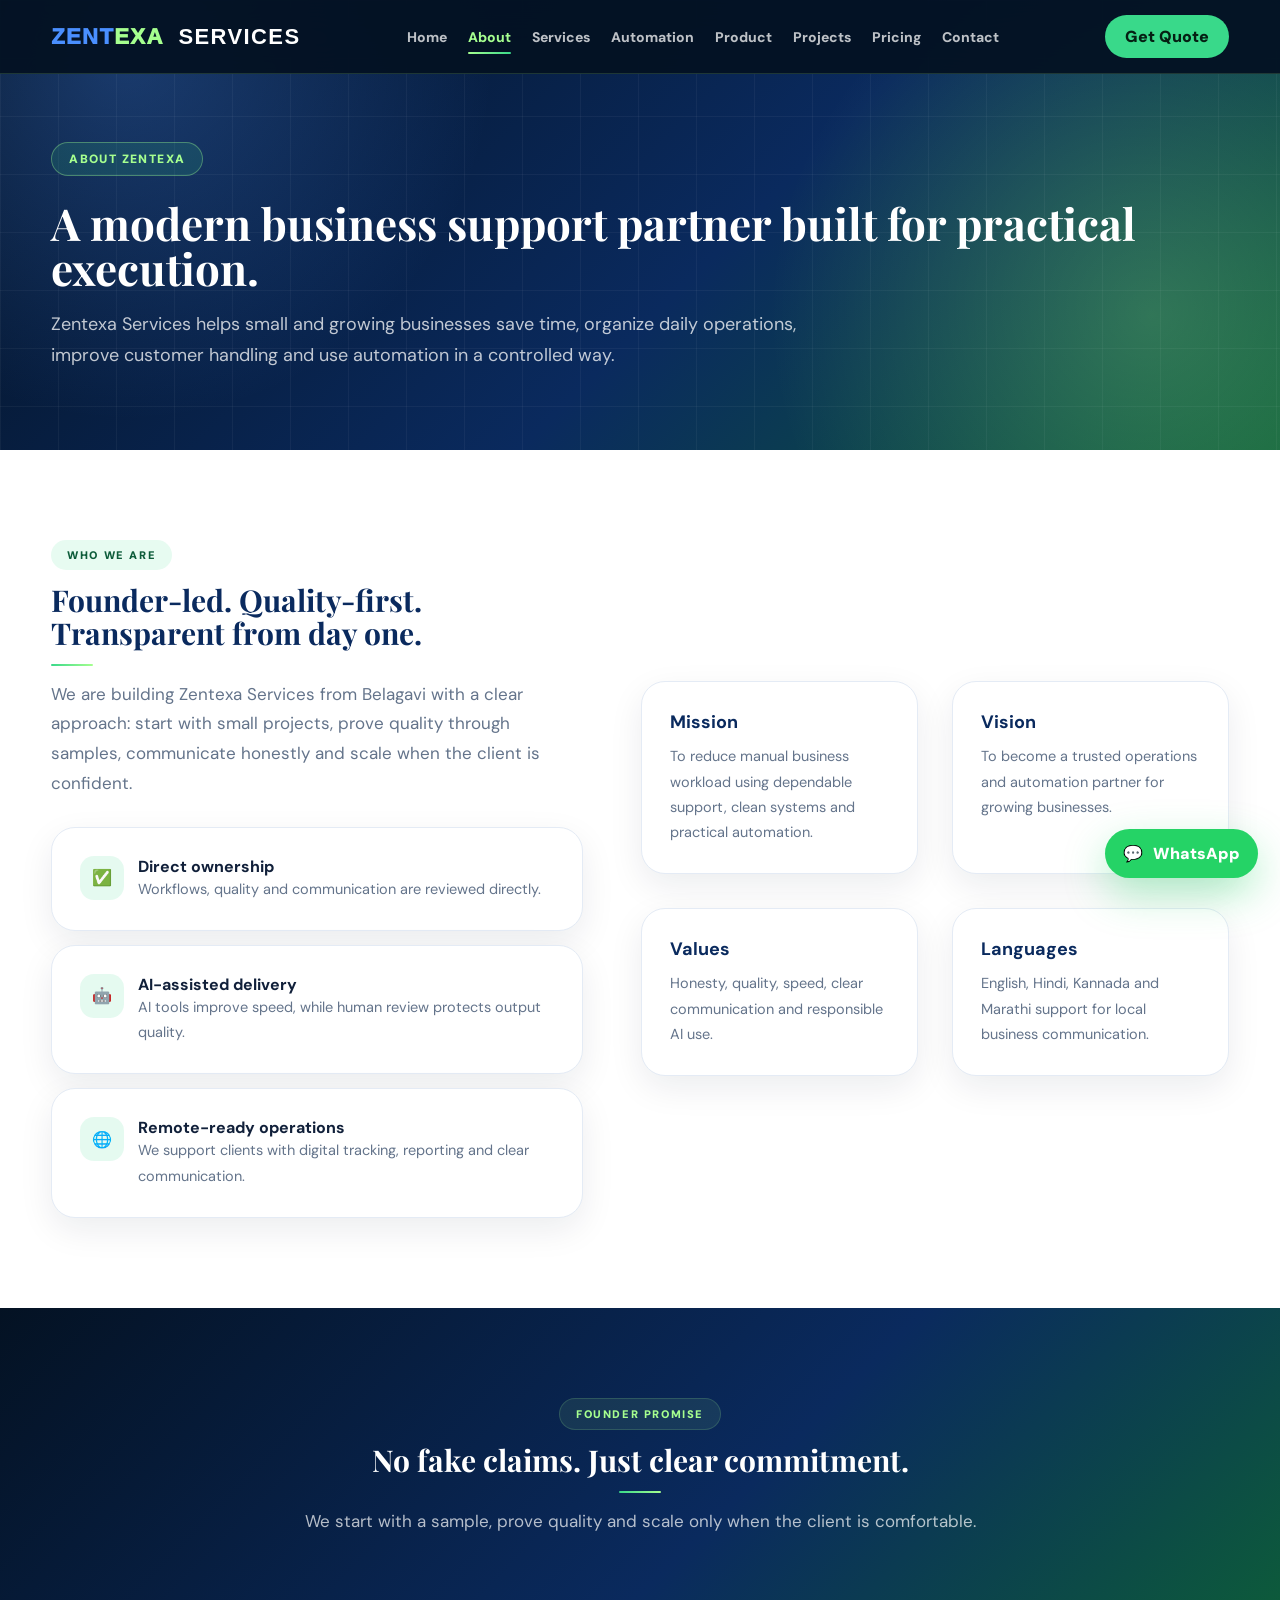
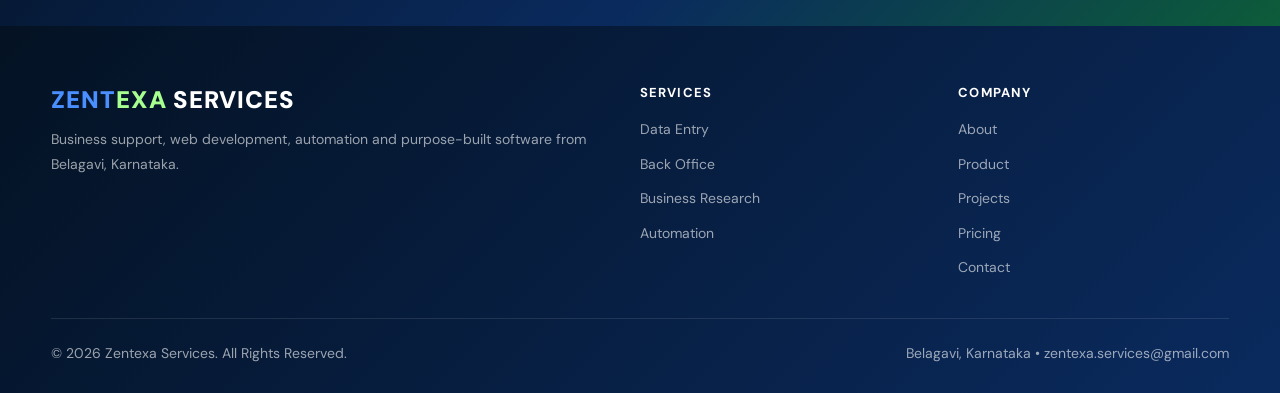
==== about.html @ e2fde036 "Remove inline handlers from about.html for strict CSP" ====
<!DOCTYPE html><html lang="en"><head><meta charset="UTF-8"><meta name="viewport" content="width=device-width,initial-scale=1.0"><title>About Zentexa Services | BPO & AI Automation Company</title><meta name="description" content="Learn about Zentexa Services, a Belagavi-based business support, web development and AI automation company focused on quality-first delivery."><meta property="og:title" content="About Zentexa Services"><meta property="og:description" content="Founder-led business support, web development and AI automation services."><link rel="preconnect" href="https://fonts.googleapis.com"><link rel="preconnect" href="https://fonts.gstatic.com" crossorigin><link href="https://fonts.googleapis.com/css2?family=Playfair+Display:wght@700;800&family=DM+Sans:wght@400;500;600;700;800;900&display=swap" rel="stylesheet"><link rel="stylesheet" href="assets/styles.css"></head><body><nav class="nav" id="siteNav"><div class="container nav-inner"><a class="brand" href="index.html"><span class="brand-text"><span class="zen">ZENT</span><span class="texa">EXA</span> <span class="svc">SERVICES</span></span></a><ul class="nav-links" id="navLinks"><li><a href="index.html">Home</a></li><li><a class="active" href="about.html">About</a></li><li><a href="our-services.html">Services</a></li><li><a href="automation.html">Automation</a></li><li><a href="product.html">Product</a></li><li><a href="portfolio.html">Projects</a></li><li><a href="pricing.html">Pricing</a></li><li><a href="get-in-touch.html">Contact</a></li></ul><a class="nav-cta" href="get-in-touch.html">Get Quote</a><button class="menu-btn" type="button" aria-controls="navLinks" aria-expanded="false" aria-label="Open menu"><span></span><span></span><span></span></button></div></nav><header class="page-hero"><div class="container page-inner"><div class="badge">About Zentexa</div><h1>A modern business support partner built for practical execution.</h1><p>Zentexa Services helps small and growing businesses save time, organize daily operations, improve customer handling and use automation in a controlled way.</p></div></header><section class="section"><div class="container split"><div><span class="eyebrow">Who We Are</span><h2 class="title">Founder-led. Quality-first. Transparent from day one.</h2><p class="lead">We are building Zentexa Services from Belagavi with a clear approach: start with small projects, prove quality through samples, communicate honestly and scale when the client is confident.</p><div class="points"><div class="point reveal"><div class="point-icon">✅</div><div><h4>Direct ownership</h4><p>Workflows, quality and communication are reviewed directly.</p></div></div><div class="point reveal"><div class="point-icon">🤖</div><div><h4>AI-assisted delivery</h4><p>AI tools improve speed, while human review protects output quality.</p></div></div><div class="point reveal"><div class="point-icon">🌐</div><div><h4>Remote-ready operations</h4><p>We support clients with digital tracking, reporting and clear communication.</p></div></div></div></div><div class="grid-2"><div class="card reveal"><h3>Mission</h3><p>To reduce manual business workload using dependable support, clean systems and practical automation.</p></div><div class="card reveal"><h3>Vision</h3><p>To become a trusted operations and automation partner for growing businesses.</p></div><div class="card reveal"><h3>Values</h3><p>Honesty, quality, speed, clear communication and responsible AI use.</p></div><div class="card reveal"><h3>Languages</h3><p>English, Hindi, Kannada and Marathi support for local business communication.</p></div></div></div></section><section class="section dark-section"><div class="container center"><span class="eyebrow">Founder Promise</span><h2 class="title">No fake claims. Just clear commitment.</h2><p class="lead">We start with a sample, prove quality and scale only when the client is comfortable.</p></div></section><footer class="footer"><div class="container"><div class="footer-grid"><div><div class="logo"><span class="zen">ZENT</span><span class="texa">EXA</span> SERVICES</div><p>Business support, web development, automation and purpose-built software from Belagavi, Karnataka.</p></div><div><h4>SERVICES</h4><ul><li><a href="our-services.html">Data Entry</a></li><li><a href="our-services.html">Back Office</a></li><li><a href="our-services.html">Business Research</a></li><li><a href="automation.html">Automation</a></li></ul></div><div><h4>COMPANY</h4><ul><li><a href="about.html">About</a></li><li><a href="product.html">Product</a></li><li><a href="portfolio.html">Projects</a></li><li><a href="pricing.html">Pricing</a></li><li><a href="get-in-touch.html">Contact</a></li></ul></div></div><div class="footer-bottom"><p>© 2026 Zentexa Services. All Rights Reserved.</p><p>Belagavi, Karnataka • zentexa.services@gmail.com</p></div></div></footer><a class="wa-float" href="https://wa.me/919972497914?text=Hi%20Zentexa%20Services%2C%20I%20want%20to%20discuss%20a%20project" target="_blank" rel="noopener">💬 <span class="wa-text">WhatsApp</span></a><script src="assets/script.js"></script></body></html>
---- assets/styles.css ----
:root{--blue:#0a2a5e;--dark:#041223;--green:#0d5c3a;--mint:#39d98a;--lime:#a6ff8f;--ink:#11203a;--muted:#64748b;--soft:#f5f9ff;--border:#e4ebf5}*{box-sizing:border-box;margin:0;padding:0;scroll-behavior:smooth}body{font-family:'DM Sans',Arial,sans-serif;color:var(--ink);background:#fff;overflow-x:hidden}a{text-decoration:none;color:inherit}.container{width:min(1180px,92%);margin:auto}.section{padding:90px 0}.soft{background:var(--soft)}.center{text-align:center}.eyebrow{display:inline-flex;padding:8px 16px;border-radius:999px;background:rgba(57,217,138,.12);color:var(--green);font-size:11px;font-weight:900;letter-spacing:1.6px;text-transform:uppercase;margin-bottom:14px}.title{font-family:'Playfair Display',serif;color:var(--blue);font-size:clamp(31px,4vw,52px);line-height:1.1;margin-bottom:14px}.lead{font-size:17px;line-height:1.75;color:var(--muted);max-width:760px}.center .lead{margin:auto}.gradient{background:linear-gradient(90deg,var(--mint),var(--lime));-webkit-background-clip:text;background-clip:text;color:transparent}.nav{position:fixed;top:0;left:0;right:0;z-index:1000;height:74px;background:rgba(4,18,35,.94);backdrop-filter:blur(18px);border-bottom:1px solid rgba(166,255,143,.16)}.nav.scrolled{box-shadow:0 12px 35px rgba(0,0,0,.25)}.nav-inner{height:100%;display:flex;align-items:center;justify-content:space-between}.brand{display:flex;align-items:center;gap:0}.brand-mark{display:none!important}.brand-text{font-weight:1000;letter-spacing:1.4px;font-size:22px;white-space:nowrap}.brand-text .zen{color:#4a8fff}.brand-text .texa{color:var(--lime)}.brand-text .svc{color:#fff;font-weight:900;text-transform:uppercase;margin-left:8px}.nav-links{list-style:none;display:flex;align-items:center;gap:21px}.nav-links a{color:rgba(255,255,255,.74);font-size:14px;font-weight:800}.nav-links a:hover,.nav-links a.active{color:var(--lime)}.nav-cta{background:var(--mint);color:#052013;padding:11px 20px;border-radius:999px;font-weight:900}.menu-btn{display:none;width:42px;height:42px;border:1px solid rgba(255,255,255,.18);border-radius:13px;background:transparent;align-items:center;justify-content:center;flex-direction:column;gap:5px}.menu-btn span{width:20px;height:2px;background:#fff}.hero,.page-hero{position:relative;overflow:hidden;background:radial-gradient(circle at 10% 12%,rgba(74,143,255,.3),transparent 30%),radial-gradient(circle at 90% 70%,rgba(166,255,143,.24),transparent 32%),linear-gradient(135deg,#041223,#0a2a5e 56%,#0d5c3a);color:#fff}.hero:before,.page-hero:before{content:"";position:absolute;inset:0;background-image:linear-gradient(rgba(255,255,255,.045) 1px,transparent 1px),linear-gradient(90deg,rgba(255,255,255,.045) 1px,transparent 1px);background-size:58px 58px}.hero-inner,.page-inner{position:relative;z-index:1}.hero{min-height:100vh;display:grid;align-items:center;padding:132px 0 78px}.hero-grid{display:grid;grid-template-columns:1.06fr .94fr;gap:54px;align-items:center}.hero h1,.page-hero h1{font-family:'Playfair Display',serif;line-height:1.03}.hero h1{font-size:clamp(45px,7vw,82px);margin-bottom:22px}.hero p,.page-hero p{color:rgba(255,255,255,.75);font-size:18px;line-height:1.75;max-width:780px}.hero p{margin-bottom:34px}.page-hero{padding:142px 0 78px}.page-hero h1{font-size:clamp(39px,6vw,68px);margin-bottom:18px}.badge{display:inline-flex;background:rgba(57,217,138,.14);border:1px solid rgba(166,255,143,.35);color:var(--lime);font-size:12px;font-weight:900;letter-spacing:1.4px;text-transform:uppercase;padding:8px 17px;border-radius:999px;margin-bottom:24px}.btn-row{display:flex;gap:14px;flex-wrap:wrap}.btn{display:inline-flex;align-items:center;justify-content:center;min-height:50px;padding:14px 25px;border-radius:999px;font-weight:900;transition:.2s}.btn:hover,.card:hover,.dark-card:hover{transform:translateY(-6px)}.btn-primary{background:var(--mint);color:#052013}.btn-outline{border:1.5px solid rgba(255,255,255,.35);color:#fff}.btn-dark{background:var(--blue);color:#fff}.hero-card{background:rgba(255,255,255,.11);border:1px solid rgba(255,255,255,.15);border-radius:32px;padding:26px;backdrop-filter:blur(16px);box-shadow:0 30px 80px rgba(0,0,0,.25)}.glass{background:rgba(255,255,255,.96);border-radius:24px;padding:24px;color:var(--ink);margin-bottom:14px}.hero-card .glass:nth-child(2){display:none!important}.glass h3{color:var(--blue);margin-bottom:10px}.glass p{color:#4b5870;font-size:15px;line-height:1.75;margin-bottom:0}.mini-grid{display:grid;grid-template-columns:repeat(2,1fr);gap:10px}.mini{background:var(--soft);border:1px solid var(--border);border-radius:15px;padding:13px;font-size:13px;font-weight:900;color:var(--blue)}.stats{display:grid;grid-template-columns:repeat(3,1fr);gap:14px;margin-top:34px}.stat{background:rgba(255,255,255,.09);border:1px solid rgba(255,255,255,.13);border-radius:18px;padding:18px}.stat b{display:block;color:var(--lime);font-size:24px}.stat span{color:rgba(255,255,255,.6);font-size:11px;font-weight:900;text-transform:uppercase}.grid-2{display:grid;grid-template-columns:repeat(2,1fr);gap:34px}.grid-3{display:grid;grid-template-columns:repeat(3,1fr);gap:24px}.grid-4{display:grid;grid-template-columns:repeat(4,1fr);gap:18px}.card,.point,.price-card{background:#fff;border:1px solid var(--border);border-radius:24px;padding:28px;box-shadow:0 12px 34px rgba(6,26,51,.08);transition:.25s}.dark-section{background:linear-gradient(135deg,#041223,#0a2a5e 58%,#0d5c3a);color:#fff}.dark-section .title{color:#fff}.dark-section .lead{color:rgba(255,255,255,.7)}.dark-section .eyebrow{color:var(--lime)}.dark-card{background:rgba(255,255,255,.07);border:1px solid rgba(255,255,255,.12);border-radius:24px;padding:28px;transition:.25s}.icon{width:58px;height:58px;border-radius:18px;background:rgba(57,217,138,.14);display:grid;place-items:center;font-size:28px;margin-bottom:18px}.card h3,.dark-card h3,.price-card h3{font-size:19px;color:var(--blue);margin-bottom:10px}.dark-card h3{color:#fff}.card p,.dark-card p,.price-card p,.point p{font-size:14.5px;line-height:1.74;color:var(--muted)}.dark-card p{color:rgba(255,255,255,.66)}.pill-row{display:flex;gap:8px;flex-wrap:wrap;margin-top:16px}.pill{background:var(--soft);color:var(--blue);font-size:11px;font-weight:900;padding:6px 11px;border-radius:999px}.split{display:grid;grid-template-columns:.95fr 1.05fr;gap:58px;align-items:center}.points{display:grid;gap:14px;margin-top:28px}.point{display:flex;gap:14px}.point-icon{width:44px;height:44px;border-radius:14px;background:rgba(57,217,138,.13);display:grid;place-items:center;flex:none}.num{width:40px;height:40px;border-radius:14px;background:var(--blue);color:#fff;display:grid;place-items:center;font-weight:900;margin-bottom:16px}.portfolio-head{height:150px;border-radius:20px;background:linear-gradient(135deg,var(--blue),var(--green));display:grid;place-items:center;color:#fff;font-size:52px;margin-bottom:18px}.price{font-family:'Playfair Display',serif;font-size:32px;color:var(--green);margin:12px 0 18px}.check{list-style:none;display:grid;gap:11px;margin:18px 0 24px}.check li{color:var(--muted);font-size:14.5px}.check li:before{content:'✓';color:var(--mint);font-weight:900;margin-right:9px}.contact-card{background:var(--soft);border:1px solid var(--border);border-radius:28px;padding:32px;box-shadow:0 12px 34px rgba(6,26,51,.08)}.form-row{display:grid;grid-template-columns:1fr 1fr;gap:14px}.form-group{margin-bottom:16px}.form-group label{display:block;color:var(--blue);font-size:13px;font-weight:900;margin-bottom:7px}.form-group input,.form-group select,.form-group textarea{width:100%;border:1.5px solid var(--border);border-radius:14px;background:#fff;padding:14px 15px;color:var(--ink);font:inherit;font-size:14px;outline:none}.form-group textarea{min-height:126px;resize:vertical}.form-submit{width:100%;border:none;border-radius:16px;background:linear-gradient(135deg,var(--blue),var(--green));color:#fff;padding:16px;font:inherit;font-weight:900;cursor:pointer}.form-msg{display:none;margin-top:13px;border-radius:13px;padding:13px 15px;font-size:14px;font-weight:900;text-align:center}.form-success{background:#dcfce7;border:1px solid var(--mint);color:#166534}.form-error{background:#fff1f2;border:1px solid #fb7185;color:#9f1239}.footer{background:linear-gradient(135deg,#041223,#0a2a5e);color:#fff;padding:58px 0 28px}.footer-grid{display:grid;grid-template-columns:2fr 1fr 1fr;gap:48px;margin-bottom:38px}.footer .logo{font-weight:900;letter-spacing:1px;font-size:24px;margin-bottom:12px}.footer .zen{color:#4a8fff}.footer .texa{color:var(--lime)}.footer p,.footer a{color:rgba(255,255,255,.6);font-size:14px;line-height:1.75}.footer h4{font-size:13px;letter-spacing:1.1px;margin-bottom:16px}.footer ul{list-style:none;display:grid;gap:10px}.footer-bottom{border-top:1px solid rgba(255,255,255,.1);padding-top:22px;display:flex;justify-content:space-between;gap:10px;flex-wrap:wrap}.wa-float{position:fixed;right:22px;bottom:22px;z-index:1001;background:#25d366;color:#fff;display:inline-flex;align-items:center;gap:10px;padding:14px 18px;border-radius:999px;font-weight:900;box-shadow:0 16px 42px rgba(37,211,102,.35)}.reveal{transition:opacity .65s ease,transform .65s ease}.reveal.hide{opacity:0;transform:translateY(30px)}@media(max-width:1020px){.hero-grid,.split,.grid-2{grid-template-columns:1fr}.grid-3{grid-template-columns:repeat(2,1fr)}.grid-4{grid-template-columns:repeat(2,1fr)}.footer-grid{grid-template-columns:1fr 1fr}}@media(max-width:760px){.nav{height:68px}.nav-links{display:none;position:fixed;top:68px;left:0;right:0;background:#041223;flex-direction:column;align-items:flex-start;padding:22px 5%;gap:18px}.nav-links.open{display:flex}.nav-cta{display:none}.menu-btn{display:flex}.hero{padding:112px 0 66px}.hero h1{font-size:43px}.page-hero{padding:118px 0 62px}.section{padding:72px 0}.grid-3,.grid-4{grid-template-columns:1fr}.form-row,.mini-grid{grid-template-columns:1fr}.btn-row .btn{width:100%}.footer-grid{grid-template-columns:1fr}.wa-text{display:none}.wa-float{right:14px;bottom:14px;padding:13px 15px}.brand-text{font-size:17px}.brand-text .svc{margin-left:5px}.stats{grid-template-columns:1fr}}.hero h1{font-size:clamp(42px,5vw,50px)}.page-hero h1{font-size:clamp(38px,4.2vw,44px)}.title{font-size:clamp(27px,2.8vw,30px)}.hero-card h3,.card h3,.dark-card h3,.price-card h3{font-size:18px}.contact-card>h3{font-size:24px!important}@media(max-width:760px){.hero h1{font-size:38px}.page-hero h1{font-size:36px}.title{font-size:27px}.hero-card h3,.card h3,.dark-card h3,.price-card h3{font-size:17px}.contact-card>h3{font-size:22px!important}}.brand-text{font-family:Arial,sans-serif}.nav-links a[href="portfolio.html"]{font-size:0}.nav-links a[href="portfolio.html"]::after{content:"Projects";font-size:14px}.nav-links a[href="automation.html"],.nav-links a[href="ai-automation.html"]{font-size:0}.nav-links a[href="automation.html"]::after,.nav-links a[href="ai-automation.html"]::after{content:"Automation";font-size:14px}
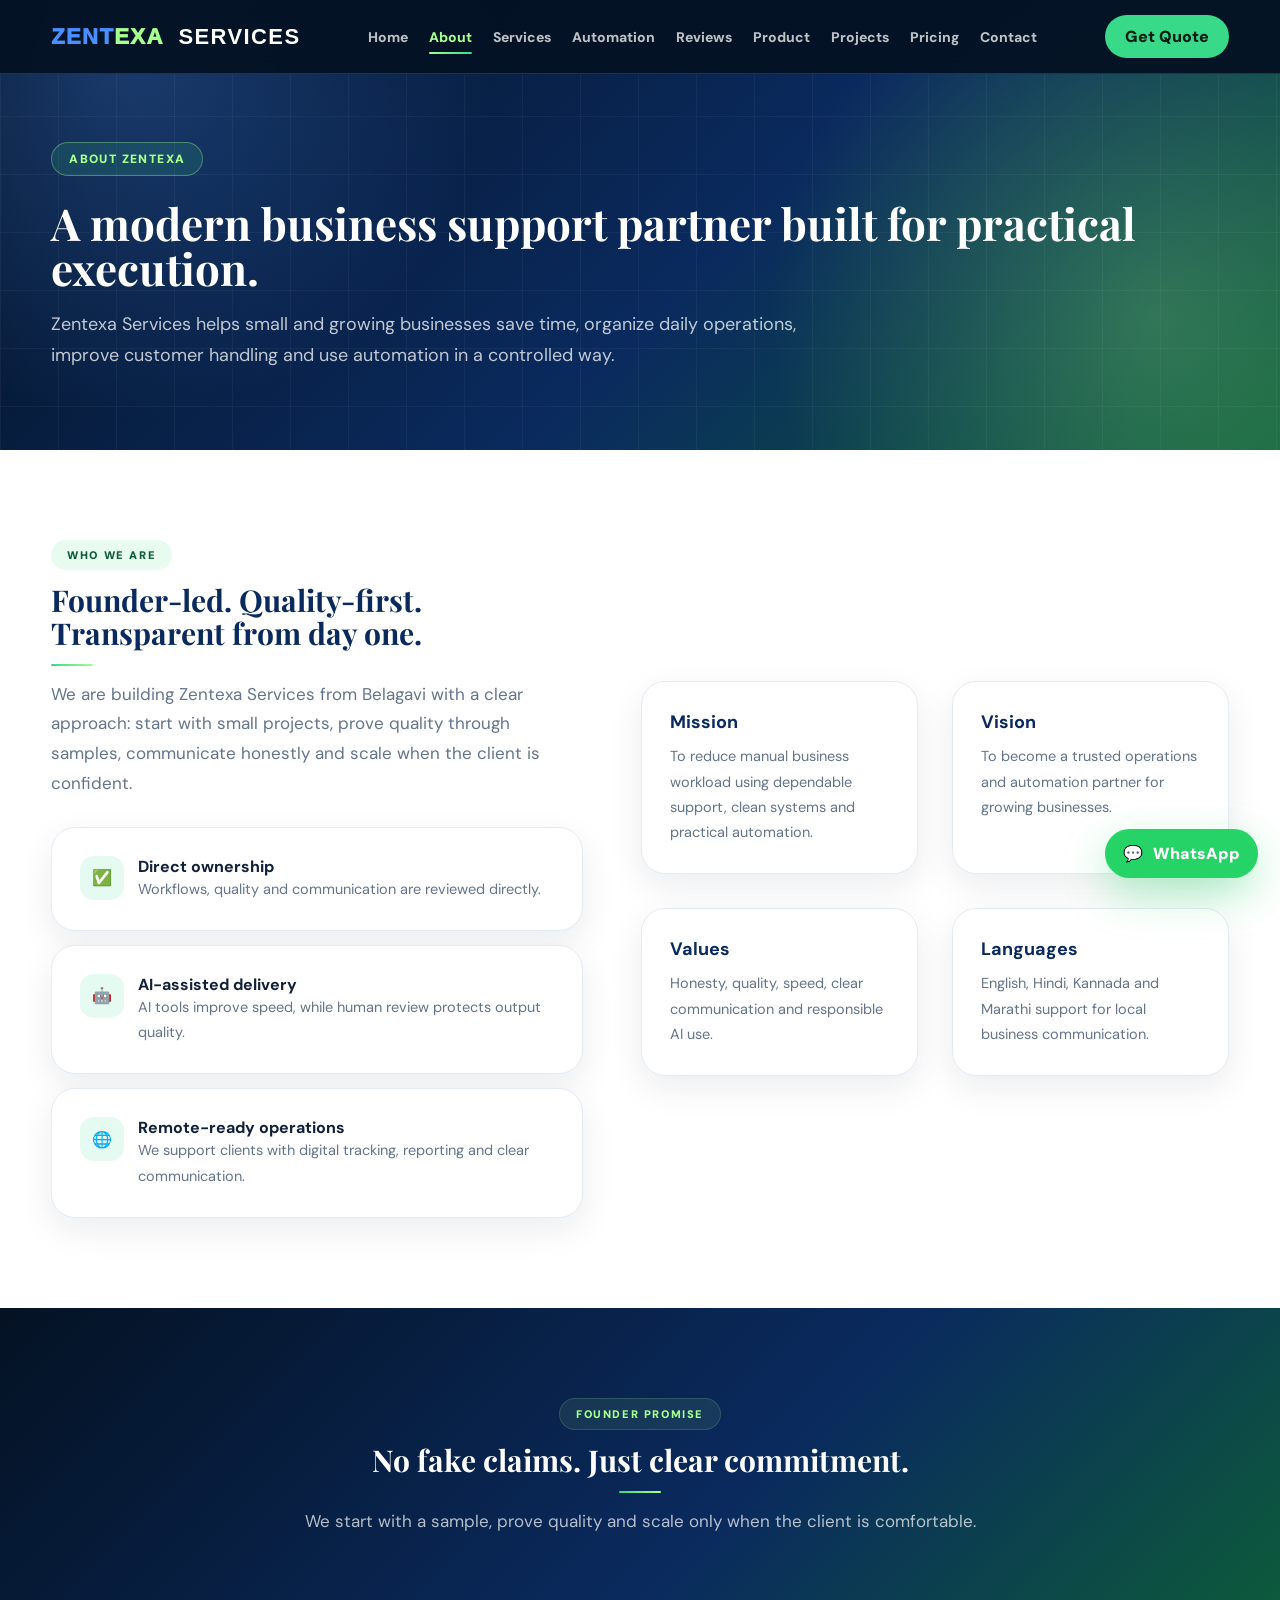
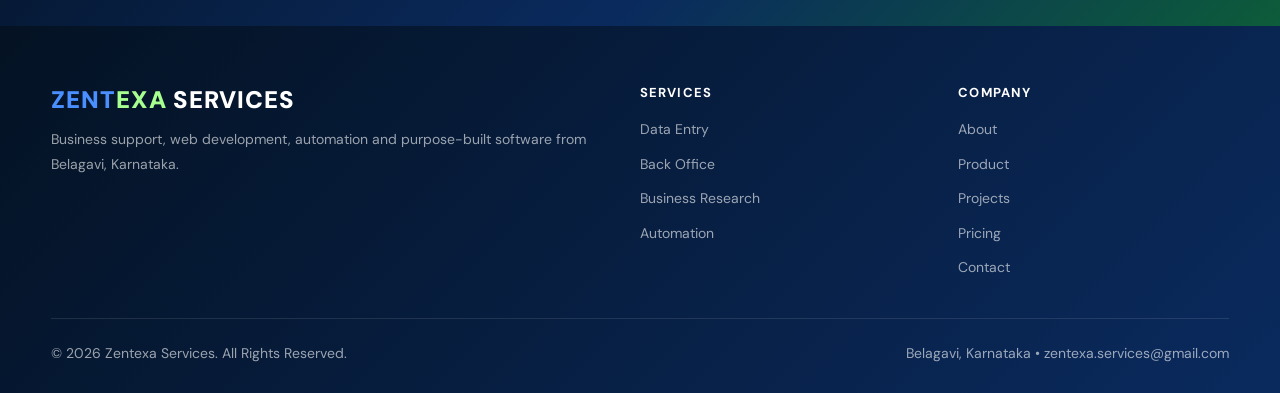
==== commit 78279b66: "Add Reviews navbar item to about.html" ====
--- a/about.html
+++ b/about.html
@@ -1 +1 @@
-<!DOCTYPE html><html lang="en"><head><meta charset="UTF-8"><meta name="viewport" content="width=device-width,initial-scale=1.0"><title>About Zentexa Services | BPO & AI Automation Company</title><meta name="description" content="Learn about Zentexa Services, a Belagavi-based business support, web development and AI automation company focused on quality-first delivery."><meta property="og:title" content="About Zentexa Services"><meta property="og:description" content="Founder-led business support, web development and AI automation services."><link rel="preconnect" href="https://fonts.googleapis.com"><link rel="preconnect" href="https://fonts.gstatic.com" crossorigin><link href="https://fonts.googleapis.com/css2?family=Playfair+Display:wght@700;800&family=DM+Sans:wght@400;500;600;700;800;900&display=swap" rel="stylesheet"><link rel="stylesheet" href="assets/styles.css"></head><body><nav class="nav" id="siteNav"><div class="container nav-inner"><a class="brand" href="index.html"><span class="brand-text"><span class="zen">ZENT</span><span class="texa">EXA</span> <span class="svc">SERVICES</span></span></a><ul class="nav-links" id="navLinks"><li><a href="index.html">Home</a></li><li><a class="active" href="about.html">About</a></li><li><a href="our-services.html">Services</a></li><li><a href="automation.html">Automation</a></li><li><a href="product.html">Product</a></li><li><a href="portfolio.html">Projects</a></li><li><a href="pricing.html">Pricing</a></li><li><a href="get-in-touch.html">Contact</a></li></ul><a class="nav-cta" href="get-in-touch.html">Get Quote</a><button class="menu-btn" type="button" aria-controls="navLinks" aria-expanded="false" aria-label="Open menu"><span></span><span></span><span></span></button></div></nav><header class="page-hero"><div class="container page-inner"><div class="badge">About Zentexa</div><h1>A modern business support partner built for practical execution.</h1><p>Zentexa Services helps small and growing businesses save time, organize daily operations, improve customer handling and use automation in a controlled way.</p></div></header><section class="section"><div class="container split"><div><span class="eyebrow">Who We Are</span><h2 class="title">Founder-led. Quality-first. Transparent from day one.</h2><p class="lead">We are building Zentexa Services from Belagavi with a clear approach: start with small projects, prove quality through samples, communicate honestly and scale when the client is confident.</p><div class="points"><div class="point reveal"><div class="point-icon">✅</div><div><h4>Direct ownership</h4><p>Workflows, quality and communication are reviewed directly.</p></div></div><div class="point reveal"><div class="point-icon">🤖</div><div><h4>AI-assisted delivery</h4><p>AI tools improve speed, while human review protects output quality.</p></div></div><div class="point reveal"><div class="point-icon">🌐</div><div><h4>Remote-ready operations</h4><p>We support clients with digital tracking, reporting and clear communication.</p></div></div></div></div><div class="grid-2"><div class="card reveal"><h3>Mission</h3><p>To reduce manual business workload using dependable support, clean systems and practical automation.</p></div><div class="card reveal"><h3>Vision</h3><p>To become a trusted operations and automation partner for growing businesses.</p></div><div class="card reveal"><h3>Values</h3><p>Honesty, quality, speed, clear communication and responsible AI use.</p></div><div class="card reveal"><h3>Languages</h3><p>English, Hindi, Kannada and Marathi support for local business communication.</p></div></div></div></section><section class="section dark-section"><div class="container center"><span class="eyebrow">Founder Promise</span><h2 class="title">No fake claims. Just clear commitment.</h2><p class="lead">We start with a sample, prove quality and scale only when the client is comfortable.</p></div></section><footer class="footer"><div class="container"><div class="footer-grid"><div><div class="logo"><span class="zen">ZENT</span><span class="texa">EXA</span> SERVICES</div><p>Business support, web development, automation and purpose-built software from Belagavi, Karnataka.</p></div><div><h4>SERVICES</h4><ul><li><a href="our-services.html">Data Entry</a></li><li><a href="our-services.html">Back Office</a></li><li><a href="our-services.html">Business Research</a></li><li><a href="automation.html">Automation</a></li></ul></div><div><h4>COMPANY</h4><ul><li><a href="about.html">About</a></li><li><a href="product.html">Product</a></li><li><a href="portfolio.html">Projects</a></li><li><a href="pricing.html">Pricing</a></li><li><a href="get-in-touch.html">Contact</a></li></ul></div></div><div class="footer-bottom"><p>© 2026 Zentexa Services. All Rights Reserved.</p><p>Belagavi, Karnataka • zentexa.services@gmail.com</p></div></div></footer><a class="wa-float" href="https://wa.me/919972497914?text=Hi%20Zentexa%20Services%2C%20I%20want%20to%20discuss%20a%20project" target="_blank" rel="noopener">💬 <span class="wa-text">WhatsApp</span></a><script src="assets/script.js"></script></body></html>+<!DOCTYPE html><html lang="en"><head><meta charset="UTF-8"><meta name="viewport" content="width=device-width,initial-scale=1.0"><title>About Zentexa Services | BPO & AI Automation Company</title><meta name="description" content="Learn about Zentexa Services, a Belagavi-based business support, web development and AI automation company focused on quality-first delivery."><meta property="og:title" content="About Zentexa Services"><meta property="og:description" content="Founder-led business support, web development and AI automation services."><link rel="preconnect" href="https://fonts.googleapis.com"><link rel="preconnect" href="https://fonts.gstatic.com" crossorigin><link href="https://fonts.googleapis.com/css2?family=Playfair+Display:wght@700;800&family=DM+Sans:wght@400;500;600;700;800;900&display=swap" rel="stylesheet"><link rel="stylesheet" href="assets/styles.css"></head><body><nav class="nav" id="siteNav"><div class="container nav-inner"><a class="brand" href="index.html"><span class="brand-text"><span class="zen">ZENT</span><span class="texa">EXA</span> <span class="svc">SERVICES</span></span></a><ul class="nav-links" id="navLinks"><li><a href="index.html">Home</a></li><li><a class="active" href="about.html">About</a></li><li><a href="our-services.html">Services</a></li><li><a href="automation.html">Automation</a></li><li><a href="index.html#client-feedback">Reviews</a></li><li><a href="product.html">Product</a></li><li><a href="portfolio.html">Projects</a></li><li><a href="pricing.html">Pricing</a></li><li><a href="get-in-touch.html">Contact</a></li></ul><a class="nav-cta" href="get-in-touch.html">Get Quote</a><button class="menu-btn" type="button" aria-controls="navLinks" aria-expanded="false" aria-label="Open menu"><span></span><span></span><span></span></button></div></nav><header class="page-hero"><div class="container page-inner"><div class="badge">About Zentexa</div><h1>A modern business support partner built for practical execution.</h1><p>Zentexa Services helps small and growing businesses save time, organize daily operations, improve customer handling and use automation in a controlled way.</p></div></header><section class="section"><div class="container split"><div><span class="eyebrow">Who We Are</span><h2 class="title">Founder-led. Quality-first. Transparent from day one.</h2><p class="lead">We are building Zentexa Services from Belagavi with a clear approach: start with small projects, prove quality through samples, communicate honestly and scale when the client is confident.</p><div class="points"><div class="point reveal"><div class="point-icon">✅</div><div><h4>Direct ownership</h4><p>Workflows, quality and communication are reviewed directly.</p></div></div><div class="point reveal"><div class="point-icon">🤖</div><div><h4>AI-assisted delivery</h4><p>AI tools improve speed, while human review protects output quality.</p></div></div><div class="point reveal"><div class="point-icon">🌐</div><div><h4>Remote-ready operations</h4><p>We support clients with digital tracking, reporting and clear communication.</p></div></div></div></div><div class="grid-2"><div class="card reveal"><h3>Mission</h3><p>To reduce manual business workload using dependable support, clean systems and practical automation.</p></div><div class="card reveal"><h3>Vision</h3><p>To become a trusted operations and automation partner for growing businesses.</p></div><div class="card reveal"><h3>Values</h3><p>Honesty, quality, speed, clear communication and responsible AI use.</p></div><div class="card reveal"><h3>Languages</h3><p>English, Hindi, Kannada and Marathi support for local business communication.</p></div></div></div></section><section class="section dark-section"><div class="container center"><span class="eyebrow">Founder Promise</span><h2 class="title">No fake claims. Just clear commitment.</h2><p class="lead">We start with a sample, prove quality and scale only when the client is comfortable.</p></div></section><footer class="footer"><div class="container"><div class="footer-grid"><div><div class="logo"><span class="zen">ZENT</span><span class="texa">EXA</span> SERVICES</div><p>Business support, web development, automation and purpose-built software from Belagavi, Karnataka.</p></div><div><h4>SERVICES</h4><ul><li><a href="our-services.html">Data Entry</a></li><li><a href="our-services.html">Back Office</a></li><li><a href="our-services.html">Business Research</a></li><li><a href="automation.html">Automation</a></li></ul></div><div><h4>COMPANY</h4><ul><li><a href="about.html">About</a></li><li><a href="product.html">Product</a></li><li><a href="portfolio.html">Projects</a></li><li><a href="pricing.html">Pricing</a></li><li><a href="get-in-touch.html">Contact</a></li></ul></div></div><div class="footer-bottom"><p>© 2026 Zentexa Services. All Rights Reserved.</p><p>Belagavi, Karnataka • zentexa.services@gmail.com</p></div></div></footer><a class="wa-float" href="https://wa.me/919972497914?text=Hi%20Zentexa%20Services%2C%20I%20want%20to%20discuss%20a%20project" target="_blank" rel="noopener">💬 <span class="wa-text">WhatsApp</span></a><script src="assets/script.js"></script></body></html>
--- a/assets/styles.css
+++ b/assets/styles.css
@@ -1 +1,23 @@
-:root{--blue:#0a2a5e;--dark:#041223;--green:#0d5c3a;--mint:#39d98a;--lime:#a6ff8f;--ink:#11203a;--muted:#64748b;--soft:#f5f9ff;--border:#e4ebf5}*{box-sizing:border-box;margin:0;padding:0;scroll-behavior:smooth}body{font-family:'DM Sans',Arial,sans-serif;color:var(--ink);background:#fff;overflow-x:hidden}a{text-decoration:none;color:inherit}.container{width:min(1180px,92%);margin:auto}.section{padding:90px 0}.soft{background:var(--soft)}.center{text-align:center}.eyebrow{display:inline-flex;padding:8px 16px;border-radius:999px;background:rgba(57,217,138,.12);color:var(--green);font-size:11px;font-weight:900;letter-spacing:1.6px;text-transform:uppercase;margin-bottom:14px}.title{font-family:'Playfair Display',serif;color:var(--blue);font-size:clamp(31px,4vw,52px);line-height:1.1;margin-bottom:14px}.lead{font-size:17px;line-height:1.75;color:var(--muted);max-width:760px}.center .lead{margin:auto}.gradient{background:linear-gradient(90deg,var(--mint),var(--lime));-webkit-background-clip:text;background-clip:text;color:transparent}.nav{position:fixed;top:0;left:0;right:0;z-index:1000;height:74px;background:rgba(4,18,35,.94);backdrop-filter:blur(18px);border-bottom:1px solid rgba(166,255,143,.16)}.nav.scrolled{box-shadow:0 12px 35px rgba(0,0,0,.25)}.nav-inner{height:100%;display:flex;align-items:center;justify-content:space-between}.brand{display:flex;align-items:center;gap:0}.brand-mark{display:none!important}.brand-text{font-weight:1000;letter-spacing:1.4px;font-size:22px;white-space:nowrap}.brand-text .zen{color:#4a8fff}.brand-text .texa{color:var(--lime)}.brand-text .svc{color:#fff;font-weight:900;text-transform:uppercase;margin-left:8px}.nav-links{list-style:none;display:flex;align-items:center;gap:21px}.nav-links a{color:rgba(255,255,255,.74);font-size:14px;font-weight:800}.nav-links a:hover,.nav-links a.active{color:var(--lime)}.nav-cta{background:var(--mint);color:#052013;padding:11px 20px;border-radius:999px;font-weight:900}.menu-btn{display:none;width:42px;height:42px;border:1px solid rgba(255,255,255,.18);border-radius:13px;background:transparent;align-items:center;justify-content:center;flex-direction:column;gap:5px}.menu-btn span{width:20px;height:2px;background:#fff}.hero,.page-hero{position:relative;overflow:hidden;background:radial-gradient(circle at 10% 12%,rgba(74,143,255,.3),transparent 30%),radial-gradient(circle at 90% 70%,rgba(166,255,143,.24),transparent 32%),linear-gradient(135deg,#041223,#0a2a5e 56%,#0d5c3a);color:#fff}.hero:before,.page-hero:before{content:"";position:absolute;inset:0;background-image:linear-gradient(rgba(255,255,255,.045) 1px,transparent 1px),linear-gradient(90deg,rgba(255,255,255,.045) 1px,transparent 1px);background-size:58px 58px}.hero-inner,.page-inner{position:relative;z-index:1}.hero{min-height:100vh;display:grid;align-items:center;padding:132px 0 78px}.hero-grid{display:grid;grid-template-columns:1.06fr .94fr;gap:54px;align-items:center}.hero h1,.page-hero h1{font-family:'Playfair Display',serif;line-height:1.03}.hero h1{font-size:clamp(45px,7vw,82px);margin-bottom:22px}.hero p,.page-hero p{color:rgba(255,255,255,.75);font-size:18px;line-height:1.75;max-width:780px}.hero p{margin-bottom:34px}.page-hero{padding:142px 0 78px}.page-hero h1{font-size:clamp(39px,6vw,68px);margin-bottom:18px}.badge{display:inline-flex;background:rgba(57,217,138,.14);border:1px solid rgba(166,255,143,.35);color:var(--lime);font-size:12px;font-weight:900;letter-spacing:1.4px;text-transform:uppercase;padding:8px 17px;border-radius:999px;margin-bottom:24px}.btn-row{display:flex;gap:14px;flex-wrap:wrap}.btn{display:inline-flex;align-items:center;justify-content:center;min-height:50px;padding:14px 25px;border-radius:999px;font-weight:900;transition:.2s}.btn:hover,.card:hover,.dark-card:hover{transform:translateY(-6px)}.btn-primary{background:var(--mint);color:#052013}.btn-outline{border:1.5px solid rgba(255,255,255,.35);color:#fff}.btn-dark{background:var(--blue);color:#fff}.hero-card{background:rgba(255,255,255,.11);border:1px solid rgba(255,255,255,.15);border-radius:32px;padding:26px;backdrop-filter:blur(16px);box-shadow:0 30px 80px rgba(0,0,0,.25)}.glass{background:rgba(255,255,255,.96);border-radius:24px;padding:24px;color:var(--ink);margin-bottom:14px}.hero-card .glass:nth-child(2){display:none!important}.glass h3{color:var(--blue);margin-bottom:10px}.glass p{color:#4b5870;font-size:15px;line-height:1.75;margin-bottom:0}.mini-grid{display:grid;grid-template-columns:repeat(2,1fr);gap:10px}.mini{background:var(--soft);border:1px solid var(--border);border-radius:15px;padding:13px;font-size:13px;font-weight:900;color:var(--blue)}.stats{display:grid;grid-template-columns:repeat(3,1fr);gap:14px;margin-top:34px}.stat{background:rgba(255,255,255,.09);border:1px solid rgba(255,255,255,.13);border-radius:18px;padding:18px}.stat b{display:block;color:var(--lime);font-size:24px}.stat span{color:rgba(255,255,255,.6);font-size:11px;font-weight:900;text-transform:uppercase}.grid-2{display:grid;grid-template-columns:repeat(2,1fr);gap:34px}.grid-3{display:grid;grid-template-columns:repeat(3,1fr);gap:24px}.grid-4{display:grid;grid-template-columns:repeat(4,1fr);gap:18px}.card,.point,.price-card{background:#fff;border:1px solid var(--border);border-radius:24px;padding:28px;box-shadow:0 12px 34px rgba(6,26,51,.08);transition:.25s}.dark-section{background:linear-gradient(135deg,#041223,#0a2a5e 58%,#0d5c3a);color:#fff}.dark-section .title{color:#fff}.dark-section .lead{color:rgba(255,255,255,.7)}.dark-section .eyebrow{color:var(--lime)}.dark-card{background:rgba(255,255,255,.07);border:1px solid rgba(255,255,255,.12);border-radius:24px;padding:28px;transition:.25s}.icon{width:58px;height:58px;border-radius:18px;background:rgba(57,217,138,.14);display:grid;place-items:center;font-size:28px;margin-bottom:18px}.card h3,.dark-card h3,.price-card h3{font-size:19px;color:var(--blue);margin-bottom:10px}.dark-card h3{color:#fff}.card p,.dark-card p,.price-card p,.point p{font-size:14.5px;line-height:1.74;color:var(--muted)}.dark-card p{color:rgba(255,255,255,.66)}.pill-row{display:flex;gap:8px;flex-wrap:wrap;margin-top:16px}.pill{background:var(--soft);color:var(--blue);font-size:11px;font-weight:900;padding:6px 11px;border-radius:999px}.split{display:grid;grid-template-columns:.95fr 1.05fr;gap:58px;align-items:center}.points{display:grid;gap:14px;margin-top:28px}.point{display:flex;gap:14px}.point-icon{width:44px;height:44px;border-radius:14px;background:rgba(57,217,138,.13);display:grid;place-items:center;flex:none}.num{width:40px;height:40px;border-radius:14px;background:var(--blue);color:#fff;display:grid;place-items:center;font-weight:900;margin-bottom:16px}.portfolio-head{height:150px;border-radius:20px;background:linear-gradient(135deg,var(--blue),var(--green));display:grid;place-items:center;color:#fff;font-size:52px;margin-bottom:18px}.price{font-family:'Playfair Display',serif;font-size:32px;color:var(--green);margin:12px 0 18px}.check{list-style:none;display:grid;gap:11px;margin:18px 0 24px}.check li{color:var(--muted);font-size:14.5px}.check li:before{content:'✓';color:var(--mint);font-weight:900;margin-right:9px}.contact-card{background:var(--soft);border:1px solid var(--border);border-radius:28px;padding:32px;box-shadow:0 12px 34px rgba(6,26,51,.08)}.form-row{display:grid;grid-template-columns:1fr 1fr;gap:14px}.form-group{margin-bottom:16px}.form-group label{display:block;color:var(--blue);font-size:13px;font-weight:900;margin-bottom:7px}.form-group input,.form-group select,.form-group textarea{width:100%;border:1.5px solid var(--border);border-radius:14px;background:#fff;padding:14px 15px;color:var(--ink);font:inherit;font-size:14px;outline:none}.form-group textarea{min-height:126px;resize:vertical}.form-submit{width:100%;border:none;border-radius:16px;background:linear-gradient(135deg,var(--blue),var(--green));color:#fff;padding:16px;font:inherit;font-weight:900;cursor:pointer}.form-msg{display:none;margin-top:13px;border-radius:13px;padding:13px 15px;font-size:14px;font-weight:900;text-align:center}.form-success{background:#dcfce7;border:1px solid var(--mint);color:#166534}.form-error{background:#fff1f2;border:1px solid #fb7185;color:#9f1239}.footer{background:linear-gradient(135deg,#041223,#0a2a5e);color:#fff;padding:58px 0 28px}.footer-grid{display:grid;grid-template-columns:2fr 1fr 1fr;gap:48px;margin-bottom:38px}.footer .logo{font-weight:900;letter-spacing:1px;font-size:24px;margin-bottom:12px}.footer .zen{color:#4a8fff}.footer .texa{color:var(--lime)}.footer p,.footer a{color:rgba(255,255,255,.6);font-size:14px;line-height:1.75}.footer h4{font-size:13px;letter-spacing:1.1px;margin-bottom:16px}.footer ul{list-style:none;display:grid;gap:10px}.footer-bottom{border-top:1px solid rgba(255,255,255,.1);padding-top:22px;display:flex;justify-content:space-between;gap:10px;flex-wrap:wrap}.wa-float{position:fixed;right:22px;bottom:22px;z-index:1001;background:#25d366;color:#fff;display:inline-flex;align-items:center;gap:10px;padding:14px 18px;border-radius:999px;font-weight:900;box-shadow:0 16px 42px rgba(37,211,102,.35)}.reveal{transition:opacity .65s ease,transform .65s ease}.reveal.hide{opacity:0;transform:translateY(30px)}@media(max-width:1020px){.hero-grid,.split,.grid-2{grid-template-columns:1fr}.grid-3{grid-template-columns:repeat(2,1fr)}.grid-4{grid-template-columns:repeat(2,1fr)}.footer-grid{grid-template-columns:1fr 1fr}}@media(max-width:760px){.nav{height:68px}.nav-links{display:none;position:fixed;top:68px;left:0;right:0;background:#041223;flex-direction:column;align-items:flex-start;padding:22px 5%;gap:18px}.nav-links.open{display:flex}.nav-cta{display:none}.menu-btn{display:flex}.hero{padding:112px 0 66px}.hero h1{font-size:43px}.page-hero{padding:118px 0 62px}.section{padding:72px 0}.grid-3,.grid-4{grid-template-columns:1fr}.form-row,.mini-grid{grid-template-columns:1fr}.btn-row .btn{width:100%}.footer-grid{grid-template-columns:1fr}.wa-text{display:none}.wa-float{right:14px;bottom:14px;padding:13px 15px}.brand-text{font-size:17px}.brand-text .svc{margin-left:5px}.stats{grid-template-columns:1fr}}.hero h1{font-size:clamp(42px,5vw,50px)}.page-hero h1{font-size:clamp(38px,4.2vw,44px)}.title{font-size:clamp(27px,2.8vw,30px)}.hero-card h3,.card h3,.dark-card h3,.price-card h3{font-size:18px}.contact-card>h3{font-size:24px!important}@media(max-width:760px){.hero h1{font-size:38px}.page-hero h1{font-size:36px}.title{font-size:27px}.hero-card h3,.card h3,.dark-card h3,.price-card h3{font-size:17px}.contact-card>h3{font-size:22px!important}}.brand-text{font-family:Arial,sans-serif}.nav-links a[href="portfolio.html"]{font-size:0}.nav-links a[href="portfolio.html"]::after{content:"Projects";font-size:14px}.nav-links a[href="automation.html"],.nav-links a[href="ai-automation.html"]{font-size:0}.nav-links a[href="automation.html"]::after,.nav-links a[href="ai-automation.html"]::after{content:"Automation";font-size:14px}+:root{--blue:#0a2a5e;--dark:#041223;--green:#0d5c3a;--mint:#39d98a;--lime:#a6ff8f;--ink:#11203a;--muted:#64748b;--soft:#f5f9ff;--border:#e4ebf5}*{box-sizing:border-box;margin:0;padding:0;scroll-behavior:smooth}body{font-family:'DM Sans',Arial,sans-serif;color:var(--ink);background:#fff;overflow-x:hidden}a{text-decoration:none;color:inherit}.container{width:min(1180px,92%);margin:auto}.section{padding:90px 0}.soft{background:var(--soft)}.center{text-align:center}.eyebrow{display:inline-flex;padding:8px 16px;border-radius:999px;background:rgba(57,217,138,.12);color:var(--green);font-size:11px;font-weight:900;letter-spacing:1.6px;text-transform:uppercase;margin-bottom:14px}.title{font-family:'Playfair Display',serif;color:var(--blue);font-size:clamp(31px,4vw,52px);line-height:1.1;margin-bottom:14px}.lead{font-size:17px;line-height:1.75;color:var(--muted);max-width:760px}.center .lead{margin:auto}.gradient{background:linear-gradient(90deg,var(--mint),var(--lime));-webkit-background-clip:text;background-clip:text;color:transparent}.nav{position:fixed;top:0;left:0;right:0;z-index:1000;height:74px;background:rgba(4,18,35,.94);backdrop-filter:blur(18px);border-bottom:1px solid rgba(166,255,143,.16)}.nav.scrolled{box-shadow:0 12px 35px rgba(0,0,0,.25)}.nav-inner{height:100%;display:flex;align-items:center;justify-content:space-between}.brand{display:flex;align-items:center;gap:0}.brand-mark{display:none!important}.brand-text{font-weight:1000;letter-spacing:1.4px;font-size:22px;white-space:nowrap}.brand-text .zen{color:#4a8fff}.brand-text .texa{color:var(--lime)}.brand-text .svc{color:#fff;font-weight:900;text-transform:uppercase;margin-left:8px}.nav-links{list-style:none;display:flex;align-items:center;gap:21px}.nav-links a{color:rgba(255,255,255,.74);font-size:14px;font-weight:800}.nav-links a:hover,.nav-links a.active{color:var(--lime)}.nav-cta{background:var(--mint);color:#052013;padding:11px 20px;border-radius:999px;font-weight:900}.menu-btn{display:none;width:42px;height:42px;border:1px solid rgba(255,255,255,.18);border-radius:13px;background:transparent;align-items:center;justify-content:center;flex-direction:column;gap:5px}.menu-btn span{width:20px;height:2px;background:#fff}.hero,.page-hero{position:relative;overflow:hidden;background:radial-gradient(circle at 10% 12%,rgba(74,143,255,.3),transparent 30%),radial-gradient(circle at 90% 70%,rgba(166,255,143,.24),transparent 32%),linear-gradient(135deg,#041223,#0a2a5e 56%,#0d5c3a);color:#fff}.hero:before,.page-hero:before{content:"";position:absolute;inset:0;background-image:linear-gradient(rgba(255,255,255,.045) 1px,transparent 1px),linear-gradient(90deg,rgba(255,255,255,.045) 1px,transparent 1px);background-size:58px 58px}.hero-inner,.page-inner{position:relative;z-index:1}.hero{min-height:100vh;display:grid;align-items:center;padding:132px 0 78px}.hero-grid{display:grid;grid-template-columns:1.06fr .94fr;gap:54px;align-items:center}.hero h1,.page-hero h1{font-family:'Playfair Display',serif;line-height:1.03}.hero h1{font-size:clamp(45px,7vw,82px);margin-bottom:22px}.hero p,.page-hero p{color:rgba(255,255,255,.75);font-size:18px;line-height:1.75;max-width:780px}.hero p{margin-bottom:34px}.page-hero{padding:142px 0 78px}.page-hero h1{font-size:clamp(39px,6vw,68px);margin-bottom:18px}.badge{display:inline-flex;background:rgba(57,217,138,.14);border:1px solid rgba(166,255,143,.35);color:var(--lime);font-size:12px;font-weight:900;letter-spacing:1.4px;text-transform:uppercase;padding:8px 17px;border-radius:999px;margin-bottom:24px}.btn-row{display:flex;gap:14px;flex-wrap:wrap}.btn{display:inline-flex;align-items:center;justify-content:center;min-height:50px;padding:14px 25px;border-radius:999px;font-weight:900;transition:.2s}.btn:hover,.card:hover,.dark-card:hover{transform:translateY(-6px)}.btn-primary{background:var(--mint);color:#052013}.btn-outline{border:1.5px solid rgba(255,255,255,.35);color:#fff}.btn-dark{background:var(--blue);color:#fff}.hero-card{background:rgba(255,255,255,.11);border:1px solid rgba(255,255,255,.15);border-radius:32px;padding:26px;backdrop-filter:blur(16px);box-shadow:0 30px 80px rgba(0,0,0,.25)}.glass{background:rgba(255,255,255,.96);border-radius:24px;padding:24px;color:var(--ink);margin-bottom:14px}.hero-card .glass:nth-child(2){display:none!important}.glass h3{color:var(--blue);margin-bottom:10px}.glass p{color:#4b5870;font-size:15px;line-height:1.75;margin-bottom:0}.mini-grid{display:grid;grid-template-columns:repeat(2,1fr);gap:10px}.mini{background:var(--soft);border:1px solid var(--border);border-radius:15px;padding:13px;font-size:13px;font-weight:900;color:var(--blue)}.stats{display:grid;grid-template-columns:repeat(3,1fr);gap:14px;margin-top:34px}.stat{background:rgba(255,255,255,.09);border:1px solid rgba(255,255,255,.13);border-radius:18px;padding:18px}.stat b{display:block;color:var(--lime);font-size:24px}.stat span{color:rgba(255,255,255,.6);font-size:11px;font-weight:900;text-transform:uppercase}.grid-2{display:grid;grid-template-columns:repeat(2,1fr);gap:34px}.grid-3{display:grid;grid-template-columns:repeat(3,1fr);gap:24px}.grid-4{display:grid;grid-template-columns:repeat(4,1fr);gap:18px}.card,.point,.price-card{background:#fff;border:1px solid var(--border);border-radius:24px;padding:28px;box-shadow:0 12px 34px rgba(6,26,51,.08);transition:.25s}.dark-section{background:linear-gradient(135deg,#041223,#0a2a5e 58%,#0d5c3a);color:#fff}.dark-section .title{color:#fff}.dark-section .lead{color:rgba(255,255,255,.7)}.dark-section .eyebrow{color:var(--lime)}.dark-card{background:rgba(255,255,255,.07);border:1px solid rgba(255,255,255,.12);border-radius:24px;padding:28px;transition:.25s}.icon{width:58px;height:58px;border-radius:18px;background:rgba(57,217,138,.14);display:grid;place-items:center;font-size:28px;margin-bottom:18px}.card h3,.dark-card h3,.price-card h3{font-size:19px;color:var(--blue);margin-bottom:10px}.dark-card h3{color:#fff}.card p,.dark-card p,.price-card p,.point p{font-size:14.5px;line-height:1.74;color:var(--muted)}.dark-card p{color:rgba(255,255,255,.66)}.pill-row{display:flex;gap:8px;flex-wrap:wrap;margin-top:16px}.pill{background:var(--soft);color:var(--blue);font-size:11px;font-weight:900;padding:6px 11px;border-radius:999px}.split{display:grid;grid-template-columns:.95fr 1.05fr;gap:58px;align-items:center}.points{display:grid;gap:14px;margin-top:28px}.point{display:flex;gap:14px}.point-icon{width:44px;height:44px;border-radius:14px;background:rgba(57,217,138,.13);display:grid;place-items:center;flex:none}.num{width:40px;height:40px;border-radius:14px;background:var(--blue);color:#fff;display:grid;place-items:center;font-weight:900;margin-bottom:16px}.portfolio-head{height:150px;border-radius:20px;background:linear-gradient(135deg,var(--blue),var(--green));display:grid;place-items:center;color:#fff;font-size:52px;margin-bottom:18px}.price{font-family:'Playfair Display',serif;font-size:32px;color:var(--green);margin:12px 0 18px}.check{list-style:none;display:grid;gap:11px;margin:18px 0 24px}.check li{color:var(--muted);font-size:14.5px}.check li:before{content:'✓';color:var(--mint);font-weight:900;margin-right:9px}.contact-card{background:var(--soft);border:1px solid var(--border);border-radius:28px;padding:32px;box-shadow:0 12px 34px rgba(6,26,51,.08)}.form-row{display:grid;grid-template-columns:1fr 1fr;gap:14px}.form-group{margin-bottom:16px}.form-group label{display:block;color:var(--blue);font-size:13px;font-weight:900;margin-bottom:7px}.form-group input,.form-group select,.form-group textarea{width:100%;border:1.5px solid var(--border);border-radius:14px;background:#fff;padding:14px 15px;color:var(--ink);font:inherit;font-size:14px;outline:none}.form-group textarea{min-height:126px;resize:vertical}.form-submit{width:100%;border:none;border-radius:16px;background:linear-gradient(135deg,var(--blue),var(--green));color:#fff;padding:16px;font:inherit;font-weight:900;cursor:pointer}.form-msg{display:none;margin-top:13px;border-radius:13px;padding:13px 15px;font-size:14px;font-weight:900;text-align:center}.form-success{background:#dcfce7;border:1px solid var(--mint);color:#166534}.form-error{background:#fff1f2;border:1px solid #fb7185;color:#9f1239}.footer{background:linear-gradient(135deg,#041223,#0a2a5e);color:#fff;padding:58px 0 28px}.footer-grid{display:grid;grid-template-columns:2fr 1fr 1fr;gap:48px;margin-bottom:38px}.footer .logo{font-weight:900;letter-spacing:1px;font-size:24px;margin-bottom:12px}.footer .zen{color:#4a8fff}.footer .texa{color:var(--lime)}.footer p,.footer a{color:rgba(255,255,255,.6);font-size:14px;line-height:1.75}.footer h4{font-size:13px;letter-spacing:1.1px;margin-bottom:16px}.footer ul{list-style:none;display:grid;gap:10px}.footer-bottom{border-top:1px solid rgba(255,255,255,.1);padding-top:22px;display:flex;justify-content:space-between;gap:10px;flex-wrap:wrap}.wa-float{position:fixed;right:22px;bottom:22px;z-index:1001;background:#25d366;color:#fff;display:inline-flex;align-items:center;gap:10px;padding:14px 18px;border-radius:999px;font-weight:900;box-shadow:0 16px 42px rgba(37,211,102,.35)}.reveal{transition:opacity .65s ease,transform .65s ease}.reveal.hide{opacity:0;transform:translateY(30px)}@media(max-width:1020px){.hero-grid,.split,.grid-2{grid-template-columns:1fr}.grid-3{grid-template-columns:repeat(2,1fr)}.grid-4{grid-template-columns:repeat(2,1fr)}.footer-grid{grid-template-columns:1fr 1fr}}@media(max-width:760px){.nav{height:68px}.nav-links{display:none;position:fixed;top:68px;left:0;right:0;background:#041223;flex-direction:column;align-items:flex-start;padding:22px 5%;gap:18px}.nav-links.open{display:flex}.nav-cta{display:none}.menu-btn{display:flex}.hero{padding:112px 0 66px}.hero h1{font-size:43px}.page-hero{padding:118px 0 62px}.section{padding:72px 0}.grid-3,.grid-4{grid-template-columns:1fr}.form-row,.mini-grid{grid-template-columns:1fr}.btn-row .btn{width:100%}.footer-grid{grid-template-columns:1fr}.wa-text{display:none}.wa-float{right:14px;bottom:14px;padding:13px 15px}.brand-text{font-size:17px}.brand-text .svc{margin-left:5px}.stats{grid-template-columns:1fr}}.hero h1{font-size:clamp(42px,5vw,50px)}.page-hero h1{font-size:clamp(38px,4.2vw,44px)}.title{font-size:clamp(27px,2.8vw,30px)}.hero-card h3,.card h3,.dark-card h3,.price-card h3{font-size:18px}.contact-card>h3{font-size:24px!important}@media(max-width:760px){.hero h1{font-size:38px}.page-hero h1{font-size:36px}.title{font-size:27px}.hero-card h3,.card h3,.dark-card h3,.price-card h3{font-size:17px}.contact-card>h3{font-size:22px!important}}.brand-text{font-family:Arial,sans-serif}.nav-links a[href="portfolio.html"]{font-size:0}.nav-links a[href="portfolio.html"]::after{content:"Projects";font-size:14px}.nav-links a[href="automation.html"],.nav-links a[href="ai-automation.html"]{font-size:0}.nav-links a[href="automation.html"]::after,.nav-links a[href="ai-automation.html"]::after{content:"Automation";font-size:14px}
+
+/* Client review: shared main-site testimonial component */
+.client-review-section{position:relative;background:linear-gradient(132deg,#f1f7ff 0%,#f9fcff 48%,#f1fff8 100%);overflow:hidden}
+.client-review-grid{display:grid;grid-template-columns:minmax(0,.84fr) minmax(0,1.16fr);align-items:center;gap:54px}
+.client-review-intro .lead{max-width:410px}
+.client-review-project-link{display:inline-flex;align-items:center;gap:10px;margin-top:20px;color:var(--green);font-size:14px;font-weight:900;transition:gap .2s ease}
+.client-review-project-link:hover{gap:16px}
+.client-review-card{max-width:100%;padding:29px 32px;border:1px solid #e1eaf5;border-top:3px solid var(--mint);border-radius:24px;background:#fff;box-shadow:0 18px 55px rgba(10,42,94,.08)}
+.client-review-card--full{width:min(100%,840px);margin:32px auto 0;padding:33px 38px}
+.client-review-top{display:flex;align-items:center;gap:13px}
+.client-review-avatar{flex:0 0 44px;height:44px;border-radius:50%;display:grid;place-items:center;color:#fff;font-size:20px;font-weight:800;background:linear-gradient(135deg,#0c6dae,#0a2a5e)}
+.client-review-identity{display:flex;flex:1;flex-direction:column;gap:4px;min-width:0}
+.client-review-identity strong{color:var(--blue);font-size:15px;font-weight:900}
+.client-review-identity span{color:var(--muted);font-size:12px;line-height:1.4}
+.client-review-google{color:#54657a;font-size:12px;font-weight:800}
+.client-review-stars{color:#e7a400;letter-spacing:2px;font-size:21px;line-height:1;margin:20px 0 14px}
+.client-review-quote{margin:0;color:var(--ink);font-size:16px;line-height:1.85;font-weight:500}
+.client-review-quote p{margin:0}
+.client-review-quote p+p{margin-top:16px}
+.client-review-section--project{background:linear-gradient(135deg,#f7fbff,#f3fbf7)}
+@media(max-width:900px){.client-review-grid{grid-template-columns:1fr;gap:28px}.client-review-intro .lead{max-width:680px}}
+@media(max-width:600px){.client-review-card,.client-review-card--full{padding:22px 19px;border-radius:19px}.client-review-card--full{margin-top:22px}.client-review-quote{font-size:14px;line-height:1.8}.client-review-google{font-size:11px}.client-review-stars{margin:16px 0 12px}}
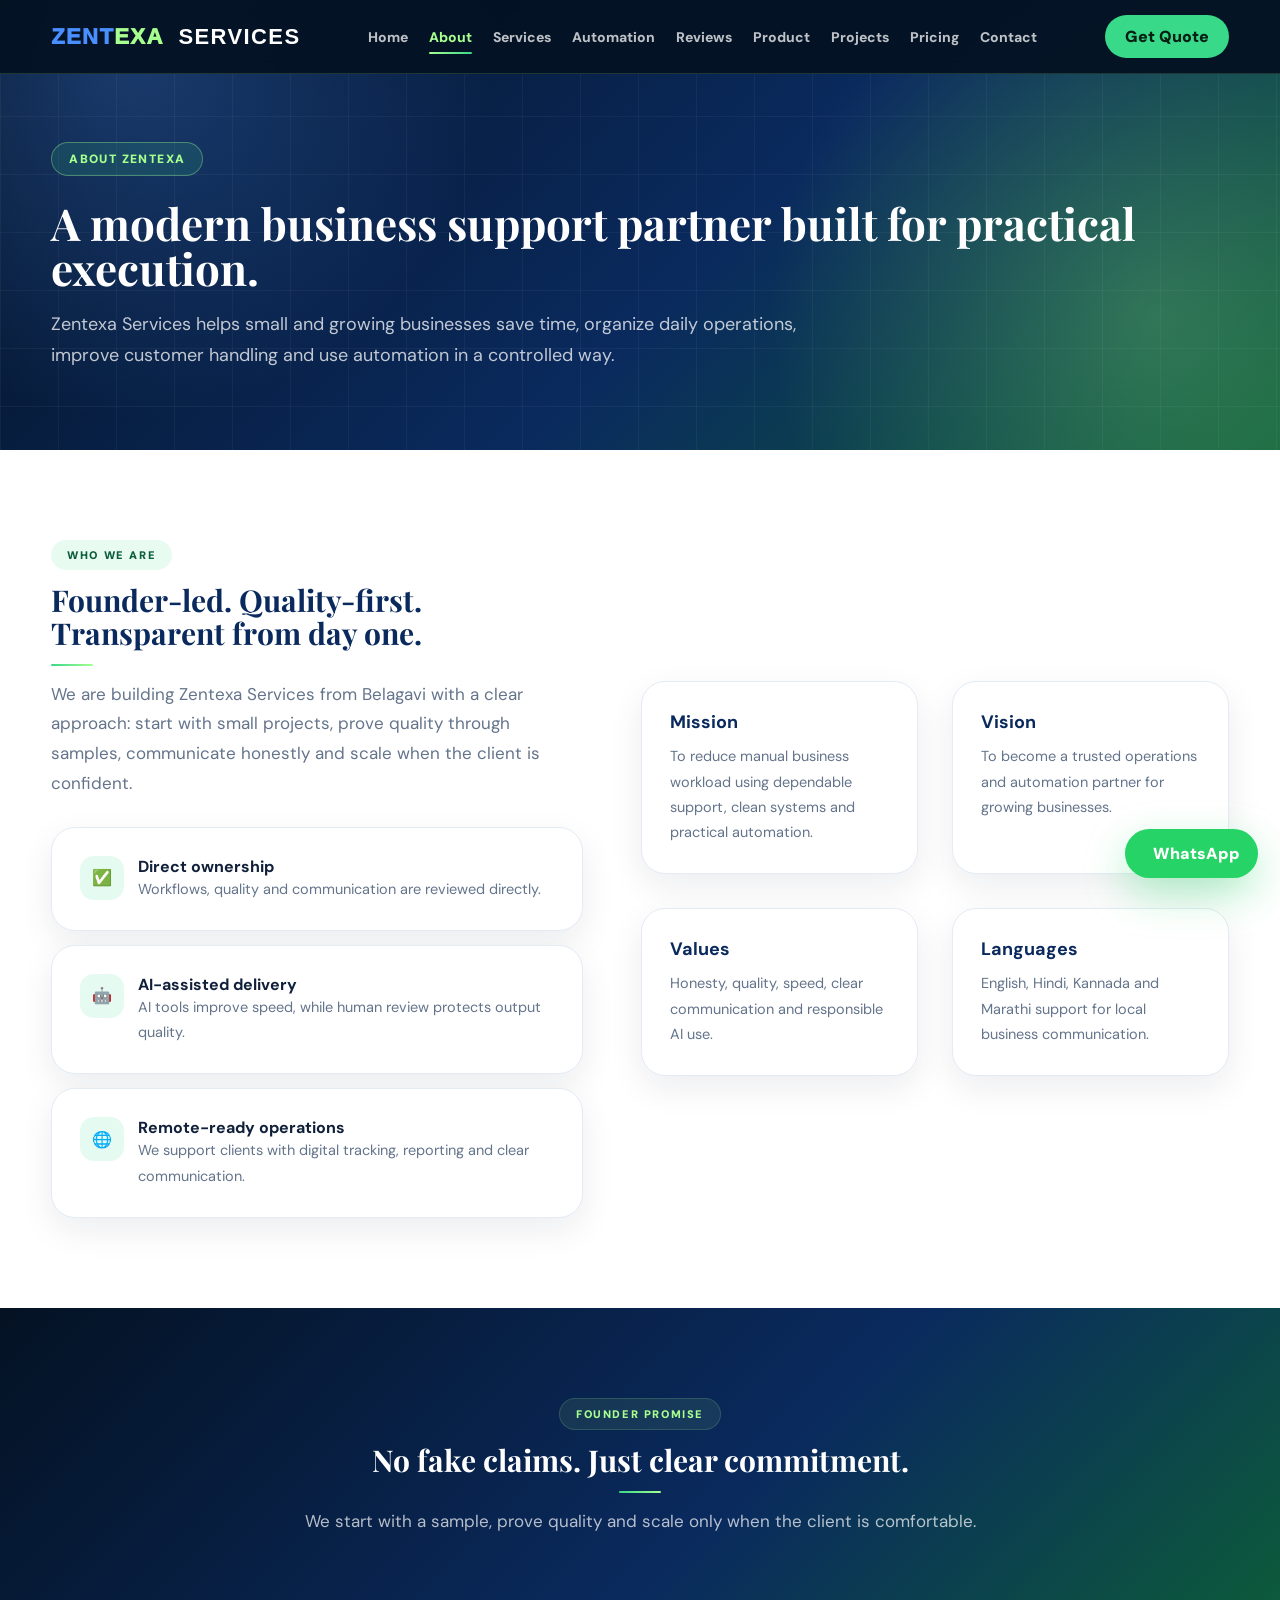
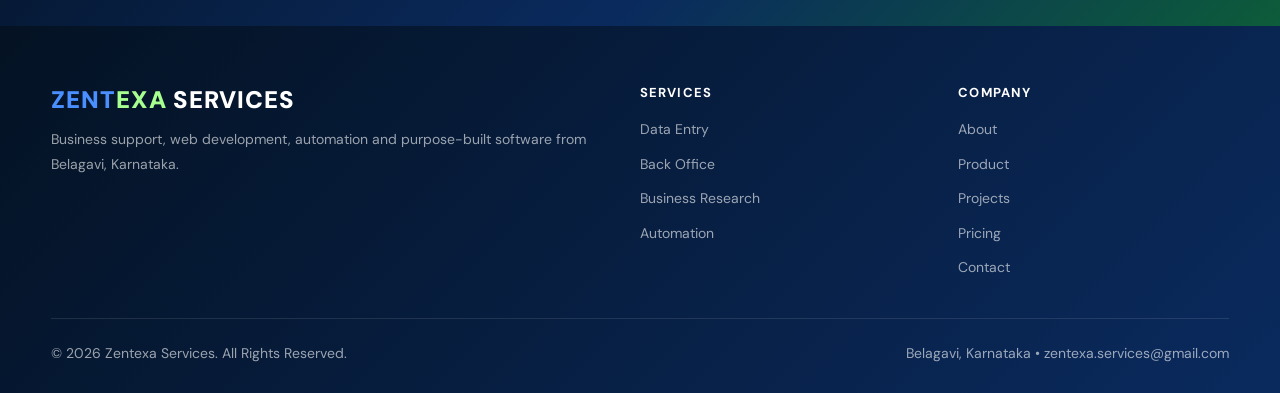
==== commit 0e369cf8: "Use official WhatsApp icon in floating contact button" ====
--- a/about.html
+++ b/about.html
@@ -1 +1 @@
-<!DOCTYPE html><html lang="en"><head><meta charset="UTF-8"><meta name="viewport" content="width=device-width,initial-scale=1.0"><title>About Zentexa Services | BPO & AI Automation Company</title><meta name="description" content="Learn about Zentexa Services, a Belagavi-based business support, web development and AI automation company focused on quality-first delivery."><meta property="og:title" content="About Zentexa Services"><meta property="og:description" content="Founder-led business support, web development and AI automation services."><link rel="preconnect" href="https://fonts.googleapis.com"><link rel="preconnect" href="https://fonts.gstatic.com" crossorigin><link href="https://fonts.googleapis.com/css2?family=Playfair+Display:wght@700;800&family=DM+Sans:wght@400;500;600;700;800;900&display=swap" rel="stylesheet"><link rel="stylesheet" href="assets/styles.css"></head><body><nav class="nav" id="siteNav"><div class="container nav-inner"><a class="brand" href="index.html"><span class="brand-text"><span class="zen">ZENT</span><span class="texa">EXA</span> <span class="svc">SERVICES</span></span></a><ul class="nav-links" id="navLinks"><li><a href="index.html">Home</a></li><li><a class="active" href="about.html">About</a></li><li><a href="our-services.html">Services</a></li><li><a href="automation.html">Automation</a></li><li><a href="index.html#client-feedback">Reviews</a></li><li><a href="product.html">Product</a></li><li><a href="portfolio.html">Projects</a></li><li><a href="pricing.html">Pricing</a></li><li><a href="get-in-touch.html">Contact</a></li></ul><a class="nav-cta" href="get-in-touch.html">Get Quote</a><button class="menu-btn" type="button" aria-controls="navLinks" aria-expanded="false" aria-label="Open menu"><span></span><span></span><span></span></button></div></nav><header class="page-hero"><div class="container page-inner"><div class="badge">About Zentexa</div><h1>A modern business support partner built for practical execution.</h1><p>Zentexa Services helps small and growing businesses save time, organize daily operations, improve customer handling and use automation in a controlled way.</p></div></header><section class="section"><div class="container split"><div><span class="eyebrow">Who We Are</span><h2 class="title">Founder-led. Quality-first. Transparent from day one.</h2><p class="lead">We are building Zentexa Services from Belagavi with a clear approach: start with small projects, prove quality through samples, communicate honestly and scale when the client is confident.</p><div class="points"><div class="point reveal"><div class="point-icon">✅</div><div><h4>Direct ownership</h4><p>Workflows, quality and communication are reviewed directly.</p></div></div><div class="point reveal"><div class="point-icon">🤖</div><div><h4>AI-assisted delivery</h4><p>AI tools improve speed, while human review protects output quality.</p></div></div><div class="point reveal"><div class="point-icon">🌐</div><div><h4>Remote-ready operations</h4><p>We support clients with digital tracking, reporting and clear communication.</p></div></div></div></div><div class="grid-2"><div class="card reveal"><h3>Mission</h3><p>To reduce manual business workload using dependable support, clean systems and practical automation.</p></div><div class="card reveal"><h3>Vision</h3><p>To become a trusted operations and automation partner for growing businesses.</p></div><div class="card reveal"><h3>Values</h3><p>Honesty, quality, speed, clear communication and responsible AI use.</p></div><div class="card reveal"><h3>Languages</h3><p>English, Hindi, Kannada and Marathi support for local business communication.</p></div></div></div></section><section class="section dark-section"><div class="container center"><span class="eyebrow">Founder Promise</span><h2 class="title">No fake claims. Just clear commitment.</h2><p class="lead">We start with a sample, prove quality and scale only when the client is comfortable.</p></div></section><footer class="footer"><div class="container"><div class="footer-grid"><div><div class="logo"><span class="zen">ZENT</span><span class="texa">EXA</span> SERVICES</div><p>Business support, web development, automation and purpose-built software from Belagavi, Karnataka.</p></div><div><h4>SERVICES</h4><ul><li><a href="our-services.html">Data Entry</a></li><li><a href="our-services.html">Back Office</a></li><li><a href="our-services.html">Business Research</a></li><li><a href="automation.html">Automation</a></li></ul></div><div><h4>COMPANY</h4><ul><li><a href="about.html">About</a></li><li><a href="product.html">Product</a></li><li><a href="portfolio.html">Projects</a></li><li><a href="pricing.html">Pricing</a></li><li><a href="get-in-touch.html">Contact</a></li></ul></div></div><div class="footer-bottom"><p>© 2026 Zentexa Services. All Rights Reserved.</p><p>Belagavi, Karnataka • zentexa.services@gmail.com</p></div></div></footer><a class="wa-float" href="https://wa.me/919972497914?text=Hi%20Zentexa%20Services%2C%20I%20want%20to%20discuss%20a%20project" target="_blank" rel="noopener">💬 <span class="wa-text">WhatsApp</span></a><script src="assets/script.js"></script></body></html>+<!DOCTYPE html><html lang="en"><head><meta charset="UTF-8"><meta name="viewport" content="width=device-width,initial-scale=1.0"><title>About Zentexa Services | BPO & AI Automation Company</title><meta name="description" content="Learn about Zentexa Services, a Belagavi-based business support, web development and AI automation company focused on quality-first delivery."><meta property="og:title" content="About Zentexa Services"><meta property="og:description" content="Founder-led business support, web development and AI automation services."><link rel="preconnect" href="https://fonts.googleapis.com"><link rel="preconnect" href="https://fonts.gstatic.com" crossorigin><link href="https://fonts.googleapis.com/css2?family=Playfair+Display:wght@700;800&family=DM+Sans:wght@400;500;600;700;800;900&display=swap" rel="stylesheet"><link rel="stylesheet" href="assets/styles.css"></head><body><nav class="nav" id="siteNav"><div class="container nav-inner"><a class="brand" href="index.html"><span class="brand-text"><span class="zen">ZENT</span><span class="texa">EXA</span> <span class="svc">SERVICES</span></span></a><ul class="nav-links" id="navLinks"><li><a href="index.html">Home</a></li><li><a class="active" href="about.html">About</a></li><li><a href="our-services.html">Services</a></li><li><a href="automation.html">Automation</a></li><li><a href="index.html#client-feedback">Reviews</a></li><li><a href="product.html">Product</a></li><li><a href="portfolio.html">Projects</a></li><li><a href="pricing.html">Pricing</a></li><li><a href="get-in-touch.html">Contact</a></li></ul><a class="nav-cta" href="get-in-touch.html">Get Quote</a><button class="menu-btn" type="button" aria-controls="navLinks" aria-expanded="false" aria-label="Open menu"><span></span><span></span><span></span></button></div></nav><header class="page-hero"><div class="container page-inner"><div class="badge">About Zentexa</div><h1>A modern business support partner built for practical execution.</h1><p>Zentexa Services helps small and growing businesses save time, organize daily operations, improve customer handling and use automation in a controlled way.</p></div></header><section class="section"><div class="container split"><div><span class="eyebrow">Who We Are</span><h2 class="title">Founder-led. Quality-first. Transparent from day one.</h2><p class="lead">We are building Zentexa Services from Belagavi with a clear approach: start with small projects, prove quality through samples, communicate honestly and scale when the client is confident.</p><div class="points"><div class="point reveal"><div class="point-icon">✅</div><div><h4>Direct ownership</h4><p>Workflows, quality and communication are reviewed directly.</p></div></div><div class="point reveal"><div class="point-icon">🤖</div><div><h4>AI-assisted delivery</h4><p>AI tools improve speed, while human review protects output quality.</p></div></div><div class="point reveal"><div class="point-icon">🌐</div><div><h4>Remote-ready operations</h4><p>We support clients with digital tracking, reporting and clear communication.</p></div></div></div></div><div class="grid-2"><div class="card reveal"><h3>Mission</h3><p>To reduce manual business workload using dependable support, clean systems and practical automation.</p></div><div class="card reveal"><h3>Vision</h3><p>To become a trusted operations and automation partner for growing businesses.</p></div><div class="card reveal"><h3>Values</h3><p>Honesty, quality, speed, clear communication and responsible AI use.</p></div><div class="card reveal"><h3>Languages</h3><p>English, Hindi, Kannada and Marathi support for local business communication.</p></div></div></div></section><section class="section dark-section"><div class="container center"><span class="eyebrow">Founder Promise</span><h2 class="title">No fake claims. Just clear commitment.</h2><p class="lead">We start with a sample, prove quality and scale only when the client is comfortable.</p></div></section><footer class="footer"><div class="container"><div class="footer-grid"><div><div class="logo"><span class="zen">ZENT</span><span class="texa">EXA</span> SERVICES</div><p>Business support, web development, automation and purpose-built software from Belagavi, Karnataka.</p></div><div><h4>SERVICES</h4><ul><li><a href="our-services.html">Data Entry</a></li><li><a href="our-services.html">Back Office</a></li><li><a href="our-services.html">Business Research</a></li><li><a href="automation.html">Automation</a></li></ul></div><div><h4>COMPANY</h4><ul><li><a href="about.html">About</a></li><li><a href="product.html">Product</a></li><li><a href="portfolio.html">Projects</a></li><li><a href="pricing.html">Pricing</a></li><li><a href="get-in-touch.html">Contact</a></li></ul></div></div><div class="footer-bottom"><p>© 2026 Zentexa Services. All Rights Reserved.</p><p>Belagavi, Karnataka • zentexa.services@gmail.com</p></div></div></footer><a class="wa-float" href="https://wa.me/919972497914?text=Hi%20Zentexa%20Services%2C%20I%20want%20to%20discuss%20a%20project" target="_blank" rel="noopener" aria-label="Chat with Zentexa Services on WhatsApp"><svg class="wa-icon" viewBox="0 0 24 24" xmlns="http://www.w3.org/2000/svg" aria-hidden="true" focusable="false"><path fill="currentColor" d="M17.472 14.382c-.297-.149-1.758-.867-2.03-.967-.273-.099-.471-.148-.67.15-.197.297-.767.966-.94 1.164-.173.199-.347.223-.644.075-.297-.15-1.255-.463-2.39-1.475-.883-.788-1.48-1.761-1.653-2.059-.173-.297-.018-.458.13-.606.134-.133.298-.347.446-.52.149-.174.198-.298.298-.497.099-.198.05-.371-.025-.52-.075-.149-.669-1.612-.916-2.207-.242-.579-.487-.5-.669-.51-.173-.008-.371-.01-.57-.01-.198 0-.52.074-.792.372-.272.297-1.04 1.016-1.04 2.479 0 1.462 1.065 2.875 1.213 3.074.149.198 2.096 3.2 5.077 4.487.709.306 1.262.489 1.694.625.712.227 1.36.195 1.871.118.571-.085 1.758-.719 2.006-1.413.248-.694.248-1.289.173-1.413-.074-.124-.272-.198-.57-.347m-5.421 7.403h-.004a9.87 9.87 0 01-5.031-1.378l-.361-.214-3.741.982.998-3.648-.235-.374a9.86 9.86 0 01-1.51-5.26c.001-5.45 4.436-9.884 9.888-9.884 2.64 0 5.122 1.03 6.988 2.898a9.825 9.825 0 012.893 6.994c-.003 5.45-4.437 9.884-9.885 9.884m8.413-18.297A11.815 11.815 0 0012.05 0C5.495 0 .16 5.335.157 11.892c0 2.096.547 4.142 1.588 5.945L.057 24l6.305-1.654a11.882 11.882 0 005.683 1.448h.005c6.554 0 11.89-5.335 11.893-11.893a11.821 11.821 0 00-3.48-8.413Z"/></svg> <span class="wa-text">WhatsApp</span></a><script src="assets/script.js"></script></body></html>
--- a/assets/styles.css
+++ b/assets/styles.css
@@ -21,3 +21,10 @@
 .client-review-section--project{background:linear-gradient(135deg,#f7fbff,#f3fbf7)}
 @media(max-width:900px){.client-review-grid{grid-template-columns:1fr;gap:28px}.client-review-intro .lead{max-width:680px}}
 @media(max-width:600px){.client-review-card,.client-review-card--full{padding:22px 19px;border-radius:19px}.client-review-card--full{margin-top:22px}.client-review-quote{font-size:14px;line-height:1.8}.client-review-google{font-size:11px}.client-review-stars{margin:16px 0 12px}}
+
+/* Keep anchored client feedback visible beneath the fixed header. */
+#client-feedback{scroll-margin-top:90px}
+@media(max-width:900px){#client-feedback{scroll-margin-top:80px}}
+
+/* Separate the homepage Client Feedback and Start Today sections. */
+#client-feedback + .section.soft{background:#fff;border-top:2px solid #c8e4db}
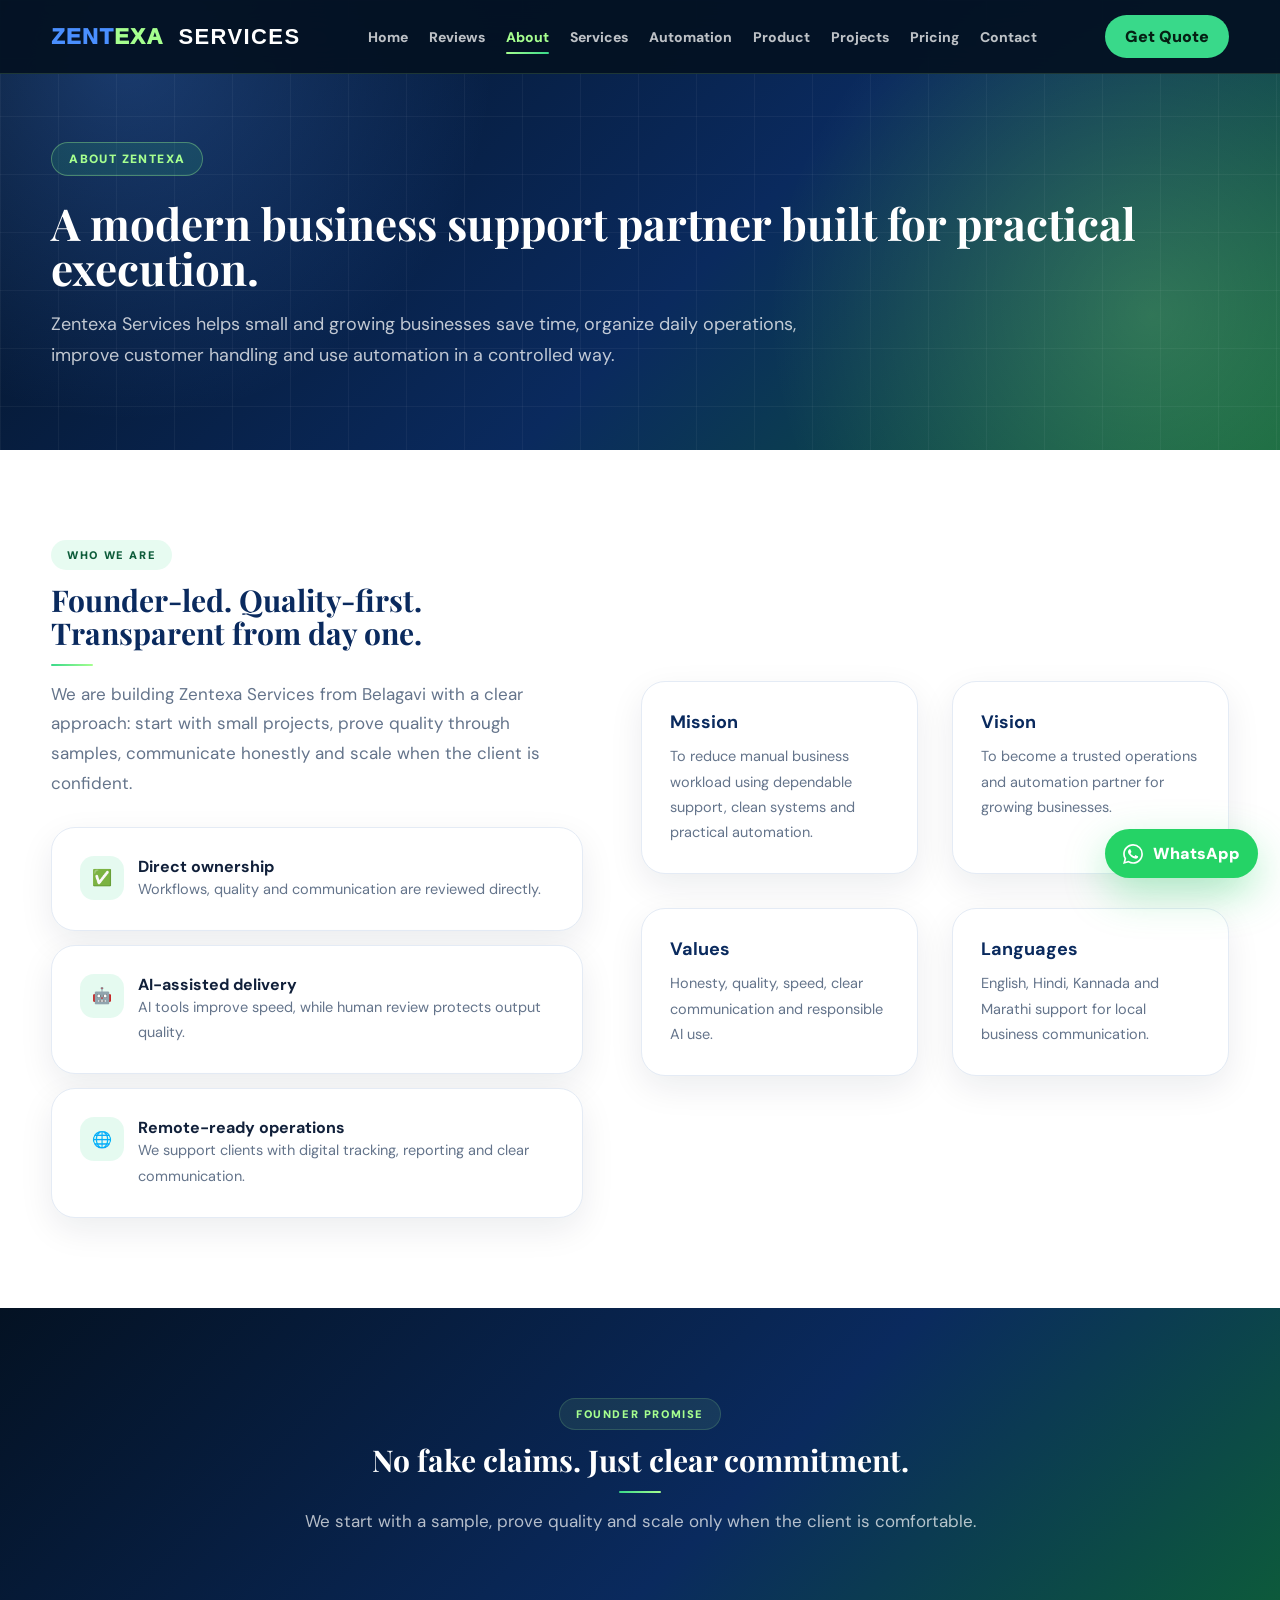
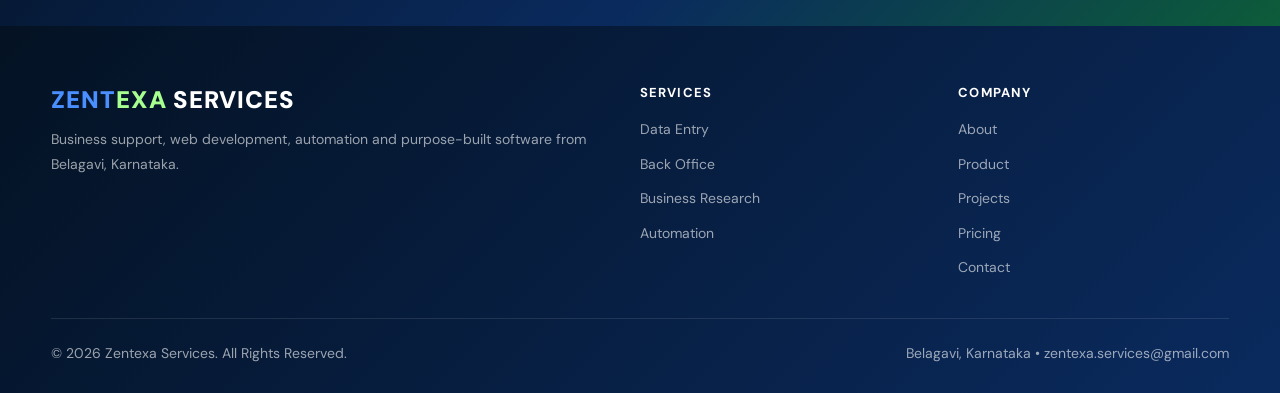
==== commit 3427c78a: "Position Reviews immediately after Home in header" ====
--- a/about.html
+++ b/about.html
@@ -1 +1 @@
-<!DOCTYPE html><html lang="en"><head><meta charset="UTF-8"><meta name="viewport" content="width=device-width,initial-scale=1.0"><title>About Zentexa Services | BPO & AI Automation Company</title><meta name="description" content="Learn about Zentexa Services, a Belagavi-based business support, web development and AI automation company focused on quality-first delivery."><meta property="og:title" content="About Zentexa Services"><meta property="og:description" content="Founder-led business support, web development and AI automation services."><link rel="preconnect" href="https://fonts.googleapis.com"><link rel="preconnect" href="https://fonts.gstatic.com" crossorigin><link href="https://fonts.googleapis.com/css2?family=Playfair+Display:wght@700;800&family=DM+Sans:wght@400;500;600;700;800;900&display=swap" rel="stylesheet"><link rel="stylesheet" href="assets/styles.css"></head><body><nav class="nav" id="siteNav"><div class="container nav-inner"><a class="brand" href="index.html"><span class="brand-text"><span class="zen">ZENT</span><span class="texa">EXA</span> <span class="svc">SERVICES</span></span></a><ul class="nav-links" id="navLinks"><li><a href="index.html">Home</a></li><li><a class="active" href="about.html">About</a></li><li><a href="our-services.html">Services</a></li><li><a href="automation.html">Automation</a></li><li><a href="index.html#client-feedback">Reviews</a></li><li><a href="product.html">Product</a></li><li><a href="portfolio.html">Projects</a></li><li><a href="pricing.html">Pricing</a></li><li><a href="get-in-touch.html">Contact</a></li></ul><a class="nav-cta" href="get-in-touch.html">Get Quote</a><button class="menu-btn" type="button" aria-controls="navLinks" aria-expanded="false" aria-label="Open menu"><span></span><span></span><span></span></button></div></nav><header class="page-hero"><div class="container page-inner"><div class="badge">About Zentexa</div><h1>A modern business support partner built for practical execution.</h1><p>Zentexa Services helps small and growing businesses save time, organize daily operations, improve customer handling and use automation in a controlled way.</p></div></header><section class="section"><div class="container split"><div><span class="eyebrow">Who We Are</span><h2 class="title">Founder-led. Quality-first. Transparent from day one.</h2><p class="lead">We are building Zentexa Services from Belagavi with a clear approach: start with small projects, prove quality through samples, communicate honestly and scale when the client is confident.</p><div class="points"><div class="point reveal"><div class="point-icon">✅</div><div><h4>Direct ownership</h4><p>Workflows, quality and communication are reviewed directly.</p></div></div><div class="point reveal"><div class="point-icon">🤖</div><div><h4>AI-assisted delivery</h4><p>AI tools improve speed, while human review protects output quality.</p></div></div><div class="point reveal"><div class="point-icon">🌐</div><div><h4>Remote-ready operations</h4><p>We support clients with digital tracking, reporting and clear communication.</p></div></div></div></div><div class="grid-2"><div class="card reveal"><h3>Mission</h3><p>To reduce manual business workload using dependable support, clean systems and practical automation.</p></div><div class="card reveal"><h3>Vision</h3><p>To become a trusted operations and automation partner for growing businesses.</p></div><div class="card reveal"><h3>Values</h3><p>Honesty, quality, speed, clear communication and responsible AI use.</p></div><div class="card reveal"><h3>Languages</h3><p>English, Hindi, Kannada and Marathi support for local business communication.</p></div></div></div></section><section class="section dark-section"><div class="container center"><span class="eyebrow">Founder Promise</span><h2 class="title">No fake claims. Just clear commitment.</h2><p class="lead">We start with a sample, prove quality and scale only when the client is comfortable.</p></div></section><footer class="footer"><div class="container"><div class="footer-grid"><div><div class="logo"><span class="zen">ZENT</span><span class="texa">EXA</span> SERVICES</div><p>Business support, web development, automation and purpose-built software from Belagavi, Karnataka.</p></div><div><h4>SERVICES</h4><ul><li><a href="our-services.html">Data Entry</a></li><li><a href="our-services.html">Back Office</a></li><li><a href="our-services.html">Business Research</a></li><li><a href="automation.html">Automation</a></li></ul></div><div><h4>COMPANY</h4><ul><li><a href="about.html">About</a></li><li><a href="product.html">Product</a></li><li><a href="portfolio.html">Projects</a></li><li><a href="pricing.html">Pricing</a></li><li><a href="get-in-touch.html">Contact</a></li></ul></div></div><div class="footer-bottom"><p>© 2026 Zentexa Services. All Rights Reserved.</p><p>Belagavi, Karnataka • zentexa.services@gmail.com</p></div></div></footer><a class="wa-float" href="https://wa.me/919972497914?text=Hi%20Zentexa%20Services%2C%20I%20want%20to%20discuss%20a%20project" target="_blank" rel="noopener" aria-label="Chat with Zentexa Services on WhatsApp"><svg class="wa-icon" viewBox="0 0 24 24" xmlns="http://www.w3.org/2000/svg" aria-hidden="true" focusable="false"><path fill="currentColor" d="M17.472 14.382c-.297-.149-1.758-.867-2.03-.967-.273-.099-.471-.148-.67.15-.197.297-.767.966-.94 1.164-.173.199-.347.223-.644.075-.297-.15-1.255-.463-2.39-1.475-.883-.788-1.48-1.761-1.653-2.059-.173-.297-.018-.458.13-.606.134-.133.298-.347.446-.52.149-.174.198-.298.298-.497.099-.198.05-.371-.025-.52-.075-.149-.669-1.612-.916-2.207-.242-.579-.487-.5-.669-.51-.173-.008-.371-.01-.57-.01-.198 0-.52.074-.792.372-.272.297-1.04 1.016-1.04 2.479 0 1.462 1.065 2.875 1.213 3.074.149.198 2.096 3.2 5.077 4.487.709.306 1.262.489 1.694.625.712.227 1.36.195 1.871.118.571-.085 1.758-.719 2.006-1.413.248-.694.248-1.289.173-1.413-.074-.124-.272-.198-.57-.347m-5.421 7.403h-.004a9.87 9.87 0 01-5.031-1.378l-.361-.214-3.741.982.998-3.648-.235-.374a9.86 9.86 0 01-1.51-5.26c.001-5.45 4.436-9.884 9.888-9.884 2.64 0 5.122 1.03 6.988 2.898a9.825 9.825 0 012.893 6.994c-.003 5.45-4.437 9.884-9.885 9.884m8.413-18.297A11.815 11.815 0 0012.05 0C5.495 0 .16 5.335.157 11.892c0 2.096.547 4.142 1.588 5.945L.057 24l6.305-1.654a11.882 11.882 0 005.683 1.448h.005c6.554 0 11.89-5.335 11.893-11.893a11.821 11.821 0 00-3.48-8.413Z"/></svg> <span class="wa-text">WhatsApp</span></a><script src="assets/script.js"></script></body></html>+<!DOCTYPE html><html lang="en"><head><meta charset="UTF-8"><meta name="viewport" content="width=device-width,initial-scale=1.0"><title>About Zentexa Services | BPO & AI Automation Company</title><meta name="description" content="Learn about Zentexa Services, a Belagavi-based business support, web development and AI automation company focused on quality-first delivery."><meta property="og:title" content="About Zentexa Services"><meta property="og:description" content="Founder-led business support, web development and AI automation services."><link rel="preconnect" href="https://fonts.googleapis.com"><link rel="preconnect" href="https://fonts.gstatic.com" crossorigin><link href="https://fonts.googleapis.com/css2?family=Playfair+Display:wght@700;800&family=DM+Sans:wght@400;500;600;700;800;900&display=swap" rel="stylesheet"><link rel="stylesheet" href="assets/styles.css"></head><body><nav class="nav" id="siteNav"><div class="container nav-inner"><a class="brand" href="index.html"><span class="brand-text"><span class="zen">ZENT</span><span class="texa">EXA</span> <span class="svc">SERVICES</span></span></a><ul class="nav-links" id="navLinks"><li><a href="index.html">Home</a></li><li><a href="index.html#client-feedback">Reviews</a></li><li><a class="active" href="about.html">About</a></li><li><a href="our-services.html">Services</a></li><li><a href="automation.html">Automation</a></li><li><a href="product.html">Product</a></li><li><a href="portfolio.html">Projects</a></li><li><a href="pricing.html">Pricing</a></li><li><a href="get-in-touch.html">Contact</a></li></ul><a class="nav-cta" href="get-in-touch.html">Get Quote</a><button class="menu-btn" type="button" aria-controls="navLinks" aria-expanded="false" aria-label="Open menu"><span></span><span></span><span></span></button></div></nav><header class="page-hero"><div class="container page-inner"><div class="badge">About Zentexa</div><h1>A modern business support partner built for practical execution.</h1><p>Zentexa Services helps small and growing businesses save time, organize daily operations, improve customer handling and use automation in a controlled way.</p></div></header><section class="section"><div class="container split"><div><span class="eyebrow">Who We Are</span><h2 class="title">Founder-led. Quality-first. Transparent from day one.</h2><p class="lead">We are building Zentexa Services from Belagavi with a clear approach: start with small projects, prove quality through samples, communicate honestly and scale when the client is confident.</p><div class="points"><div class="point reveal"><div class="point-icon">✅</div><div><h4>Direct ownership</h4><p>Workflows, quality and communication are reviewed directly.</p></div></div><div class="point reveal"><div class="point-icon">🤖</div><div><h4>AI-assisted delivery</h4><p>AI tools improve speed, while human review protects output quality.</p></div></div><div class="point reveal"><div class="point-icon">🌐</div><div><h4>Remote-ready operations</h4><p>We support clients with digital tracking, reporting and clear communication.</p></div></div></div></div><div class="grid-2"><div class="card reveal"><h3>Mission</h3><p>To reduce manual business workload using dependable support, clean systems and practical automation.</p></div><div class="card reveal"><h3>Vision</h3><p>To become a trusted operations and automation partner for growing businesses.</p></div><div class="card reveal"><h3>Values</h3><p>Honesty, quality, speed, clear communication and responsible AI use.</p></div><div class="card reveal"><h3>Languages</h3><p>English, Hindi, Kannada and Marathi support for local business communication.</p></div></div></div></section><section class="section dark-section"><div class="container center"><span class="eyebrow">Founder Promise</span><h2 class="title">No fake claims. Just clear commitment.</h2><p class="lead">We start with a sample, prove quality and scale only when the client is comfortable.</p></div></section><footer class="footer"><div class="container"><div class="footer-grid"><div><div class="logo"><span class="zen">ZENT</span><span class="texa">EXA</span> SERVICES</div><p>Business support, web development, automation and purpose-built software from Belagavi, Karnataka.</p></div><div><h4>SERVICES</h4><ul><li><a href="our-services.html">Data Entry</a></li><li><a href="our-services.html">Back Office</a></li><li><a href="our-services.html">Business Research</a></li><li><a href="automation.html">Automation</a></li></ul></div><div><h4>COMPANY</h4><ul><li><a href="about.html">About</a></li><li><a href="product.html">Product</a></li><li><a href="portfolio.html">Projects</a></li><li><a href="pricing.html">Pricing</a></li><li><a href="get-in-touch.html">Contact</a></li></ul></div></div><div class="footer-bottom"><p>© 2026 Zentexa Services. All Rights Reserved.</p><p>Belagavi, Karnataka • zentexa.services@gmail.com</p></div></div></footer><a class="wa-float" href="https://wa.me/919972497914?text=Hi%20Zentexa%20Services%2C%20I%20want%20to%20discuss%20a%20project" target="_blank" rel="noopener" aria-label="Chat with Zentexa Services on WhatsApp"><svg class="wa-icon" viewBox="0 0 24 24" xmlns="http://www.w3.org/2000/svg" aria-hidden="true" focusable="false"><path fill="currentColor" d="M17.472 14.382c-.297-.149-1.758-.867-2.03-.967-.273-.099-.471-.148-.67.15-.197.297-.767.966-.94 1.164-.173.199-.347.223-.644.075-.297-.15-1.255-.463-2.39-1.475-.883-.788-1.48-1.761-1.653-2.059-.173-.297-.018-.458.13-.606.134-.133.298-.347.446-.52.149-.174.198-.298.298-.497.099-.198.05-.371-.025-.52-.075-.149-.669-1.612-.916-2.207-.242-.579-.487-.5-.669-.51-.173-.008-.371-.01-.57-.01-.198 0-.52.074-.792.372-.272.297-1.04 1.016-1.04 2.479 0 1.462 1.065 2.875 1.213 3.074.149.198 2.096 3.2 5.077 4.487.709.306 1.262.489 1.694.625.712.227 1.36.195 1.871.118.571-.085 1.758-.719 2.006-1.413.248-.694.248-1.289.173-1.413-.074-.124-.272-.198-.57-.347m-5.421 7.403h-.004a9.87 9.87 0 01-5.031-1.378l-.361-.214-3.741.982.998-3.648-.235-.374a9.86 9.86 0 01-1.51-5.26c.001-5.45 4.436-9.884 9.888-9.884 2.64 0 5.122 1.03 6.988 2.898a9.825 9.825 0 012.893 6.994c-.003 5.45-4.437 9.884-9.885 9.884m8.413-18.297A11.815 11.815 0 0012.05 0C5.495 0 .16 5.335.157 11.892c0 2.096.547 4.142 1.588 5.945L.057 24l6.305-1.654a11.882 11.882 0 005.683 1.448h.005c6.554 0 11.89-5.335 11.893-11.893a11.821 11.821 0 00-3.48-8.413Z"/></svg> <span class="wa-text">WhatsApp</span></a><script src="assets/script.js"></script></body></html>
--- a/assets/styles.css
+++ b/assets/styles.css
@@ -28,3 +28,6 @@
 
 /* Separate the homepage Client Feedback and Start Today sections. */
 #client-feedback + .section.soft{background:#fff;border-top:2px solid #c8e4db}
+
+/* Authentic WhatsApp icon; preserve floating button sizing and placement. */
+.wa-float .wa-icon{display:block;width:20px;height:20px;flex:none;fill:currentColor}
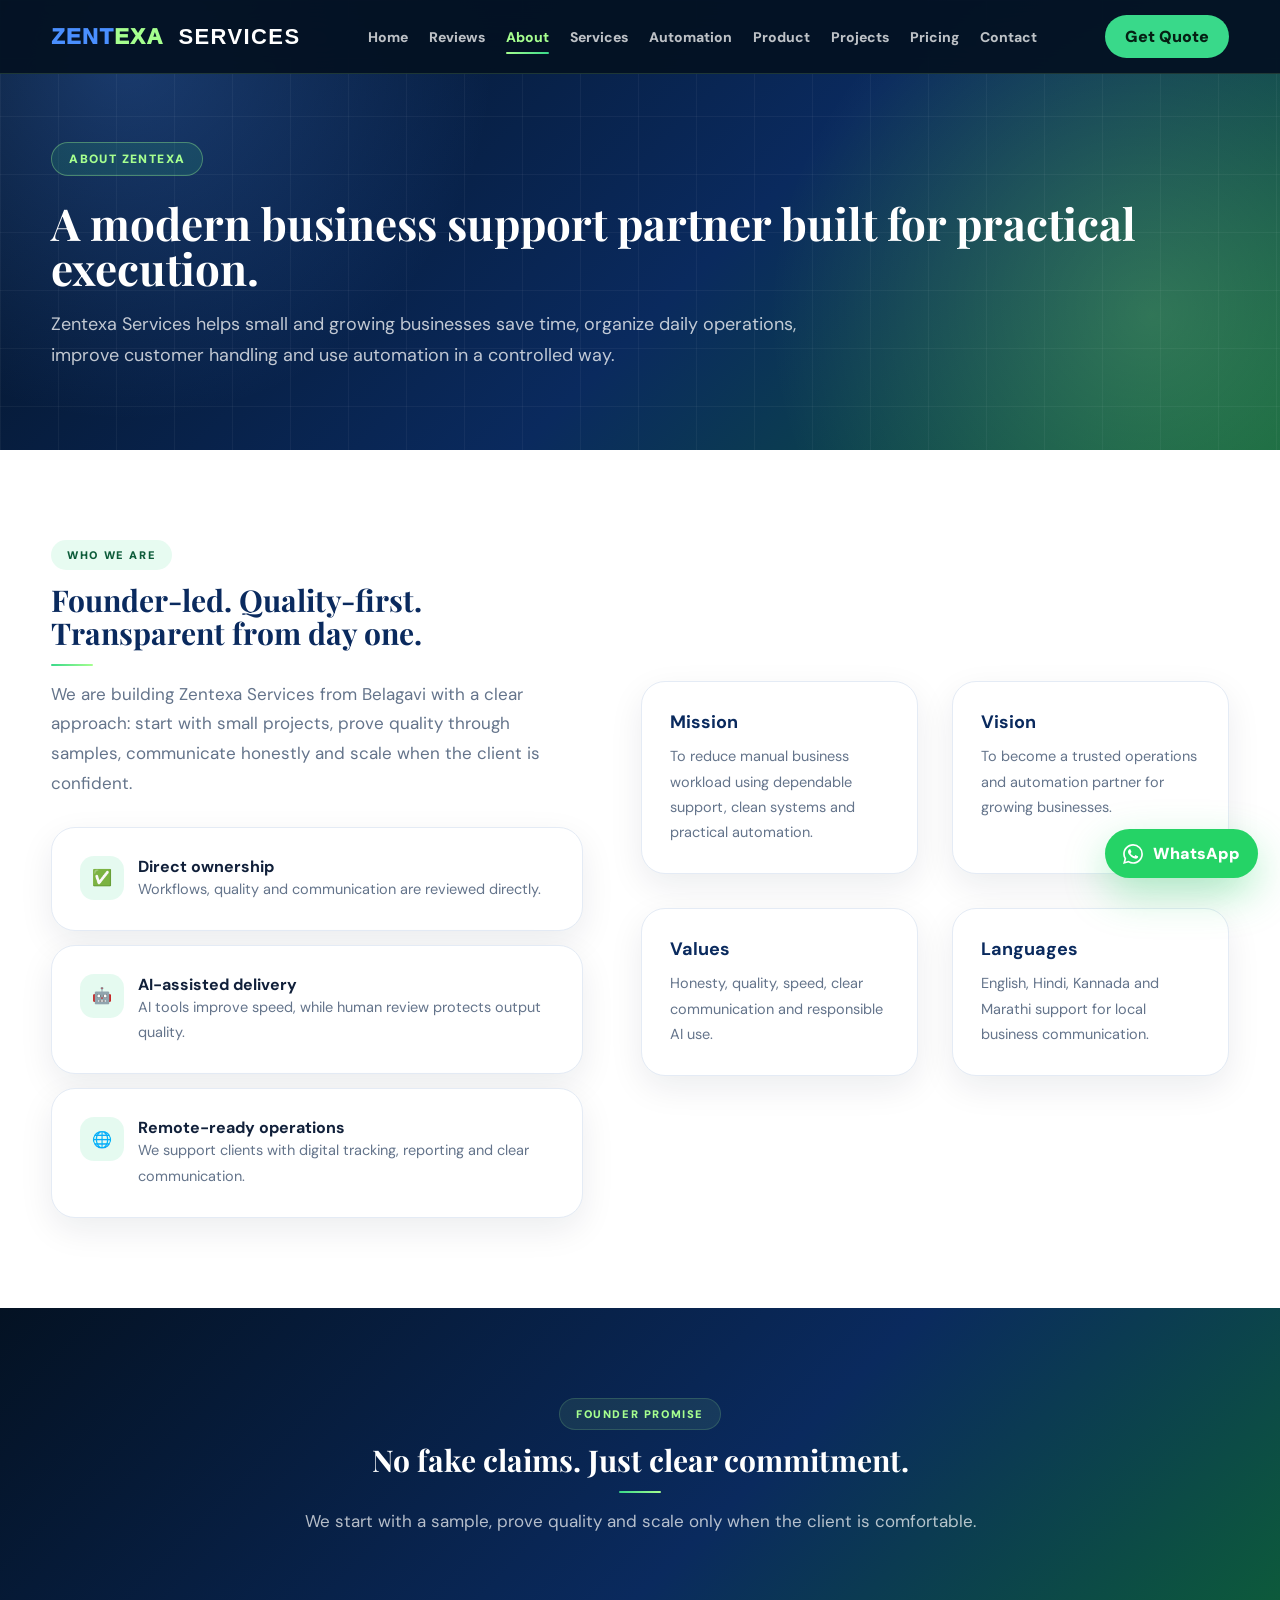
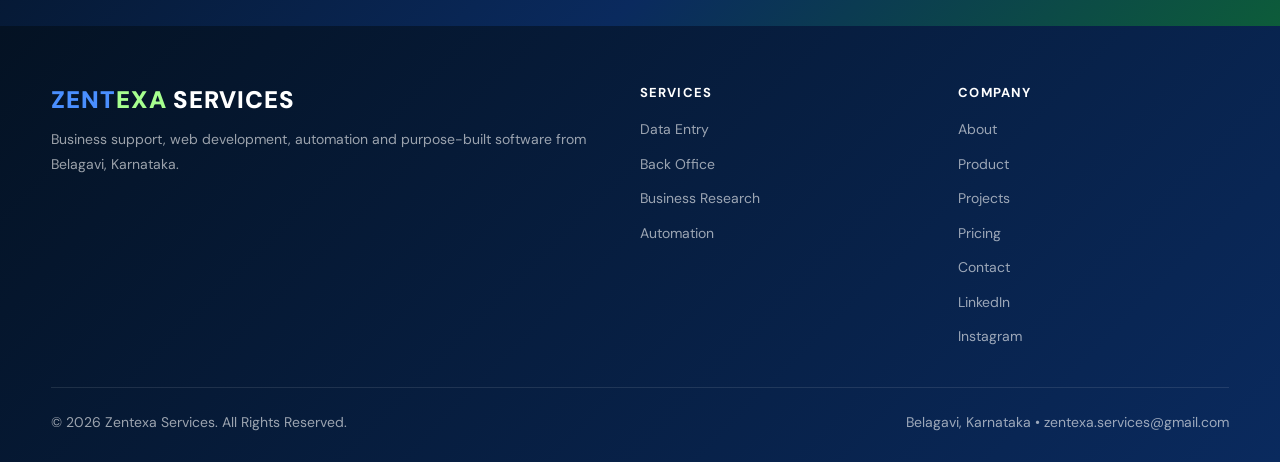
==== commit 21ed2051: "Add Zentexa Instagram and LinkedIn follow links to footer" ====
--- a/about.html
+++ b/about.html
@@ -1 +1 @@
-<!DOCTYPE html><html lang="en"><head><meta charset="UTF-8"><meta name="viewport" content="width=device-width,initial-scale=1.0"><title>About Zentexa Services | BPO & AI Automation Company</title><meta name="description" content="Learn about Zentexa Services, a Belagavi-based business support, web development and AI automation company focused on quality-first delivery."><meta property="og:title" content="About Zentexa Services"><meta property="og:description" content="Founder-led business support, web development and AI automation services."><link rel="preconnect" href="https://fonts.googleapis.com"><link rel="preconnect" href="https://fonts.gstatic.com" crossorigin><link href="https://fonts.googleapis.com/css2?family=Playfair+Display:wght@700;800&family=DM+Sans:wght@400;500;600;700;800;900&display=swap" rel="stylesheet"><link rel="stylesheet" href="assets/styles.css"></head><body><nav class="nav" id="siteNav"><div class="container nav-inner"><a class="brand" href="index.html"><span class="brand-text"><span class="zen">ZENT</span><span class="texa">EXA</span> <span class="svc">SERVICES</span></span></a><ul class="nav-links" id="navLinks"><li><a href="index.html">Home</a></li><li><a href="index.html#client-feedback">Reviews</a></li><li><a class="active" href="about.html">About</a></li><li><a href="our-services.html">Services</a></li><li><a href="automation.html">Automation</a></li><li><a href="product.html">Product</a></li><li><a href="portfolio.html">Projects</a></li><li><a href="pricing.html">Pricing</a></li><li><a href="get-in-touch.html">Contact</a></li></ul><a class="nav-cta" href="get-in-touch.html">Get Quote</a><button class="menu-btn" type="button" aria-controls="navLinks" aria-expanded="false" aria-label="Open menu"><span></span><span></span><span></span></button></div></nav><header class="page-hero"><div class="container page-inner"><div class="badge">About Zentexa</div><h1>A modern business support partner built for practical execution.</h1><p>Zentexa Services helps small and growing businesses save time, organize daily operations, improve customer handling and use automation in a controlled way.</p></div></header><section class="section"><div class="container split"><div><span class="eyebrow">Who We Are</span><h2 class="title">Founder-led. Quality-first. Transparent from day one.</h2><p class="lead">We are building Zentexa Services from Belagavi with a clear approach: start with small projects, prove quality through samples, communicate honestly and scale when the client is confident.</p><div class="points"><div class="point reveal"><div class="point-icon">✅</div><div><h4>Direct ownership</h4><p>Workflows, quality and communication are reviewed directly.</p></div></div><div class="point reveal"><div class="point-icon">🤖</div><div><h4>AI-assisted delivery</h4><p>AI tools improve speed, while human review protects output quality.</p></div></div><div class="point reveal"><div class="point-icon">🌐</div><div><h4>Remote-ready operations</h4><p>We support clients with digital tracking, reporting and clear communication.</p></div></div></div></div><div class="grid-2"><div class="card reveal"><h3>Mission</h3><p>To reduce manual business workload using dependable support, clean systems and practical automation.</p></div><div class="card reveal"><h3>Vision</h3><p>To become a trusted operations and automation partner for growing businesses.</p></div><div class="card reveal"><h3>Values</h3><p>Honesty, quality, speed, clear communication and responsible AI use.</p></div><div class="card reveal"><h3>Languages</h3><p>English, Hindi, Kannada and Marathi support for local business communication.</p></div></div></div></section><section class="section dark-section"><div class="container center"><span class="eyebrow">Founder Promise</span><h2 class="title">No fake claims. Just clear commitment.</h2><p class="lead">We start with a sample, prove quality and scale only when the client is comfortable.</p></div></section><footer class="footer"><div class="container"><div class="footer-grid"><div><div class="logo"><span class="zen">ZENT</span><span class="texa">EXA</span> SERVICES</div><p>Business support, web development, automation and purpose-built software from Belagavi, Karnataka.</p></div><div><h4>SERVICES</h4><ul><li><a href="our-services.html">Data Entry</a></li><li><a href="our-services.html">Back Office</a></li><li><a href="our-services.html">Business Research</a></li><li><a href="automation.html">Automation</a></li></ul></div><div><h4>COMPANY</h4><ul><li><a href="about.html">About</a></li><li><a href="product.html">Product</a></li><li><a href="portfolio.html">Projects</a></li><li><a href="pricing.html">Pricing</a></li><li><a href="get-in-touch.html">Contact</a></li></ul></div></div><div class="footer-bottom"><p>© 2026 Zentexa Services. All Rights Reserved.</p><p>Belagavi, Karnataka • zentexa.services@gmail.com</p></div></div></footer><a class="wa-float" href="https://wa.me/919972497914?text=Hi%20Zentexa%20Services%2C%20I%20want%20to%20discuss%20a%20project" target="_blank" rel="noopener" aria-label="Chat with Zentexa Services on WhatsApp"><svg class="wa-icon" viewBox="0 0 24 24" xmlns="http://www.w3.org/2000/svg" aria-hidden="true" focusable="false"><path fill="currentColor" d="M17.472 14.382c-.297-.149-1.758-.867-2.03-.967-.273-.099-.471-.148-.67.15-.197.297-.767.966-.94 1.164-.173.199-.347.223-.644.075-.297-.15-1.255-.463-2.39-1.475-.883-.788-1.48-1.761-1.653-2.059-.173-.297-.018-.458.13-.606.134-.133.298-.347.446-.52.149-.174.198-.298.298-.497.099-.198.05-.371-.025-.52-.075-.149-.669-1.612-.916-2.207-.242-.579-.487-.5-.669-.51-.173-.008-.371-.01-.57-.01-.198 0-.52.074-.792.372-.272.297-1.04 1.016-1.04 2.479 0 1.462 1.065 2.875 1.213 3.074.149.198 2.096 3.2 5.077 4.487.709.306 1.262.489 1.694.625.712.227 1.36.195 1.871.118.571-.085 1.758-.719 2.006-1.413.248-.694.248-1.289.173-1.413-.074-.124-.272-.198-.57-.347m-5.421 7.403h-.004a9.87 9.87 0 01-5.031-1.378l-.361-.214-3.741.982.998-3.648-.235-.374a9.86 9.86 0 01-1.51-5.26c.001-5.45 4.436-9.884 9.888-9.884 2.64 0 5.122 1.03 6.988 2.898a9.825 9.825 0 012.893 6.994c-.003 5.45-4.437 9.884-9.885 9.884m8.413-18.297A11.815 11.815 0 0012.05 0C5.495 0 .16 5.335.157 11.892c0 2.096.547 4.142 1.588 5.945L.057 24l6.305-1.654a11.882 11.882 0 005.683 1.448h.005c6.554 0 11.89-5.335 11.893-11.893a11.821 11.821 0 00-3.48-8.413Z"/></svg> <span class="wa-text">WhatsApp</span></a><script src="assets/script.js"></script></body></html>+<!DOCTYPE html><html lang="en"><head><meta charset="UTF-8"><meta name="viewport" content="width=device-width,initial-scale=1.0"><title>About Zentexa Services | BPO & AI Automation Company</title><meta name="description" content="Learn about Zentexa Services, a Belagavi-based business support, web development and AI automation company focused on quality-first delivery."><meta property="og:title" content="About Zentexa Services"><meta property="og:description" content="Founder-led business support, web development and AI automation services."><link rel="preconnect" href="https://fonts.googleapis.com"><link rel="preconnect" href="https://fonts.gstatic.com" crossorigin><link href="https://fonts.googleapis.com/css2?family=Playfair+Display:wght@700;800&family=DM+Sans:wght@400;500;600;700;800;900&display=swap" rel="stylesheet"><link rel="stylesheet" href="assets/styles.css"></head><body><nav class="nav" id="siteNav"><div class="container nav-inner"><a class="brand" href="index.html"><span class="brand-text"><span class="zen">ZENT</span><span class="texa">EXA</span> <span class="svc">SERVICES</span></span></a><ul class="nav-links" id="navLinks"><li><a href="index.html">Home</a></li><li><a href="index.html#client-feedback">Reviews</a></li><li><a class="active" href="about.html">About</a></li><li><a href="our-services.html">Services</a></li><li><a href="automation.html">Automation</a></li><li><a href="product.html">Product</a></li><li><a href="portfolio.html">Projects</a></li><li><a href="pricing.html">Pricing</a></li><li><a href="get-in-touch.html">Contact</a></li></ul><a class="nav-cta" href="get-in-touch.html">Get Quote</a><button class="menu-btn" type="button" aria-controls="navLinks" aria-expanded="false" aria-label="Open menu"><span></span><span></span><span></span></button></div></nav><header class="page-hero"><div class="container page-inner"><div class="badge">About Zentexa</div><h1>A modern business support partner built for practical execution.</h1><p>Zentexa Services helps small and growing businesses save time, organize daily operations, improve customer handling and use automation in a controlled way.</p></div></header><section class="section"><div class="container split"><div><span class="eyebrow">Who We Are</span><h2 class="title">Founder-led. Quality-first. Transparent from day one.</h2><p class="lead">We are building Zentexa Services from Belagavi with a clear approach: start with small projects, prove quality through samples, communicate honestly and scale when the client is confident.</p><div class="points"><div class="point reveal"><div class="point-icon">✅</div><div><h4>Direct ownership</h4><p>Workflows, quality and communication are reviewed directly.</p></div></div><div class="point reveal"><div class="point-icon">🤖</div><div><h4>AI-assisted delivery</h4><p>AI tools improve speed, while human review protects output quality.</p></div></div><div class="point reveal"><div class="point-icon">🌐</div><div><h4>Remote-ready operations</h4><p>We support clients with digital tracking, reporting and clear communication.</p></div></div></div></div><div class="grid-2"><div class="card reveal"><h3>Mission</h3><p>To reduce manual business workload using dependable support, clean systems and practical automation.</p></div><div class="card reveal"><h3>Vision</h3><p>To become a trusted operations and automation partner for growing businesses.</p></div><div class="card reveal"><h3>Values</h3><p>Honesty, quality, speed, clear communication and responsible AI use.</p></div><div class="card reveal"><h3>Languages</h3><p>English, Hindi, Kannada and Marathi support for local business communication.</p></div></div></div></section><section class="section dark-section"><div class="container center"><span class="eyebrow">Founder Promise</span><h2 class="title">No fake claims. Just clear commitment.</h2><p class="lead">We start with a sample, prove quality and scale only when the client is comfortable.</p></div></section><footer class="footer"><div class="container"><div class="footer-grid"><div><div class="logo"><span class="zen">ZENT</span><span class="texa">EXA</span> SERVICES</div><p>Business support, web development, automation and purpose-built software from Belagavi, Karnataka.</p></div><div><h4>SERVICES</h4><ul><li><a href="our-services.html">Data Entry</a></li><li><a href="our-services.html">Back Office</a></li><li><a href="our-services.html">Business Research</a></li><li><a href="automation.html">Automation</a></li></ul></div><div><h4>COMPANY</h4><ul><li><a href="about.html">About</a></li><li><a href="product.html">Product</a></li><li><a href="portfolio.html">Projects</a></li><li><a href="pricing.html">Pricing</a></li><li><a href="get-in-touch.html">Contact</a></li><li><a href="https://linkedin.com/company/zentexa-services" target="_blank" rel="noopener">LinkedIn</a></li><li><a href="https://www.instagram.com/zentexa.services?igsh=MWppNGJyMnM0Y2l2eA==" target="_blank" rel="noopener">Instagram</a></li></ul></div></div><div class="footer-bottom"><p>© 2026 Zentexa Services. All Rights Reserved.</p><p>Belagavi, Karnataka • zentexa.services@gmail.com</p></div></div></footer><a class="wa-float" href="https://wa.me/919972497914?text=Hi%20Zentexa%20Services%2C%20I%20want%20to%20discuss%20a%20project" target="_blank" rel="noopener" aria-label="Chat with Zentexa Services on WhatsApp"><svg class="wa-icon" viewBox="0 0 24 24" xmlns="http://www.w3.org/2000/svg" aria-hidden="true" focusable="false"><path fill="currentColor" d="M17.472 14.382c-.297-.149-1.758-.867-2.03-.967-.273-.099-.471-.148-.67.15-.197.297-.767.966-.94 1.164-.173.199-.347.223-.644.075-.297-.15-1.255-.463-2.39-1.475-.883-.788-1.48-1.761-1.653-2.059-.173-.297-.018-.458.13-.606.134-.133.298-.347.446-.52.149-.174.198-.298.298-.497.099-.198.05-.371-.025-.52-.075-.149-.669-1.612-.916-2.207-.242-.579-.487-.5-.669-.51-.173-.008-.371-.01-.57-.01-.198 0-.52.074-.792.372-.272.297-1.04 1.016-1.04 2.479 0 1.462 1.065 2.875 1.213 3.074.149.198 2.096 3.2 5.077 4.487.709.306 1.262.489 1.694.625.712.227 1.36.195 1.871.118.571-.085 1.758-.719 2.006-1.413.248-.694.248-1.289.173-1.413-.074-.124-.272-.198-.57-.347m-5.421 7.403h-.004a9.87 9.87 0 01-5.031-1.378l-.361-.214-3.741.982.998-3.648-.235-.374a9.86 9.86 0 01-1.51-5.26c.001-5.45 4.436-9.884 9.888-9.884 2.64 0 5.122 1.03 6.988 2.898a9.825 9.825 0 012.893 6.994c-.003 5.45-4.437 9.884-9.885 9.884m8.413-18.297A11.815 11.815 0 0012.05 0C5.495 0 .16 5.335.157 11.892c0 2.096.547 4.142 1.588 5.945L.057 24l6.305-1.654a11.882 11.882 0 005.683 1.448h.005c6.554 0 11.89-5.335 11.893-11.893a11.821 11.821 0 00-3.48-8.413Z"/></svg> <span class="wa-text">WhatsApp</span></a><script src="assets/script.js"></script></body></html>
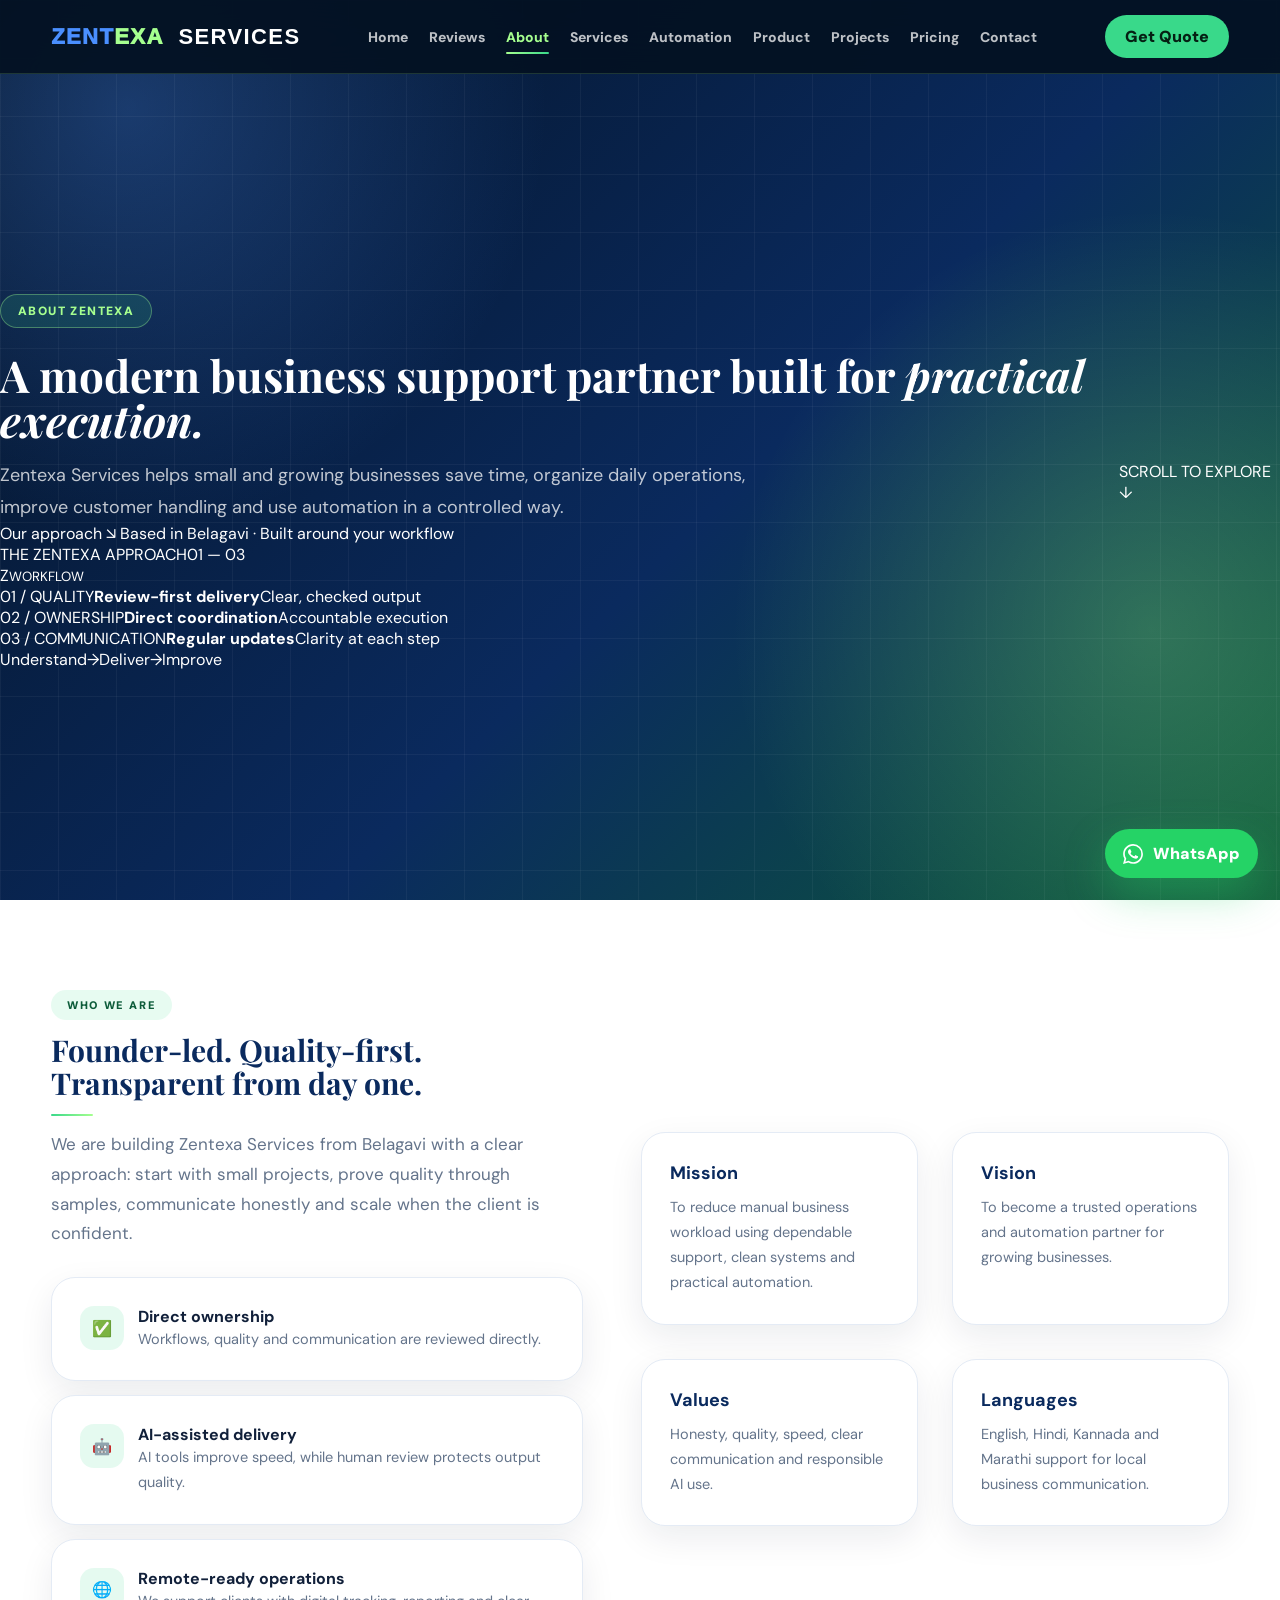
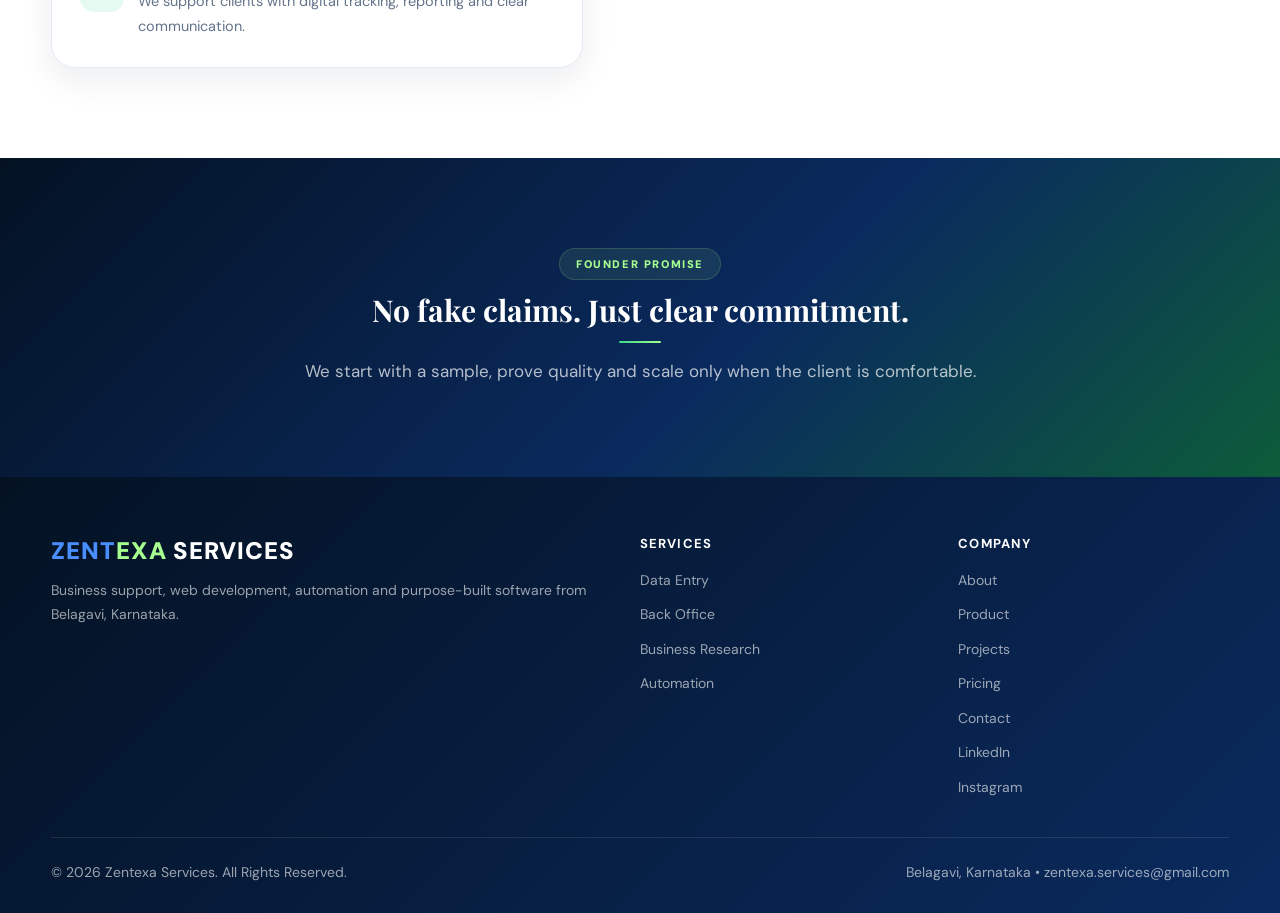
==== commit ac9a7aab: "Preview premium visual hero on About and Services" ====
--- a/about.html
+++ b/about.html
@@ -1 +1 @@
-<!DOCTYPE html><html lang="en"><head><meta charset="UTF-8"><meta name="viewport" content="width=device-width,initial-scale=1.0"><title>About Zentexa Services | BPO & AI Automation Company</title><meta name="description" content="Learn about Zentexa Services, a Belagavi-based business support, web development and AI automation company focused on quality-first delivery."><meta property="og:title" content="About Zentexa Services"><meta property="og:description" content="Founder-led business support, web development and AI automation services."><link rel="preconnect" href="https://fonts.googleapis.com"><link rel="preconnect" href="https://fonts.gstatic.com" crossorigin><link href="https://fonts.googleapis.com/css2?family=Playfair+Display:wght@700;800&family=DM+Sans:wght@400;500;600;700;800;900&display=swap" rel="stylesheet"><link rel="stylesheet" href="assets/styles.css"></head><body><nav class="nav" id="siteNav"><div class="container nav-inner"><a class="brand" href="index.html"><span class="brand-text"><span class="zen">ZENT</span><span class="texa">EXA</span> <span class="svc">SERVICES</span></span></a><ul class="nav-links" id="navLinks"><li><a href="index.html">Home</a></li><li><a href="index.html#client-feedback">Reviews</a></li><li><a class="active" href="about.html">About</a></li><li><a href="our-services.html">Services</a></li><li><a href="automation.html">Automation</a></li><li><a href="product.html">Product</a></li><li><a href="portfolio.html">Projects</a></li><li><a href="pricing.html">Pricing</a></li><li><a href="get-in-touch.html">Contact</a></li></ul><a class="nav-cta" href="get-in-touch.html">Get Quote</a><button class="menu-btn" type="button" aria-controls="navLinks" aria-expanded="false" aria-label="Open menu"><span></span><span></span><span></span></button></div></nav><header class="page-hero"><div class="container page-inner"><div class="badge">About Zentexa</div><h1>A modern business support partner built for practical execution.</h1><p>Zentexa Services helps small and growing businesses save time, organize daily operations, improve customer handling and use automation in a controlled way.</p></div></header><section class="section"><div class="container split"><div><span class="eyebrow">Who We Are</span><h2 class="title">Founder-led. Quality-first. Transparent from day one.</h2><p class="lead">We are building Zentexa Services from Belagavi with a clear approach: start with small projects, prove quality through samples, communicate honestly and scale when the client is confident.</p><div class="points"><div class="point reveal"><div class="point-icon">✅</div><div><h4>Direct ownership</h4><p>Workflows, quality and communication are reviewed directly.</p></div></div><div class="point reveal"><div class="point-icon">🤖</div><div><h4>AI-assisted delivery</h4><p>AI tools improve speed, while human review protects output quality.</p></div></div><div class="point reveal"><div class="point-icon">🌐</div><div><h4>Remote-ready operations</h4><p>We support clients with digital tracking, reporting and clear communication.</p></div></div></div></div><div class="grid-2"><div class="card reveal"><h3>Mission</h3><p>To reduce manual business workload using dependable support, clean systems and practical automation.</p></div><div class="card reveal"><h3>Vision</h3><p>To become a trusted operations and automation partner for growing businesses.</p></div><div class="card reveal"><h3>Values</h3><p>Honesty, quality, speed, clear communication and responsible AI use.</p></div><div class="card reveal"><h3>Languages</h3><p>English, Hindi, Kannada and Marathi support for local business communication.</p></div></div></div></section><section class="section dark-section"><div class="container center"><span class="eyebrow">Founder Promise</span><h2 class="title">No fake claims. Just clear commitment.</h2><p class="lead">We start with a sample, prove quality and scale only when the client is comfortable.</p></div></section><footer class="footer"><div class="container"><div class="footer-grid"><div><div class="logo"><span class="zen">ZENT</span><span class="texa">EXA</span> SERVICES</div><p>Business support, web development, automation and purpose-built software from Belagavi, Karnataka.</p></div><div><h4>SERVICES</h4><ul><li><a href="our-services.html">Data Entry</a></li><li><a href="our-services.html">Back Office</a></li><li><a href="our-services.html">Business Research</a></li><li><a href="automation.html">Automation</a></li></ul></div><div><h4>COMPANY</h4><ul><li><a href="about.html">About</a></li><li><a href="product.html">Product</a></li><li><a href="portfolio.html">Projects</a></li><li><a href="pricing.html">Pricing</a></li><li><a href="get-in-touch.html">Contact</a></li><li><a href="https://linkedin.com/company/zentexa-services" target="_blank" rel="noopener">LinkedIn</a></li><li><a href="https://www.instagram.com/zentexa.services?igsh=MWppNGJyMnM0Y2l2eA==" target="_blank" rel="noopener">Instagram</a></li></ul></div></div><div class="footer-bottom"><p>© 2026 Zentexa Services. All Rights Reserved.</p><p>Belagavi, Karnataka • zentexa.services@gmail.com</p></div></div></footer><a class="wa-float" href="https://wa.me/919972497914?text=Hi%20Zentexa%20Services%2C%20I%20want%20to%20discuss%20a%20project" target="_blank" rel="noopener" aria-label="Chat with Zentexa Services on WhatsApp"><svg class="wa-icon" viewBox="0 0 24 24" xmlns="http://www.w3.org/2000/svg" aria-hidden="true" focusable="false"><path fill="currentColor" d="M17.472 14.382c-.297-.149-1.758-.867-2.03-.967-.273-.099-.471-.148-.67.15-.197.297-.767.966-.94 1.164-.173.199-.347.223-.644.075-.297-.15-1.255-.463-2.39-1.475-.883-.788-1.48-1.761-1.653-2.059-.173-.297-.018-.458.13-.606.134-.133.298-.347.446-.52.149-.174.198-.298.298-.497.099-.198.05-.371-.025-.52-.075-.149-.669-1.612-.916-2.207-.242-.579-.487-.5-.669-.51-.173-.008-.371-.01-.57-.01-.198 0-.52.074-.792.372-.272.297-1.04 1.016-1.04 2.479 0 1.462 1.065 2.875 1.213 3.074.149.198 2.096 3.2 5.077 4.487.709.306 1.262.489 1.694.625.712.227 1.36.195 1.871.118.571-.085 1.758-.719 2.006-1.413.248-.694.248-1.289.173-1.413-.074-.124-.272-.198-.57-.347m-5.421 7.403h-.004a9.87 9.87 0 01-5.031-1.378l-.361-.214-3.741.982.998-3.648-.235-.374a9.86 9.86 0 01-1.51-5.26c.001-5.45 4.436-9.884 9.888-9.884 2.64 0 5.122 1.03 6.988 2.898a9.825 9.825 0 012.893 6.994c-.003 5.45-4.437 9.884-9.885 9.884m8.413-18.297A11.815 11.815 0 0012.05 0C5.495 0 .16 5.335.157 11.892c0 2.096.547 4.142 1.588 5.945L.057 24l6.305-1.654a11.882 11.882 0 005.683 1.448h.005c6.554 0 11.89-5.335 11.893-11.893a11.821 11.821 0 00-3.48-8.413Z"/></svg> <span class="wa-text">WhatsApp</span></a><script src="assets/script.js"></script></body></html>+<!DOCTYPE html><html lang="en"><head><meta charset="UTF-8"><meta name="viewport" content="width=device-width,initial-scale=1.0"><title>About Zentexa Services | BPO & AI Automation Company</title><meta name="description" content="Learn about Zentexa Services, a Belagavi-based business support, web development and AI automation company focused on quality-first delivery."><meta property="og:title" content="About Zentexa Services"><meta property="og:description" content="Founder-led business support, web development and AI automation services."><link rel="preconnect" href="https://fonts.googleapis.com"><link rel="preconnect" href="https://fonts.gstatic.com" crossorigin><link href="https://fonts.googleapis.com/css2?family=Playfair+Display:wght@700;800&family=DM+Sans:wght@400;500;600;700;800;900&display=swap" rel="stylesheet"><link rel="stylesheet" href="assets/styles.css"></head><body><nav class="nav" id="siteNav"><div class="container nav-inner"><a class="brand" href="index.html"><span class="brand-text"><span class="zen">ZENT</span><span class="texa">EXA</span> <span class="svc">SERVICES</span></span></a><ul class="nav-links" id="navLinks"><li><a href="index.html">Home</a></li><li><a href="index.html#client-feedback">Reviews</a></li><li><a class="active" href="about.html">About</a></li><li><a href="our-services.html">Services</a></li><li><a href="automation.html">Automation</a></li><li><a href="product.html">Product</a></li><li><a href="portfolio.html">Projects</a></li><li><a href="pricing.html">Pricing</a></li><li><a href="get-in-touch.html">Contact</a></li></ul><a class="nav-cta" href="get-in-touch.html">Get Quote</a><button class="menu-btn" type="button" aria-controls="navLinks" aria-expanded="false" aria-label="Open menu"><span></span><span></span><span></span></button></div></nav><header class="page-hero hero-showcase about-showcase"><div class="container page-inner hero-showcase-layout"><div class="hero-showcase-copy"><div class="badge">About Zentexa</div><h1>A modern business support partner built for <em>practical execution.</em></h1><p>Zentexa Services helps small and growing businesses save time, organize daily operations, improve customer handling and use automation in a controlled way.</p><div class="hero-showcase-actions"><a class="hero-showcase-button" href="#about-story">Our approach <span aria-hidden="true">↘</span></a><span class="hero-showcase-note"><span class="hero-showcase-note-dot" aria-hidden="true"></span> Based in Belagavi · Built around your workflow</span></div></div><div class="hero-showcase-art about-art" aria-label="Zentexa approach: quality, clear ownership and communication"><div class="art-topline"><span><span class="art-signal" aria-hidden="true"></span> THE ZENTEXA APPROACH</span><span>01 — 03</span></div><div class="about-art-stage"><div class="about-art-orbit about-art-orbit-one" aria-hidden="true"></div><div class="about-art-orbit about-art-orbit-two" aria-hidden="true"></div><div class="about-art-core"><span class="about-art-core-mark">Z</span><small>WORKFLOW</small></div><div class="about-art-item about-art-quality"><span class="about-art-item-index">01 / QUALITY</span><strong>Review-first delivery</strong><span class="about-art-item-detail">Clear, checked output</span></div><div class="about-art-item about-art-owner"><span class="about-art-item-index">02 / OWNERSHIP</span><strong>Direct coordination</strong><span class="about-art-item-detail">Accountable execution</span></div><div class="about-art-item about-art-talk"><span class="about-art-item-index">03 / COMMUNICATION</span><strong>Regular updates</strong><span class="about-art-item-detail">Clarity at each step</span></div></div><div class="art-bottomline"><span>Understand</span><span aria-hidden="true">→</span><span>Deliver</span><span aria-hidden="true">→</span><span>Improve</span></div></div></div><a class="hero-scroll-cue" href="#about-story">SCROLL TO EXPLORE <span aria-hidden="true">↓</span></a></header><section class="section" id="about-story"><div class="container split"><div><span class="eyebrow">Who We Are</span><h2 class="title">Founder-led. Quality-first. Transparent from day one.</h2><p class="lead">We are building Zentexa Services from Belagavi with a clear approach: start with small projects, prove quality through samples, communicate honestly and scale when the client is confident.</p><div class="points"><div class="point reveal"><div class="point-icon">✅</div><div><h4>Direct ownership</h4><p>Workflows, quality and communication are reviewed directly.</p></div></div><div class="point reveal"><div class="point-icon">🤖</div><div><h4>AI-assisted delivery</h4><p>AI tools improve speed, while human review protects output quality.</p></div></div><div class="point reveal"><div class="point-icon">🌐</div><div><h4>Remote-ready operations</h4><p>We support clients with digital tracking, reporting and clear communication.</p></div></div></div></div><div class="grid-2"><div class="card reveal"><h3>Mission</h3><p>To reduce manual business workload using dependable support, clean systems and practical automation.</p></div><div class="card reveal"><h3>Vision</h3><p>To become a trusted operations and automation partner for growing businesses.</p></div><div class="card reveal"><h3>Values</h3><p>Honesty, quality, speed, clear communication and responsible AI use.</p></div><div class="card reveal"><h3>Languages</h3><p>English, Hindi, Kannada and Marathi support for local business communication.</p></div></div></div></section><section class="section dark-section"><div class="container center"><span class="eyebrow">Founder Promise</span><h2 class="title">No fake claims. Just clear commitment.</h2><p class="lead">We start with a sample, prove quality and scale only when the client is comfortable.</p></div></section><footer class="footer"><div class="container"><div class="footer-grid"><div><div class="logo"><span class="zen">ZENT</span><span class="texa">EXA</span> SERVICES</div><p>Business support, web development, automation and purpose-built software from Belagavi, Karnataka.</p></div><div><h4>SERVICES</h4><ul><li><a href="our-services.html">Data Entry</a></li><li><a href="our-services.html">Back Office</a></li><li><a href="our-services.html">Business Research</a></li><li><a href="automation.html">Automation</a></li></ul></div><div><h4>COMPANY</h4><ul><li><a href="about.html">About</a></li><li><a href="product.html">Product</a></li><li><a href="portfolio.html">Projects</a></li><li><a href="pricing.html">Pricing</a></li><li><a href="get-in-touch.html">Contact</a></li><li><a href="https://linkedin.com/company/zentexa-services" target="_blank" rel="noopener">LinkedIn</a></li><li><a href="https://www.instagram.com/zentexa.services?igsh=MWppNGJyMnM0Y2l2eA==" target="_blank" rel="noopener">Instagram</a></li></ul></div></div><div class="footer-bottom"><p>© 2026 Zentexa Services. All Rights Reserved.</p><p>Belagavi, Karnataka • zentexa.services@gmail.com</p></div></div></footer><a class="wa-float" href="https://wa.me/919972497914?text=Hi%20Zentexa%20Services%2C%20I%20want%20to%20discuss%20a%20project" target="_blank" rel="noopener" aria-label="Chat with Zentexa Services on WhatsApp"><svg class="wa-icon" viewBox="0 0 24 24" xmlns="http://www.w3.org/2000/svg" aria-hidden="true" focusable="false"><path fill="currentColor" d="M17.472 14.382c-.297-.149-1.758-.867-2.03-.967-.273-.099-.471-.148-.67.15-.197.297-.767.966-.94 1.164-.173.199-.347.223-.644.075-.297-.15-1.255-.463-2.39-1.475-.883-.788-1.48-1.761-1.653-2.059-.173-.297-.018-.458.13-.606.134-.133.298-.347.446-.52.149-.174.198-.298.298-.497.099-.198.05-.371-.025-.52-.075-.149-.669-1.612-.916-2.207-.242-.579-.487-.5-.669-.51-.173-.008-.371-.01-.57-.01-.198 0-.52.074-.792.372-.272.297-1.04 1.016-1.04 2.479 0 1.462 1.065 2.875 1.213 3.074.149.198 2.096 3.2 5.077 4.487.709.306 1.262.489 1.694.625.712.227 1.36.195 1.871.118.571-.085 1.758-.719 2.006-1.413.248-.694.248-1.289.173-1.413-.074-.124-.272-.198-.57-.347m-5.421 7.403h-.004a9.87 9.87 0 01-5.031-1.378l-.361-.214-3.741.982.998-3.648-.235-.374a9.86 9.86 0 01-1.51-5.26c.001-5.45 4.436-9.884 9.888-9.884 2.64 0 5.122 1.03 6.988 2.898a9.825 9.825 0 012.893 6.994c-.003 5.45-4.437 9.884-9.885 9.884m8.413-18.297A11.815 11.815 0 0012.05 0C5.495 0 .16 5.335.157 11.892c0 2.096.547 4.142 1.588 5.945L.057 24l6.305-1.654a11.882 11.882 0 005.683 1.448h.005c6.554 0 11.89-5.335 11.893-11.893a11.821 11.821 0 00-3.48-8.413Z"/></svg> <span class="wa-text">WhatsApp</span></a><script src="assets/script.js"></script></body></html>
--- a/assets/styles.css
+++ b/assets/styles.css
@@ -31,3 +31,6 @@
 
 /* Authentic WhatsApp icon; preserve floating button sizing and placement. */
 .wa-float .wa-icon{display:block;width:20px;height:20px;flex:none;fill:currentColor}
+
+/* Preview only: make internal-page gradient hero fill the viewport like Home. */
+.page-hero{min-height:100vh;min-height:100svh;display:flex;align-items:center}
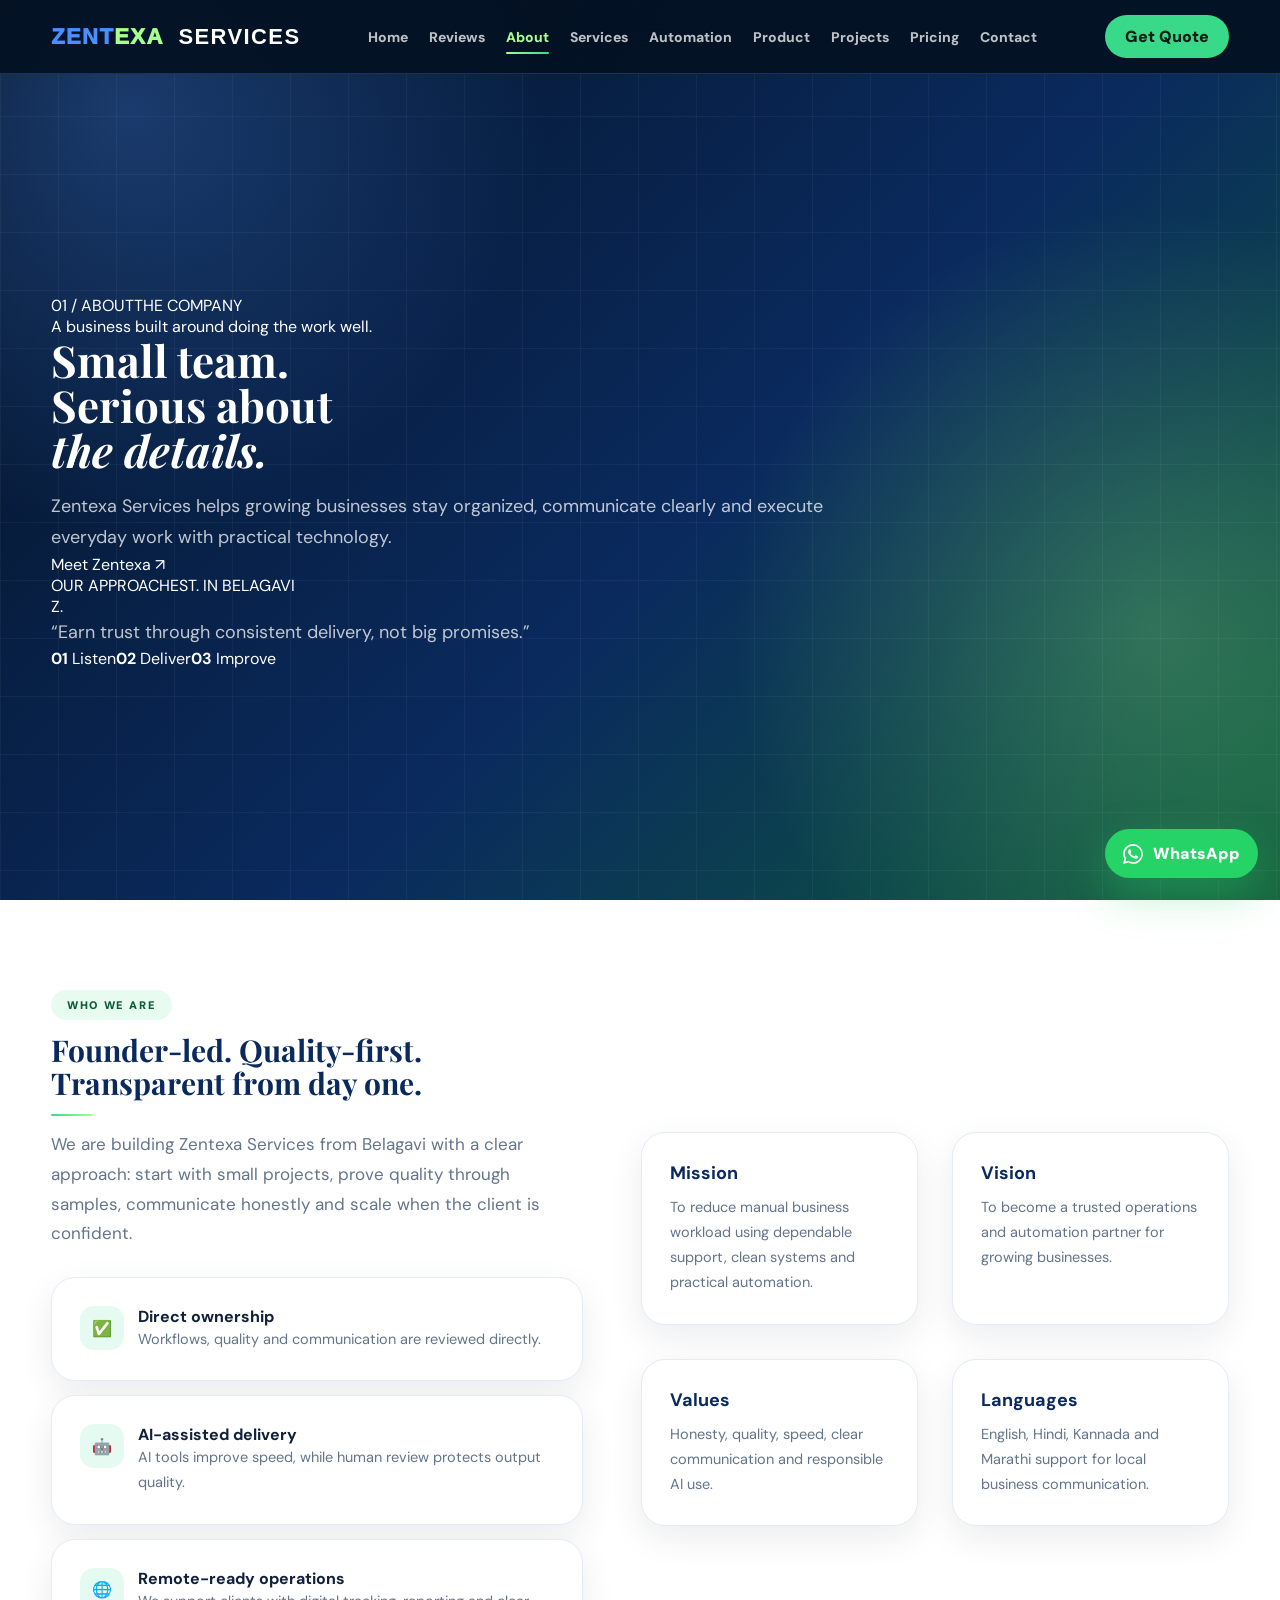
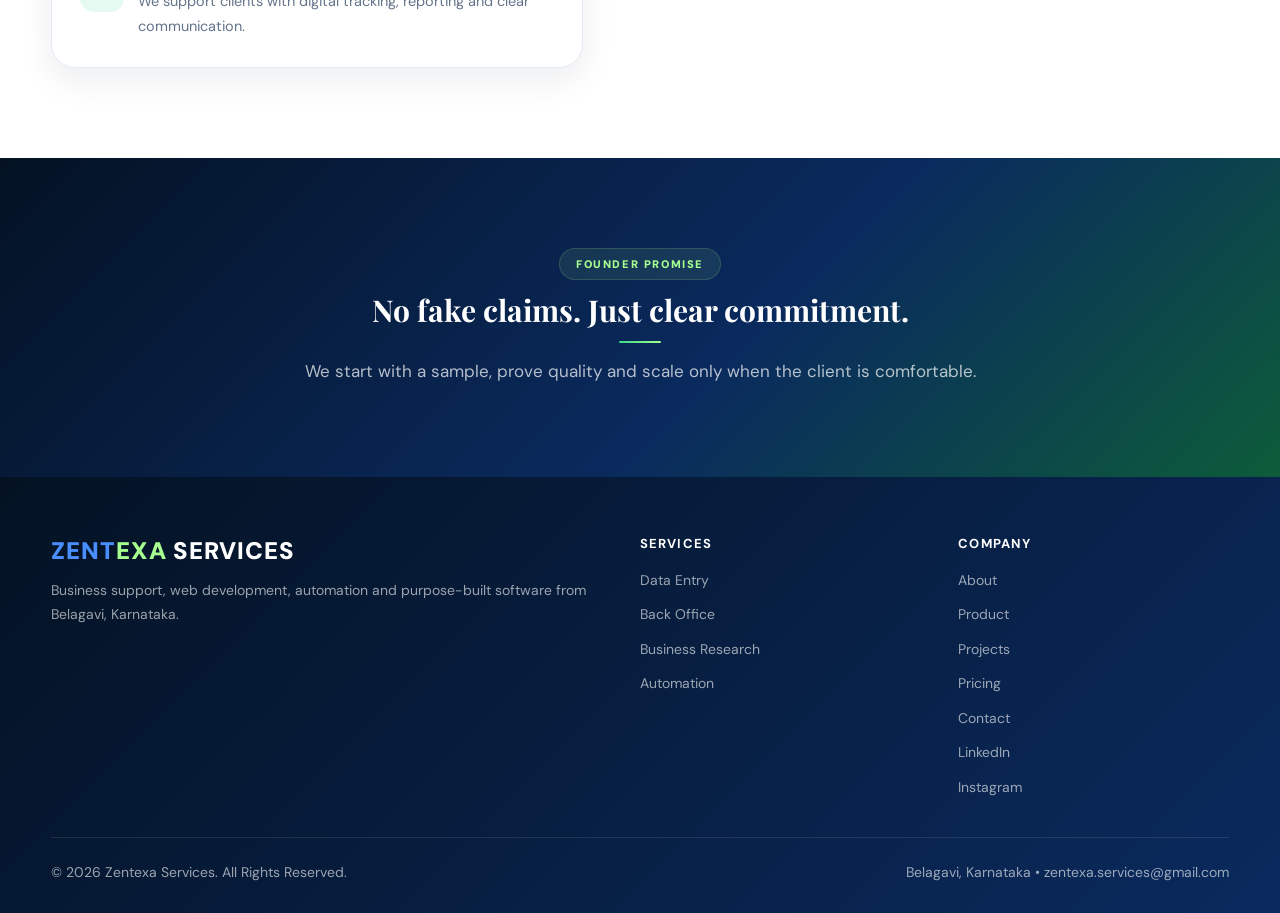
==== commit 683cdd99: "Preview unique about page identity" ====
--- a/about.html
+++ b/about.html
@@ -1 +1,17 @@
-<!DOCTYPE html><html lang="en"><head><meta charset="UTF-8"><meta name="viewport" content="width=device-width,initial-scale=1.0"><title>About Zentexa Services | BPO & AI Automation Company</title><meta name="description" content="Learn about Zentexa Services, a Belagavi-based business support, web development and AI automation company focused on quality-first delivery."><meta property="og:title" content="About Zentexa Services"><meta property="og:description" content="Founder-led business support, web development and AI automation services."><link rel="preconnect" href="https://fonts.googleapis.com"><link rel="preconnect" href="https://fonts.gstatic.com" crossorigin><link href="https://fonts.googleapis.com/css2?family=Playfair+Display:wght@700;800&family=DM+Sans:wght@400;500;600;700;800;900&display=swap" rel="stylesheet"><link rel="stylesheet" href="assets/styles.css"></head><body><nav class="nav" id="siteNav"><div class="container nav-inner"><a class="brand" href="index.html"><span class="brand-text"><span class="zen">ZENT</span><span class="texa">EXA</span> <span class="svc">SERVICES</span></span></a><ul class="nav-links" id="navLinks"><li><a href="index.html">Home</a></li><li><a href="index.html#client-feedback">Reviews</a></li><li><a class="active" href="about.html">About</a></li><li><a href="our-services.html">Services</a></li><li><a href="automation.html">Automation</a></li><li><a href="product.html">Product</a></li><li><a href="portfolio.html">Projects</a></li><li><a href="pricing.html">Pricing</a></li><li><a href="get-in-touch.html">Contact</a></li></ul><a class="nav-cta" href="get-in-touch.html">Get Quote</a><button class="menu-btn" type="button" aria-controls="navLinks" aria-expanded="false" aria-label="Open menu"><span></span><span></span><span></span></button></div></nav><header class="page-hero hero-showcase about-showcase"><div class="container page-inner hero-showcase-layout"><div class="hero-showcase-copy"><div class="badge">About Zentexa</div><h1>A modern business support partner built for <em>practical execution.</em></h1><p>Zentexa Services helps small and growing businesses save time, organize daily operations, improve customer handling and use automation in a controlled way.</p><div class="hero-showcase-actions"><a class="hero-showcase-button" href="#about-story">Our approach <span aria-hidden="true">↘</span></a><span class="hero-showcase-note"><span class="hero-showcase-note-dot" aria-hidden="true"></span> Based in Belagavi · Built around your workflow</span></div></div><div class="hero-showcase-art about-art" aria-label="Zentexa approach: quality, clear ownership and communication"><div class="art-topline"><span><span class="art-signal" aria-hidden="true"></span> THE ZENTEXA APPROACH</span><span>01 — 03</span></div><div class="about-art-stage"><div class="about-art-orbit about-art-orbit-one" aria-hidden="true"></div><div class="about-art-orbit about-art-orbit-two" aria-hidden="true"></div><div class="about-art-core"><span class="about-art-core-mark">Z</span><small>WORKFLOW</small></div><div class="about-art-item about-art-quality"><span class="about-art-item-index">01 / QUALITY</span><strong>Review-first delivery</strong><span class="about-art-item-detail">Clear, checked output</span></div><div class="about-art-item about-art-owner"><span class="about-art-item-index">02 / OWNERSHIP</span><strong>Direct coordination</strong><span class="about-art-item-detail">Accountable execution</span></div><div class="about-art-item about-art-talk"><span class="about-art-item-index">03 / COMMUNICATION</span><strong>Regular updates</strong><span class="about-art-item-detail">Clarity at each step</span></div></div><div class="art-bottomline"><span>Understand</span><span aria-hidden="true">→</span><span>Deliver</span><span aria-hidden="true">→</span><span>Improve</span></div></div></div><a class="hero-scroll-cue" href="#about-story">SCROLL TO EXPLORE <span aria-hidden="true">↓</span></a></header><section class="section" id="about-story"><div class="container split"><div><span class="eyebrow">Who We Are</span><h2 class="title">Founder-led. Quality-first. Transparent from day one.</h2><p class="lead">We are building Zentexa Services from Belagavi with a clear approach: start with small projects, prove quality through samples, communicate honestly and scale when the client is confident.</p><div class="points"><div class="point reveal"><div class="point-icon">✅</div><div><h4>Direct ownership</h4><p>Workflows, quality and communication are reviewed directly.</p></div></div><div class="point reveal"><div class="point-icon">🤖</div><div><h4>AI-assisted delivery</h4><p>AI tools improve speed, while human review protects output quality.</p></div></div><div class="point reveal"><div class="point-icon">🌐</div><div><h4>Remote-ready operations</h4><p>We support clients with digital tracking, reporting and clear communication.</p></div></div></div></div><div class="grid-2"><div class="card reveal"><h3>Mission</h3><p>To reduce manual business workload using dependable support, clean systems and practical automation.</p></div><div class="card reveal"><h3>Vision</h3><p>To become a trusted operations and automation partner for growing businesses.</p></div><div class="card reveal"><h3>Values</h3><p>Honesty, quality, speed, clear communication and responsible AI use.</p></div><div class="card reveal"><h3>Languages</h3><p>English, Hindi, Kannada and Marathi support for local business communication.</p></div></div></div></section><section class="section dark-section"><div class="container center"><span class="eyebrow">Founder Promise</span><h2 class="title">No fake claims. Just clear commitment.</h2><p class="lead">We start with a sample, prove quality and scale only when the client is comfortable.</p></div></section><footer class="footer"><div class="container"><div class="footer-grid"><div><div class="logo"><span class="zen">ZENT</span><span class="texa">EXA</span> SERVICES</div><p>Business support, web development, automation and purpose-built software from Belagavi, Karnataka.</p></div><div><h4>SERVICES</h4><ul><li><a href="our-services.html">Data Entry</a></li><li><a href="our-services.html">Back Office</a></li><li><a href="our-services.html">Business Research</a></li><li><a href="automation.html">Automation</a></li></ul></div><div><h4>COMPANY</h4><ul><li><a href="about.html">About</a></li><li><a href="product.html">Product</a></li><li><a href="portfolio.html">Projects</a></li><li><a href="pricing.html">Pricing</a></li><li><a href="get-in-touch.html">Contact</a></li><li><a href="https://linkedin.com/company/zentexa-services" target="_blank" rel="noopener">LinkedIn</a></li><li><a href="https://www.instagram.com/zentexa.services?igsh=MWppNGJyMnM0Y2l2eA==" target="_blank" rel="noopener">Instagram</a></li></ul></div></div><div class="footer-bottom"><p>© 2026 Zentexa Services. All Rights Reserved.</p><p>Belagavi, Karnataka • zentexa.services@gmail.com</p></div></div></footer><a class="wa-float" href="https://wa.me/919972497914?text=Hi%20Zentexa%20Services%2C%20I%20want%20to%20discuss%20a%20project" target="_blank" rel="noopener" aria-label="Chat with Zentexa Services on WhatsApp"><svg class="wa-icon" viewBox="0 0 24 24" xmlns="http://www.w3.org/2000/svg" aria-hidden="true" focusable="false"><path fill="currentColor" d="M17.472 14.382c-.297-.149-1.758-.867-2.03-.967-.273-.099-.471-.148-.67.15-.197.297-.767.966-.94 1.164-.173.199-.347.223-.644.075-.297-.15-1.255-.463-2.39-1.475-.883-.788-1.48-1.761-1.653-2.059-.173-.297-.018-.458.13-.606.134-.133.298-.347.446-.52.149-.174.198-.298.298-.497.099-.198.05-.371-.025-.52-.075-.149-.669-1.612-.916-2.207-.242-.579-.487-.5-.669-.51-.173-.008-.371-.01-.57-.01-.198 0-.52.074-.792.372-.272.297-1.04 1.016-1.04 2.479 0 1.462 1.065 2.875 1.213 3.074.149.198 2.096 3.2 5.077 4.487.709.306 1.262.489 1.694.625.712.227 1.36.195 1.871.118.571-.085 1.758-.719 2.006-1.413.248-.694.248-1.289.173-1.413-.074-.124-.272-.198-.57-.347m-5.421 7.403h-.004a9.87 9.87 0 01-5.031-1.378l-.361-.214-3.741.982.998-3.648-.235-.374a9.86 9.86 0 01-1.51-5.26c.001-5.45 4.436-9.884 9.888-9.884 2.64 0 5.122 1.03 6.988 2.898a9.825 9.825 0 012.893 6.994c-.003 5.45-4.437 9.884-9.885 9.884m8.413-18.297A11.815 11.815 0 0012.05 0C5.495 0 .16 5.335.157 11.892c0 2.096.547 4.142 1.588 5.945L.057 24l6.305-1.654a11.882 11.882 0 005.683 1.448h.005c6.554 0 11.89-5.335 11.893-11.893a11.821 11.821 0 00-3.48-8.413Z"/></svg> <span class="wa-text">WhatsApp</span></a><script src="assets/script.js"></script></body></html>+<!DOCTYPE html><html lang="en"><head><meta charset="UTF-8"><meta name="viewport" content="width=device-width,initial-scale=1.0"><title>About Zentexa Services | BPO & AI Automation Company</title><meta name="description" content="Learn about Zentexa Services, a Belagavi-based business support, web development and AI automation company focused on quality-first delivery."><meta property="og:title" content="About Zentexa Services"><meta property="og:description" content="Founder-led business support, web development and AI automation services."><link rel="preconnect" href="https://fonts.googleapis.com"><link rel="preconnect" href="https://fonts.gstatic.com" crossorigin><link href="https://fonts.googleapis.com/css2?family=Playfair+Display:wght@700;800&family=DM+Sans:wght@400;500;600;700;800;900&display=swap" rel="stylesheet"><link rel="stylesheet" href="assets/styles.css"></head><body><nav class="nav" id="siteNav"><div class="container nav-inner"><a class="brand" href="index.html"><span class="brand-text"><span class="zen">ZENT</span><span class="texa">EXA</span> <span class="svc">SERVICES</span></span></a><ul class="nav-links" id="navLinks"><li><a href="index.html">Home</a></li><li><a href="index.html#client-feedback">Reviews</a></li><li><a class="active" href="about.html">About</a></li><li><a href="our-services.html">Services</a></li><li><a href="automation.html">Automation</a></li><li><a href="product.html">Product</a></li><li><a href="portfolio.html">Projects</a></li><li><a href="pricing.html">Pricing</a></li><li><a href="get-in-touch.html">Contact</a></li></ul><a class="nav-cta" href="get-in-touch.html">Get Quote</a><button class="menu-btn" type="button" aria-controls="navLinks" aria-expanded="false" aria-label="Open menu"><span></span><span></span><span></span></button></div></nav><header class="page-hero signature-hero story-hero">
+  <div class="container signature-inner story-layout">
+    <div class="story-copy">
+      <div class="signature-overline"><span class="signature-index">01 / ABOUT</span><span class="signature-rule"></span><span>THE COMPANY</span></div>
+      <span class="story-kicker">A business built around doing the work well.</span>
+      <h1>Small team.<br><span>Serious about</span><br><i>the details.</i></h1>
+      <p>Zentexa Services helps growing businesses stay organized, communicate clearly and execute everyday work with practical technology.</p>
+      <a class="signature-text-link" href="#story-content">Meet Zentexa <span aria-hidden="true">↗</span></a>
+    </div>
+    <div class="story-manifesto" aria-label="The way Zentexa works">
+      <div class="story-manifesto-head"><span>OUR APPROACH</span><span>EST. IN BELAGAVI</span></div>
+      <div class="story-manifesto-body"><div class="story-monogram" aria-hidden="true">Z.</div>
+      <p>“Earn trust through consistent delivery, not big promises.”</p></div>
+      <div class="story-manifesto-footer"><span><b>01</b> Listen</span><span><b>02</b> Deliver</span><span><b>03</b> Improve</span></div>
+    </div>
+  </div>
+</header><section class="section" id="story-content"><div class="container split"><div><span class="eyebrow">Who We Are</span><h2 class="title">Founder-led. Quality-first. Transparent from day one.</h2><p class="lead">We are building Zentexa Services from Belagavi with a clear approach: start with small projects, prove quality through samples, communicate honestly and scale when the client is confident.</p><div class="points"><div class="point reveal"><div class="point-icon">✅</div><div><h4>Direct ownership</h4><p>Workflows, quality and communication are reviewed directly.</p></div></div><div class="point reveal"><div class="point-icon">🤖</div><div><h4>AI-assisted delivery</h4><p>AI tools improve speed, while human review protects output quality.</p></div></div><div class="point reveal"><div class="point-icon">🌐</div><div><h4>Remote-ready operations</h4><p>We support clients with digital tracking, reporting and clear communication.</p></div></div></div></div><div class="grid-2"><div class="card reveal"><h3>Mission</h3><p>To reduce manual business workload using dependable support, clean systems and practical automation.</p></div><div class="card reveal"><h3>Vision</h3><p>To become a trusted operations and automation partner for growing businesses.</p></div><div class="card reveal"><h3>Values</h3><p>Honesty, quality, speed, clear communication and responsible AI use.</p></div><div class="card reveal"><h3>Languages</h3><p>English, Hindi, Kannada and Marathi support for local business communication.</p></div></div></div></section><section class="section dark-section"><div class="container center"><span class="eyebrow">Founder Promise</span><h2 class="title">No fake claims. Just clear commitment.</h2><p class="lead">We start with a sample, prove quality and scale only when the client is comfortable.</p></div></section><footer class="footer"><div class="container"><div class="footer-grid"><div><div class="logo"><span class="zen">ZENT</span><span class="texa">EXA</span> SERVICES</div><p>Business support, web development, automation and purpose-built software from Belagavi, Karnataka.</p></div><div><h4>SERVICES</h4><ul><li><a href="our-services.html">Data Entry</a></li><li><a href="our-services.html">Back Office</a></li><li><a href="our-services.html">Business Research</a></li><li><a href="automation.html">Automation</a></li></ul></div><div><h4>COMPANY</h4><ul><li><a href="about.html">About</a></li><li><a href="product.html">Product</a></li><li><a href="portfolio.html">Projects</a></li><li><a href="pricing.html">Pricing</a></li><li><a href="get-in-touch.html">Contact</a></li><li><a href="https://linkedin.com/company/zentexa-services" target="_blank" rel="noopener">LinkedIn</a></li><li><a href="https://www.instagram.com/zentexa.services?igsh=MWppNGJyMnM0Y2l2eA==" target="_blank" rel="noopener">Instagram</a></li></ul></div></div><div class="footer-bottom"><p>© 2026 Zentexa Services. All Rights Reserved.</p><p>Belagavi, Karnataka • zentexa.services@gmail.com</p></div></div></footer><a class="wa-float" href="https://wa.me/919972497914?text=Hi%20Zentexa%20Services%2C%20I%20want%20to%20discuss%20a%20project" target="_blank" rel="noopener" aria-label="Chat with Zentexa Services on WhatsApp"><svg class="wa-icon" viewBox="0 0 24 24" xmlns="http://www.w3.org/2000/svg" aria-hidden="true" focusable="false"><path fill="currentColor" d="M17.472 14.382c-.297-.149-1.758-.867-2.03-.967-.273-.099-.471-.148-.67.15-.197.297-.767.966-.94 1.164-.173.199-.347.223-.644.075-.297-.15-1.255-.463-2.39-1.475-.883-.788-1.48-1.761-1.653-2.059-.173-.297-.018-.458.13-.606.134-.133.298-.347.446-.52.149-.174.198-.298.298-.497.099-.198.05-.371-.025-.52-.075-.149-.669-1.612-.916-2.207-.242-.579-.487-.5-.669-.51-.173-.008-.371-.01-.57-.01-.198 0-.52.074-.792.372-.272.297-1.04 1.016-1.04 2.479 0 1.462 1.065 2.875 1.213 3.074.149.198 2.096 3.2 5.077 4.487.709.306 1.262.489 1.694.625.712.227 1.36.195 1.871.118.571-.085 1.758-.719 2.006-1.413.248-.694.248-1.289.173-1.413-.074-.124-.272-.198-.57-.347m-5.421 7.403h-.004a9.87 9.87 0 01-5.031-1.378l-.361-.214-3.741.982.998-3.648-.235-.374a9.86 9.86 0 01-1.51-5.26c.001-5.45 4.436-9.884 9.888-9.884 2.64 0 5.122 1.03 6.988 2.898a9.825 9.825 0 012.893 6.994c-.003 5.45-4.437 9.884-9.885 9.884m8.413-18.297A11.815 11.815 0 0012.05 0C5.495 0 .16 5.335.157 11.892c0 2.096.547 4.142 1.588 5.945L.057 24l6.305-1.654a11.882 11.882 0 005.683 1.448h.005c6.554 0 11.89-5.335 11.893-11.893a11.821 11.821 0 00-3.48-8.413Z"/></svg> <span class="wa-text">WhatsApp</span></a><script src="assets/script.js"></script></body></html>
--- a/assets/styles.css
+++ b/assets/styles.css
@@ -34,3 +34,64 @@
 
 /* Preview only: make internal-page gradient hero fill the viewport like Home. */
 .page-hero{min-height:100vh;min-height:100svh;display:flex;align-items:center}
+
+
+/* Premium hero concept: About + Services PREVIEW ONLY. Other pages remain as before. */
+.hero-showcase.page-hero{min-height:90vh;min-height:90svh;padding:112px 0 94px;display:flex;align-items:center;isolation:isolate}
+.hero-showcase.page-hero:after{content:"";pointer-events:none;position:absolute;z-index:0;width:min(60vw,800px);aspect-ratio:1;right:-18%;top:5%;background:radial-gradient(circle,rgba(43,228,165,.15) 0%,rgba(33,99,179,.09) 42%,transparent 70%);filter:blur(30px)}
+.hero-showcase .hero-showcase-layout{display:grid;grid-template-columns:minmax(0,1.02fr) minmax(0,.98fr);align-items:center;gap:clamp(32px,4.3vw,66px);width:min(1250px,92%)}
+.hero-showcase .hero-showcase-copy{min-width:0}
+.hero-showcase .hero-showcase-copy .badge{margin-bottom:20px}
+.hero-showcase .hero-showcase-copy h1{font-size:clamp(38px,3.55vw,61px);max-width:700px;letter-spacing:-1.35px;line-height:1.11;margin-bottom:22px}
+.hero-showcase .hero-showcase-copy h1 em{font-style:normal;background:linear-gradient(105deg,#fff 2%,#b4ffd2 55%,#8deec1);-webkit-background-clip:text;background-clip:text;-webkit-text-fill-color:transparent}
+.hero-showcase .hero-showcase-copy p{font-size:clamp(15px,1.08vw,18px);line-height:1.77;max-width:530px;color:rgba(240,249,255,.8)}
+.hero-showcase .hero-showcase-actions{display:flex;flex-wrap:wrap;gap:17px;align-items:center;margin-top:31px}
+.hero-showcase .hero-showcase-button{display:inline-flex;align-items:center;justify-content:space-between;min-width:164px;gap:25px;padding:14px 18px;border-radius:100px;background:var(--mint);color:#06271c;font-weight:900;font-size:13px;box-shadow:0 12px 35px rgba(13,160,118,.22);transition:transform .25s,box-shadow .25s}
+.hero-showcase .hero-showcase-button:hover{transform:translateY(-3px);box-shadow:0 16px 40px rgba(13,160,118,.36)}
+.hero-showcase .hero-showcase-button span{font-size:19px;line-height:.7}
+.hero-showcase .hero-showcase-note{display:flex;align-items:center;gap:9px;color:rgba(226,239,252,.72);font-size:12px;font-weight:600}
+.hero-showcase .hero-showcase-note-dot{height:7px;width:7px;border-radius:100%;background:#91f9c5;box-shadow:0 0 0 4px rgba(57,217,138,.12)}
+.hero-showcase .hero-showcase-art{position:relative;min-width:0;min-height:390px;border:1px solid rgba(201,238,245,.18);border-radius:28px;background:linear-gradient(160deg,rgba(13,47,84,.89),rgba(4,30,54,.86) 55%,rgba(7,64,56,.76));box-shadow:0 35px 85px rgba(0,9,25,.37),inset 0 1px rgba(255,255,255,.10);overflow:hidden;backdrop-filter:blur(6px)}
+.hero-showcase .hero-showcase-art:before{content:"";position:absolute;inset:0;opacity:.27;background:radial-gradient(circle at 70% 50%,rgba(65,234,160,.24),transparent 50%);pointer-events:none}
+.hero-showcase .art-topline,.hero-showcase .art-bottomline{position:relative;z-index:2;display:flex;align-items:center;justify-content:space-between;gap:12px;padding:20px 23px;color:rgba(219,242,246,.7);font:800 10px/1.5 'DM Sans',Arial,sans-serif;letter-spacing:1.45px}
+.hero-showcase .art-topline{border-bottom:1px solid rgba(204,239,249,.11)}
+.hero-showcase .art-topline>span:first-child{display:flex;align-items:center;gap:10px}
+.hero-showcase .art-signal,.hero-showcase .art-footer-dot{height:7px;width:7px;border-radius:50%;background:#9cffa9;display:inline-block;box-shadow:0 0 12px rgba(156,255,169,.7)}
+.hero-showcase .art-bottomline{border-top:1px solid rgba(204,239,249,.11);justify-content:space-around;color:#c3f5dc;letter-spacing:.5px;font-size:10px}
+.hero-showcase .art-bottomline>span:nth-child(even){color:#58dca8}
+.hero-showcase .hero-scroll-cue{position:absolute;z-index:2;bottom:23px;left:50%;transform:translateX(-50%);display:flex;gap:13px;align-items:center;color:rgba(222,241,248,.6);font-size:9px;font-weight:800;letter-spacing:2px;white-space:nowrap}
+.hero-showcase .hero-scroll-cue span{font-size:18px;line-height:1}
+.hero-showcase .hero-showcase-art .about-art-stage{height:288px;position:relative;display:grid;place-items:center}
+.hero-showcase .about-art-orbit{position:absolute;border:1px dashed rgba(131,214,192,.25);border-radius:50%;pointer-events:none}
+.hero-showcase .about-art-orbit-one{width:218px;height:218px}
+.hero-showcase .about-art-orbit-two{width:316px;height:316px;border-color:rgba(150,218,248,.10)}
+.hero-showcase .about-art-core{position:relative;z-index:1;display:flex;align-items:center;justify-content:center;flex-direction:column;gap:5px;width:112px;height:112px;border-radius:28px;background:linear-gradient(145deg,#5cf2a3,#1b7d73 87%);color:#05293a;box-shadow:0 0 0 9px rgba(68,235,157,.07),0 0 0 21px rgba(68,235,157,.035),0 15px 55px rgba(31,227,170,.15);transform:rotate(-9deg);animation:zenHubBreathe 6s ease-in-out infinite}
+.hero-showcase .about-art-core>*{transform:rotate(9deg)}
+.hero-showcase .about-art-core-mark{font:900 44px/1 'DM Sans',Arial,sans-serif}
+.hero-showcase .about-art-core small{font:900 8px/1 'DM Sans',Arial,sans-serif;letter-spacing:1.7px}
+.hero-showcase .about-art-item{position:absolute;z-index:2;display:flex;flex-direction:column;gap:4px;padding:12px 14px;border:1px solid rgba(161,227,239,.23);border-radius:14px;background:rgba(9,33,67,.92);box-shadow:0 10px 30px rgba(0,0,0,.21);animation:zenArtFloat 7s ease-in-out infinite}
+.hero-showcase .about-art-item-index{font-size:9px;font-weight:800;color:#9cf7c9;letter-spacing:1px}
+.hero-showcase .about-art-item strong{font-size:12px;line-height:1.25;color:#fff;white-space:nowrap}
+.hero-showcase .about-art-item-detail{font-size:10px;color:#b3c7de}
+.hero-showcase .about-art-quality{top:15px;left:18px}
+.hero-showcase .about-art-owner{right:16px;top:58px;animation-delay:-2s}
+.hero-showcase .about-art-talk{bottom:14px;left:24px;animation-delay:-4s}
+.hero-showcase .services-art-stage{position:relative;padding:22px 24px 20px;min-height:290px}
+.hero-showcase .services-art-grid{display:grid;grid-template-columns:repeat(2,minmax(0,1fr));gap:14px}
+.hero-showcase .services-art-card{display:flex;min-height:121px;flex-direction:column;gap:6px;padding:15px 17px;border:1px solid rgba(194,232,249,.17);border-radius:16px;background:linear-gradient(140deg,rgba(27,70,104,.67),rgba(16,57,72,.56));transition:transform .25s,border-color .25s,background .25s}
+.hero-showcase .services-art-card:hover{transform:translateY(-4px);border-color:rgba(120,244,183,.75);background:rgba(25,83,92,.8)}
+.hero-showcase .services-art-count{font-size:9px;font-weight:800;letter-spacing:1px;color:#9cebc6}
+.hero-showcase .services-art-symbol{font-size:20px;color:#99ffc8;line-height:1}
+.hero-showcase .services-art-card strong{font-size:13px;color:#fff;line-height:1.25}
+.hero-showcase .services-art-card small{font-size:10px;color:rgba(228,237,250,.66)}
+.hero-showcase .services-art-center{position:absolute;top:50%;left:50%;transform:translate(-50%,-50%) rotate(-13deg);height:61px;width:61px;border:7px solid rgba(13,37,64,.96);border-radius:20px;display:grid;place-items:center;background:linear-gradient(130deg,#abffae,#40d9a1);box-shadow:0 10px 25px rgba(0,0,0,.3);font:900 26px/1 'DM Sans',Arial,sans-serif;color:#10343a}
+.hero-showcase .services-art-footer{justify-content:space-between;padding-left:24px;padding-right:24px}
+.hero-showcase .services-art-footer>span:first-child{display:flex;align-items:center;gap:10px}
+.hero-showcase .services-art-footer>span:last-child{font-size:20px;color:#a7ffbb}
+@keyframes zenArtFloat{0%,100%{transform:translateY(0)}50%{transform:translateY(-7px)}}
+@keyframes zenHubBreathe{0%,100%{transform:rotate(-9deg) scale(1)}50%{transform:rotate(-9deg) scale(1.04)}}
+#about-story,#services-list{scroll-margin-top:78px}
+@media(max-width:1100px){.hero-showcase .hero-showcase-layout{gap:25px}.hero-showcase .hero-showcase-copy h1{font-size:clamp(35px,4vw,48px)}.hero-showcase .hero-showcase-art{min-height:370px}}
+@media(max-width:900px){.hero-showcase.page-hero{min-height:auto;padding:126px 0 76px}.hero-showcase .hero-showcase-layout{grid-template-columns:1fr;gap:38px;max-width:650px}.hero-showcase .hero-showcase-copy h1{font-size:clamp(36px,6vw,52px);letter-spacing:-.7px}.hero-showcase .hero-showcase-art{width:100%;max-width:570px;justify-self:center}.hero-showcase .hero-scroll-cue{display:none}}
+@media(max-width:560px){.hero-showcase.page-hero{padding-top:115px;padding-bottom:58px}.hero-showcase .hero-showcase-layout{gap:29px}.hero-showcase .hero-showcase-copy h1{font-size:clamp(32px,9vw,42px);line-height:1.12}.hero-showcase .hero-showcase-copy p{font-size:15px}.hero-showcase .hero-showcase-actions{margin-top:24px}.hero-showcase .hero-showcase-note{font-size:11px}.hero-showcase .hero-showcase-art{min-height:345px;border-radius:22px}.hero-showcase .art-topline,.hero-showcase .art-bottomline{padding:15px 14px;font-size:8px}.hero-showcase .about-art-stage{height:290px}.hero-showcase .about-art-orbit-one{height:170px;width:170px}.hero-showcase .about-art-orbit-two{height:255px;width:255px}.hero-showcase .about-art-core{height:88px;width:88px;border-radius:23px}.hero-showcase .about-art-core-mark{font-size:36px}.hero-showcase .about-art-item{padding:10px}.hero-showcase .about-art-item-index{font-size:8px}.hero-showcase .about-art-item strong{font-size:10px}.hero-showcase .about-art-item-detail{font-size:9px}.hero-showcase .about-art-quality{top:17px;left:9px}.hero-showcase .about-art-owner{right:8px;top:65px}.hero-showcase .about-art-talk{bottom:10px;left:8px}.hero-showcase .services-art-stage{padding:16px 12px;min-height:auto}.hero-showcase .services-art-grid{gap:10px}.hero-showcase .services-art-card{padding:12px 10px;min-height:116px}.hero-showcase .services-art-card strong{font-size:11px}.hero-showcase .services-art-card small{font-size:9px}.hero-showcase .services-art-count{font-size:8px}.hero-showcase .services-art-center{height:48px;width:48px;border-width:6px;font-size:21px;border-radius:14px}}
+@media(prefers-reduced-motion:reduce){.hero-showcase .about-art-core,.hero-showcase .about-art-item{animation:none}.hero-showcase .services-art-card,.hero-showcase .hero-showcase-button{transition:none}}
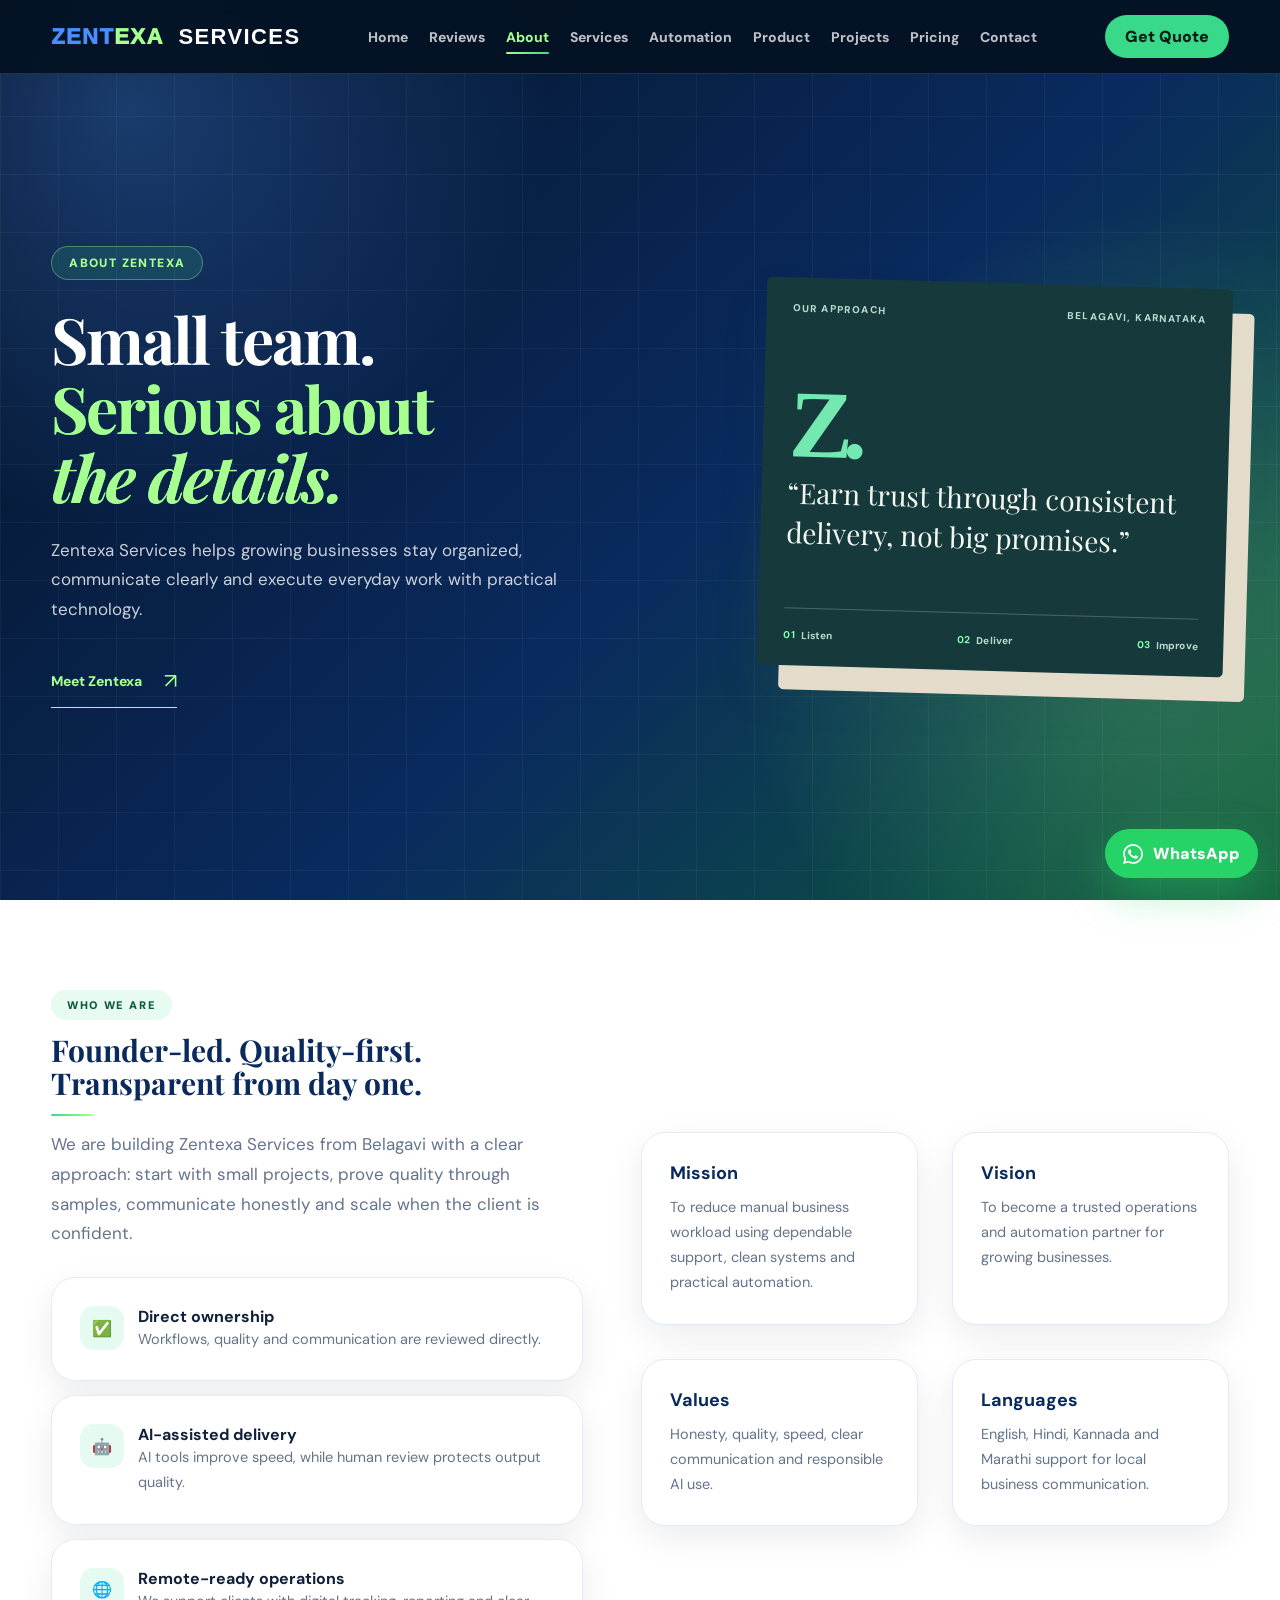
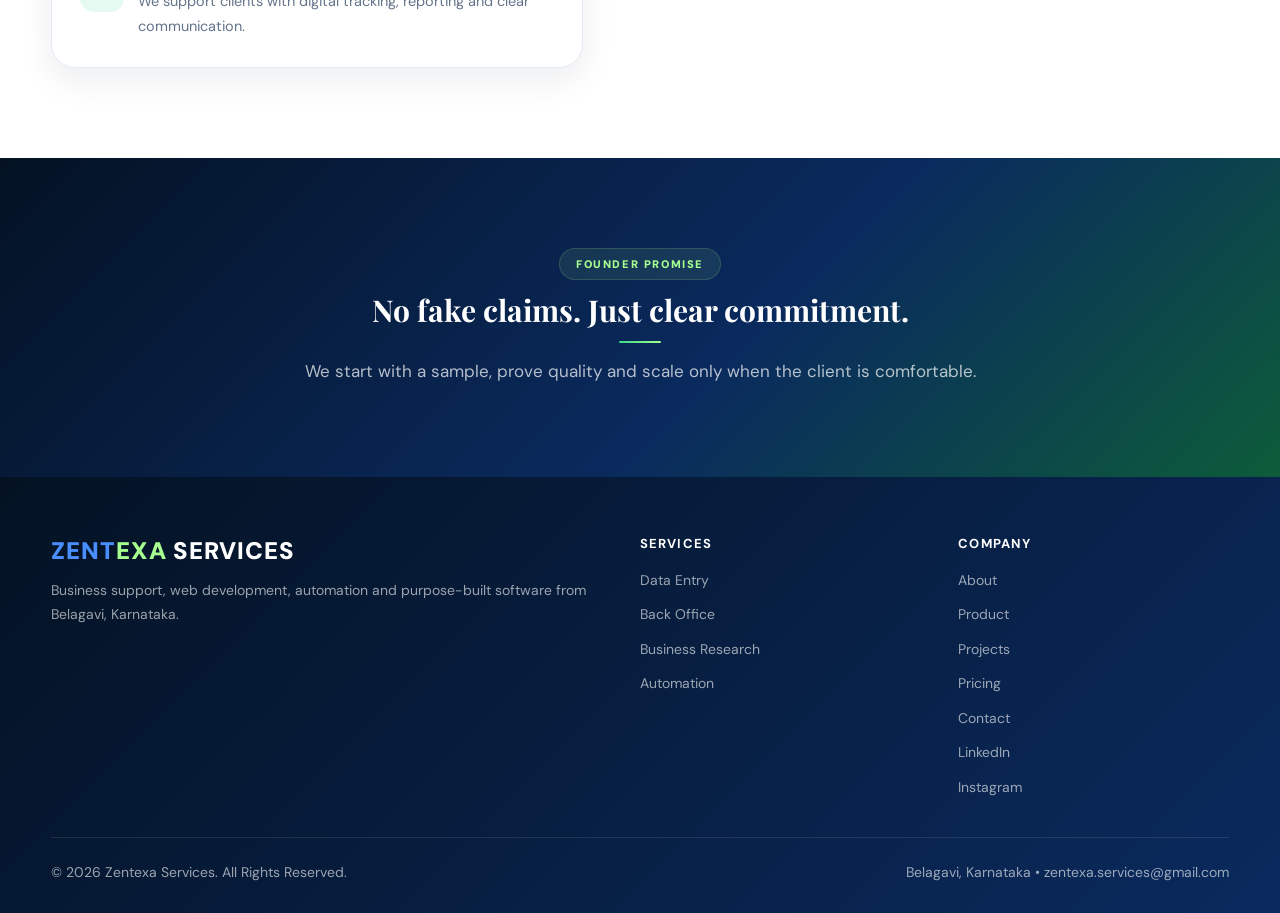
==== commit 7f1b0f40: "Simplify About Zentexa hero label and match homepage headline styling" ====
--- a/about.html
+++ b/about.html
@@ -1,14 +1,13 @@
 <!DOCTYPE html><html lang="en"><head><meta charset="UTF-8"><meta name="viewport" content="width=device-width,initial-scale=1.0"><title>About Zentexa Services | BPO & AI Automation Company</title><meta name="description" content="Learn about Zentexa Services, a Belagavi-based business support, web development and AI automation company focused on quality-first delivery."><meta property="og:title" content="About Zentexa Services"><meta property="og:description" content="Founder-led business support, web development and AI automation services."><link rel="preconnect" href="https://fonts.googleapis.com"><link rel="preconnect" href="https://fonts.gstatic.com" crossorigin><link href="https://fonts.googleapis.com/css2?family=Playfair+Display:wght@700;800&family=DM+Sans:wght@400;500;600;700;800;900&display=swap" rel="stylesheet"><link rel="stylesheet" href="assets/styles.css"></head><body><nav class="nav" id="siteNav"><div class="container nav-inner"><a class="brand" href="index.html"><span class="brand-text"><span class="zen">ZENT</span><span class="texa">EXA</span> <span class="svc">SERVICES</span></span></a><ul class="nav-links" id="navLinks"><li><a href="index.html">Home</a></li><li><a href="index.html#client-feedback">Reviews</a></li><li><a class="active" href="about.html">About</a></li><li><a href="our-services.html">Services</a></li><li><a href="automation.html">Automation</a></li><li><a href="product.html">Product</a></li><li><a href="portfolio.html">Projects</a></li><li><a href="pricing.html">Pricing</a></li><li><a href="get-in-touch.html">Contact</a></li></ul><a class="nav-cta" href="get-in-touch.html">Get Quote</a><button class="menu-btn" type="button" aria-controls="navLinks" aria-expanded="false" aria-label="Open menu"><span></span><span></span><span></span></button></div></nav><header class="page-hero signature-hero story-hero">
   <div class="container signature-inner story-layout">
     <div class="story-copy">
-      <div class="signature-overline"><span class="signature-index">01 / ABOUT</span><span class="signature-rule"></span><span>THE COMPANY</span></div>
-      <span class="story-kicker">A business built around doing the work well.</span>
-      <h1>Small team.<br><span>Serious about</span><br><i>the details.</i></h1>
+      <div class="badge">About Zentexa</div>
+      <h1>Small team.<br><span class="gradient">Serious about</span><br><i class="gradient">the details.</i></h1>
       <p>Zentexa Services helps growing businesses stay organized, communicate clearly and execute everyday work with practical technology.</p>
       <a class="signature-text-link" href="#story-content">Meet Zentexa <span aria-hidden="true">↗</span></a>
     </div>
     <div class="story-manifesto" aria-label="The way Zentexa works">
-      <div class="story-manifesto-head"><span>OUR APPROACH</span><span>EST. IN BELAGAVI</span></div>
+      <div class="story-manifesto-head"><span>OUR APPROACH</span><span>BELAGAVI, KARNATAKA</span></div>
       <div class="story-manifesto-body"><div class="story-monogram" aria-hidden="true">Z.</div>
       <p>“Earn trust through consistent delivery, not big promises.”</p></div>
       <div class="story-manifesto-footer"><span><b>01</b> Listen</span><span><b>02</b> Deliver</span><span><b>03</b> Improve</span></div>
--- a/assets/styles.css
+++ b/assets/styles.css
@@ -32,66 +32,388 @@
 /* Authentic WhatsApp icon; preserve floating button sizing and placement. */
 .wa-float .wa-icon{display:block;width:20px;height:20px;flex:none;fill:currentColor}
 
-/* Preview only: make internal-page gradient hero fill the viewport like Home. */
-.page-hero{min-height:100vh;min-height:100svh;display:flex;align-items:center}
-
-
-/* Premium hero concept: About + Services PREVIEW ONLY. Other pages remain as before. */
-.hero-showcase.page-hero{min-height:90vh;min-height:90svh;padding:112px 0 94px;display:flex;align-items:center;isolation:isolate}
-.hero-showcase.page-hero:after{content:"";pointer-events:none;position:absolute;z-index:0;width:min(60vw,800px);aspect-ratio:1;right:-18%;top:5%;background:radial-gradient(circle,rgba(43,228,165,.15) 0%,rgba(33,99,179,.09) 42%,transparent 70%);filter:blur(30px)}
-.hero-showcase .hero-showcase-layout{display:grid;grid-template-columns:minmax(0,1.02fr) minmax(0,.98fr);align-items:center;gap:clamp(32px,4.3vw,66px);width:min(1250px,92%)}
-.hero-showcase .hero-showcase-copy{min-width:0}
-.hero-showcase .hero-showcase-copy .badge{margin-bottom:20px}
-.hero-showcase .hero-showcase-copy h1{font-size:clamp(38px,3.55vw,61px);max-width:700px;letter-spacing:-1.35px;line-height:1.11;margin-bottom:22px}
-.hero-showcase .hero-showcase-copy h1 em{font-style:normal;background:linear-gradient(105deg,#fff 2%,#b4ffd2 55%,#8deec1);-webkit-background-clip:text;background-clip:text;-webkit-text-fill-color:transparent}
-.hero-showcase .hero-showcase-copy p{font-size:clamp(15px,1.08vw,18px);line-height:1.77;max-width:530px;color:rgba(240,249,255,.8)}
-.hero-showcase .hero-showcase-actions{display:flex;flex-wrap:wrap;gap:17px;align-items:center;margin-top:31px}
-.hero-showcase .hero-showcase-button{display:inline-flex;align-items:center;justify-content:space-between;min-width:164px;gap:25px;padding:14px 18px;border-radius:100px;background:var(--mint);color:#06271c;font-weight:900;font-size:13px;box-shadow:0 12px 35px rgba(13,160,118,.22);transition:transform .25s,box-shadow .25s}
-.hero-showcase .hero-showcase-button:hover{transform:translateY(-3px);box-shadow:0 16px 40px rgba(13,160,118,.36)}
-.hero-showcase .hero-showcase-button span{font-size:19px;line-height:.7}
-.hero-showcase .hero-showcase-note{display:flex;align-items:center;gap:9px;color:rgba(226,239,252,.72);font-size:12px;font-weight:600}
-.hero-showcase .hero-showcase-note-dot{height:7px;width:7px;border-radius:100%;background:#91f9c5;box-shadow:0 0 0 4px rgba(57,217,138,.12)}
-.hero-showcase .hero-showcase-art{position:relative;min-width:0;min-height:390px;border:1px solid rgba(201,238,245,.18);border-radius:28px;background:linear-gradient(160deg,rgba(13,47,84,.89),rgba(4,30,54,.86) 55%,rgba(7,64,56,.76));box-shadow:0 35px 85px rgba(0,9,25,.37),inset 0 1px rgba(255,255,255,.10);overflow:hidden;backdrop-filter:blur(6px)}
-.hero-showcase .hero-showcase-art:before{content:"";position:absolute;inset:0;opacity:.27;background:radial-gradient(circle at 70% 50%,rgba(65,234,160,.24),transparent 50%);pointer-events:none}
-.hero-showcase .art-topline,.hero-showcase .art-bottomline{position:relative;z-index:2;display:flex;align-items:center;justify-content:space-between;gap:12px;padding:20px 23px;color:rgba(219,242,246,.7);font:800 10px/1.5 'DM Sans',Arial,sans-serif;letter-spacing:1.45px}
-.hero-showcase .art-topline{border-bottom:1px solid rgba(204,239,249,.11)}
-.hero-showcase .art-topline>span:first-child{display:flex;align-items:center;gap:10px}
-.hero-showcase .art-signal,.hero-showcase .art-footer-dot{height:7px;width:7px;border-radius:50%;background:#9cffa9;display:inline-block;box-shadow:0 0 12px rgba(156,255,169,.7)}
-.hero-showcase .art-bottomline{border-top:1px solid rgba(204,239,249,.11);justify-content:space-around;color:#c3f5dc;letter-spacing:.5px;font-size:10px}
-.hero-showcase .art-bottomline>span:nth-child(even){color:#58dca8}
-.hero-showcase .hero-scroll-cue{position:absolute;z-index:2;bottom:23px;left:50%;transform:translateX(-50%);display:flex;gap:13px;align-items:center;color:rgba(222,241,248,.6);font-size:9px;font-weight:800;letter-spacing:2px;white-space:nowrap}
-.hero-showcase .hero-scroll-cue span{font-size:18px;line-height:1}
-.hero-showcase .hero-showcase-art .about-art-stage{height:288px;position:relative;display:grid;place-items:center}
-.hero-showcase .about-art-orbit{position:absolute;border:1px dashed rgba(131,214,192,.25);border-radius:50%;pointer-events:none}
-.hero-showcase .about-art-orbit-one{width:218px;height:218px}
-.hero-showcase .about-art-orbit-two{width:316px;height:316px;border-color:rgba(150,218,248,.10)}
-.hero-showcase .about-art-core{position:relative;z-index:1;display:flex;align-items:center;justify-content:center;flex-direction:column;gap:5px;width:112px;height:112px;border-radius:28px;background:linear-gradient(145deg,#5cf2a3,#1b7d73 87%);color:#05293a;box-shadow:0 0 0 9px rgba(68,235,157,.07),0 0 0 21px rgba(68,235,157,.035),0 15px 55px rgba(31,227,170,.15);transform:rotate(-9deg);animation:zenHubBreathe 6s ease-in-out infinite}
-.hero-showcase .about-art-core>*{transform:rotate(9deg)}
-.hero-showcase .about-art-core-mark{font:900 44px/1 'DM Sans',Arial,sans-serif}
-.hero-showcase .about-art-core small{font:900 8px/1 'DM Sans',Arial,sans-serif;letter-spacing:1.7px}
-.hero-showcase .about-art-item{position:absolute;z-index:2;display:flex;flex-direction:column;gap:4px;padding:12px 14px;border:1px solid rgba(161,227,239,.23);border-radius:14px;background:rgba(9,33,67,.92);box-shadow:0 10px 30px rgba(0,0,0,.21);animation:zenArtFloat 7s ease-in-out infinite}
-.hero-showcase .about-art-item-index{font-size:9px;font-weight:800;color:#9cf7c9;letter-spacing:1px}
-.hero-showcase .about-art-item strong{font-size:12px;line-height:1.25;color:#fff;white-space:nowrap}
-.hero-showcase .about-art-item-detail{font-size:10px;color:#b3c7de}
-.hero-showcase .about-art-quality{top:15px;left:18px}
-.hero-showcase .about-art-owner{right:16px;top:58px;animation-delay:-2s}
-.hero-showcase .about-art-talk{bottom:14px;left:24px;animation-delay:-4s}
-.hero-showcase .services-art-stage{position:relative;padding:22px 24px 20px;min-height:290px}
-.hero-showcase .services-art-grid{display:grid;grid-template-columns:repeat(2,minmax(0,1fr));gap:14px}
-.hero-showcase .services-art-card{display:flex;min-height:121px;flex-direction:column;gap:6px;padding:15px 17px;border:1px solid rgba(194,232,249,.17);border-radius:16px;background:linear-gradient(140deg,rgba(27,70,104,.67),rgba(16,57,72,.56));transition:transform .25s,border-color .25s,background .25s}
-.hero-showcase .services-art-card:hover{transform:translateY(-4px);border-color:rgba(120,244,183,.75);background:rgba(25,83,92,.8)}
-.hero-showcase .services-art-count{font-size:9px;font-weight:800;letter-spacing:1px;color:#9cebc6}
-.hero-showcase .services-art-symbol{font-size:20px;color:#99ffc8;line-height:1}
-.hero-showcase .services-art-card strong{font-size:13px;color:#fff;line-height:1.25}
-.hero-showcase .services-art-card small{font-size:10px;color:rgba(228,237,250,.66)}
-.hero-showcase .services-art-center{position:absolute;top:50%;left:50%;transform:translate(-50%,-50%) rotate(-13deg);height:61px;width:61px;border:7px solid rgba(13,37,64,.96);border-radius:20px;display:grid;place-items:center;background:linear-gradient(130deg,#abffae,#40d9a1);box-shadow:0 10px 25px rgba(0,0,0,.3);font:900 26px/1 'DM Sans',Arial,sans-serif;color:#10343a}
-.hero-showcase .services-art-footer{justify-content:space-between;padding-left:24px;padding-right:24px}
-.hero-showcase .services-art-footer>span:first-child{display:flex;align-items:center;gap:10px}
-.hero-showcase .services-art-footer>span:last-child{font-size:20px;color:#a7ffbb}
-@keyframes zenArtFloat{0%,100%{transform:translateY(0)}50%{transform:translateY(-7px)}}
-@keyframes zenHubBreathe{0%,100%{transform:rotate(-9deg) scale(1)}50%{transform:rotate(-9deg) scale(1.04)}}
-#about-story,#services-list{scroll-margin-top:78px}
-@media(max-width:1100px){.hero-showcase .hero-showcase-layout{gap:25px}.hero-showcase .hero-showcase-copy h1{font-size:clamp(35px,4vw,48px)}.hero-showcase .hero-showcase-art{min-height:370px}}
-@media(max-width:900px){.hero-showcase.page-hero{min-height:auto;padding:126px 0 76px}.hero-showcase .hero-showcase-layout{grid-template-columns:1fr;gap:38px;max-width:650px}.hero-showcase .hero-showcase-copy h1{font-size:clamp(36px,6vw,52px);letter-spacing:-.7px}.hero-showcase .hero-showcase-art{width:100%;max-width:570px;justify-self:center}.hero-showcase .hero-scroll-cue{display:none}}
-@media(max-width:560px){.hero-showcase.page-hero{padding-top:115px;padding-bottom:58px}.hero-showcase .hero-showcase-layout{gap:29px}.hero-showcase .hero-showcase-copy h1{font-size:clamp(32px,9vw,42px);line-height:1.12}.hero-showcase .hero-showcase-copy p{font-size:15px}.hero-showcase .hero-showcase-actions{margin-top:24px}.hero-showcase .hero-showcase-note{font-size:11px}.hero-showcase .hero-showcase-art{min-height:345px;border-radius:22px}.hero-showcase .art-topline,.hero-showcase .art-bottomline{padding:15px 14px;font-size:8px}.hero-showcase .about-art-stage{height:290px}.hero-showcase .about-art-orbit-one{height:170px;width:170px}.hero-showcase .about-art-orbit-two{height:255px;width:255px}.hero-showcase .about-art-core{height:88px;width:88px;border-radius:23px}.hero-showcase .about-art-core-mark{font-size:36px}.hero-showcase .about-art-item{padding:10px}.hero-showcase .about-art-item-index{font-size:8px}.hero-showcase .about-art-item strong{font-size:10px}.hero-showcase .about-art-item-detail{font-size:9px}.hero-showcase .about-art-quality{top:17px;left:9px}.hero-showcase .about-art-owner{right:8px;top:65px}.hero-showcase .about-art-talk{bottom:10px;left:8px}.hero-showcase .services-art-stage{padding:16px 12px;min-height:auto}.hero-showcase .services-art-grid{gap:10px}.hero-showcase .services-art-card{padding:12px 10px;min-height:116px}.hero-showcase .services-art-card strong{font-size:11px}.hero-showcase .services-art-card small{font-size:9px}.hero-showcase .services-art-count{font-size:8px}.hero-showcase .services-art-center{height:48px;width:48px;border-width:6px;font-size:21px;border-radius:14px}}
-@media(prefers-reduced-motion:reduce){.hero-showcase .about-art-core,.hero-showcase .about-art-item{animation:none}.hero-showcase .services-art-card,.hero-showcase .hero-showcase-button{transition:none}}
+
+/* STANDALONE PREVIEW — Six distinct inner-page hero identities. Not production. */
+.signature-hero.page-hero{position:relative;min-height:0;overflow:hidden;isolation:isolate;padding:0}
+.signature-hero.page-hero:before{display:none}
+.signature-hero .signature-inner{position:relative;z-index:1}
+.signature-hero .signature-overline{display:flex;align-items:center;gap:13px;margin-bottom:36px;font:800 10px/1.4 "DM Sans",Arial,sans-serif;letter-spacing:1.6px}
+.signature-hero .signature-index{white-space:nowrap}
+.signature-hero .signature-rule{height:1px;width:38px;opacity:.55;background:currentColor}
+.signature-hero .signature-overline>span:last-child{opacity:.65}
+.signature-hero h1{font-family:"Playfair Display",Georgia,serif;letter-spacing:-1.4px;line-height:1.08;margin-bottom:24px}
+.signature-hero p{line-height:1.75}
+.signature-hero .signature-text-link,.signature-hero .directory-explore,.signature-hero .work-action,.signature-hero .pricing-action,.signature-hero .contact-action{display:inline-flex;align-items:center;gap:22px;text-decoration:none;font-weight:800;font-size:14px;margin-top:30px;padding:12px 0;border-bottom:1px solid currentColor;transition:gap .2s ease}
+.signature-hero .signature-text-link:hover,.signature-hero .directory-explore:hover,.signature-hero .work-action:hover,.signature-hero .pricing-action:hover,.signature-hero .contact-action:hover{gap:32px}
+.signature-hero .signature-text-link>span,.signature-hero .directory-explore>span,.signature-hero .work-action>span,.signature-hero .pricing-action>span,.signature-hero .contact-action>span{font-size:21px;font-weight:400}
+#story-content,#services-catalog,#projects-content,#contact-content{scroll-margin-top:74px}
+
+/* 01 ABOUT — warm paper, editorial lettering and company manifesto */
+.signature-hero.story-hero{background:#f4f0e6;color:#172946;min-height:700px;padding:152px 0 82px}
+.story-hero:after{content:"";position:absolute;width:430px;height:430px;right:8%;top:-190px;border-radius:50%;background:#e9e1ce;opacity:.65;pointer-events:none}
+.story-layout{display:grid;grid-template-columns:1.15fr .85fr;gap:80px;align-items:center}
+.story-copy h1{font-size:clamp(45px,5vw,76px);letter-spacing:-2px}
+.story-copy h1 span{color:#537364}
+.story-copy h1 i{font-weight:700;color:#126e57}
+.story-hero .story-copy p{max-width:555px;color:#56667b;font-size:17px}
+.story-hero .signature-overline{color:#285c53}
+.story-kicker{display:inline-block;color:#687069;font-size:13px;font-weight:700;letter-spacing:.15px;margin-bottom:14px}
+.story-hero .signature-text-link{color:#124d3f}
+.story-manifesto{background:#163a3b;border-radius:5px;color:#fff;transform:rotate(1.6deg);min-height:388px;padding:24px 26px;box-shadow:22px 24px 0 #e3dcca,0 26px 45px rgba(38,66,63,.13);display:flex;flex-direction:column;justify-content:space-between}
+.story-manifesto-head,.story-manifesto-footer{display:flex;align-items:center;justify-content:space-between;gap:12px;font-size:10px;font-weight:800;letter-spacing:1.4px;color:#b9d8ce}
+.story-manifesto-body{position:relative;padding:24px 0 18px}
+.story-monogram{font:bold 96px/1 Georgia,serif;color:#73e8b0;letter-spacing:-10px}
+.story-manifesto-body p{font-family:"Playfair Display",Georgia,serif;font-size:clamp(20px,2.2vw,30px);line-height:1.4;color:#f3f7f2}
+.story-manifesto-footer{padding-top:20px;border-top:1px solid rgba(255,255,255,.22);font-size:10px;letter-spacing:.1px}
+.story-manifesto-footer b{color:#85ffb1;margin-right:4px}
+
+/* 02 SERVICES — bright, structured capability index */
+.signature-hero.directory-hero{background:#eef5f6;color:#0b3240;padding:147px 0 94px;min-height:640px}
+.directory-hero:after{content:"";position:absolute;inset:0;background:linear-gradient(135deg,rgba(255,255,255,.9),transparent 52%),radial-gradient(circle at 8% 85%,rgba(81,196,172,.16),transparent 44%);pointer-events:none}
+.directory-layout{display:grid;grid-template-columns:.93fr 1.07fr;align-items:center;gap:70px}
+.directory-copy h1{font-size:clamp(42px,4.4vw,64px)}
+.directory-copy h1 span{color:#15926b}
+.directory-hero .directory-copy p{font-size:17px;color:#526d77;max-width:465px}
+.directory-hero .signature-overline{color:#1d7e68}
+.directory-hero .directory-explore{color:#127357}
+.directory-panel{border:1px solid #cadbdc;background:#fff;box-shadow:0 24px 65px rgba(32,93,91,.09);border-radius:16px;overflow:hidden}
+.directory-head{display:flex;justify-content:space-between;align-items:center;gap:12px;background:#0f3c47;color:#a9eacd;padding:20px 24px;font-size:10px;font-weight:900;letter-spacing:1.4px}
+.directory-row{display:grid;grid-template-columns:46px 1fr 20px;align-items:center;gap:12px;padding:27px 24px;border-bottom:1px solid #e6eeee;color:#0b3540}
+.directory-row>span:last-child{font-size:22px;color:#17a779}
+.directory-number{font:700 25px/1 Georgia,serif;color:#a8d1ca}
+.directory-row div{display:flex;flex-direction:column;gap:6px;min-width:0}
+.directory-row b{font-size:16px;line-height:1.25}
+.directory-row small{font-size:12px;line-height:1.5;color:#657d83}
+.directory-foot{display:flex;justify-content:space-between;align-items:center;gap:10px;padding:19px 24px;color:#47766b;font-size:10px;letter-spacing:1px;font-weight:900}
+.directory-foot span{font-size:21px;color:#16a979}
+
+/* 03 AUTOMATION — distinct dark process schematic rather than another split hero */
+.signature-hero.automation-hero{background:#071628;color:#fff;padding:137px 0 80px;min-height:670px}
+.automation-hero:after{content:"";position:absolute;inset:0;pointer-events:none;background:repeating-linear-gradient(90deg,transparent,transparent 79px,rgba(54,127,146,.075) 80px),radial-gradient(ellipse at 78% 37%,rgba(35,133,172,.14),transparent 51%)}
+.automation-layout{display:flex;flex-direction:column;gap:42px}
+.automation-heading{text-align:center;max-width:880px;margin:0 auto}
+.automation-heading .signature-overline{justify-content:center;margin-bottom:23px;color:#7df3ca}
+.automation-heading h1{font-family:"DM Sans",Arial,sans-serif;font-size:clamp(39px,5.1vw,66px);font-weight:900;letter-spacing:-2.6px;margin-bottom:19px}
+.automation-heading h1 span{color:#68e6c0}
+.automation-hero .automation-heading p{font-size:16px;color:#adc2d6;max-width:750px;margin:auto}
+.automation-flow{border:1px solid #225465;border-radius:14px;overflow:hidden;background:#0e2638;box-shadow:0 18px 70px rgba(0,0,0,.27)}
+.automation-flow-header,.automation-flow-footer{display:flex;justify-content:space-between;align-items:center;gap:14px;padding:14px 22px;font-size:10px;font-weight:800;letter-spacing:1.5px;color:#8fc8d4;background:#0a1f30}
+.automation-flow-header>span:first-child{display:flex;align-items:center;gap:9px}
+.automation-led{height:7px;width:7px;background:#70ffad;box-shadow:0 0 10px rgba(112,255,173,.9);border-radius:50%;display:inline-block}
+.automation-flow-main{display:flex;align-items:center;justify-content:space-between;gap:8px;padding:28px 22px}
+.automation-flow-step{display:flex;flex:1;min-width:0;min-height:156px;flex-direction:column;justify-content:center;gap:8px;background:#142f41;border:1px solid #294d5c;border-radius:11px;padding:14px}
+.automation-flow-step.automation-flow-primary{background:#163f48;border-color:#4bd6a4;box-shadow:0 0 27px rgba(39,194,156,.12)}
+.automation-step-icon{font-size:22px;color:#67e8ba}
+.automation-flow-step small{font-size:10px;letter-spacing:1px;color:#8cacbf}
+.automation-flow-step strong{font-size:13px;line-height:1.3;color:#fff}
+.automation-flow-step>span:last-child{font-size:11px;color:#9eb7c6;line-height:1.4}
+.automation-connector{color:#6ae7bc;font-size:19px;white-space:nowrap;letter-spacing:-4px}
+.automation-flow-footer{border-top:1px solid #225465}
+.automation-flow-footer a{color:#74f0c2;font-size:12px;letter-spacing:0}
+
+/* 04 PROJECTS — warm showcase inspired by printed coupons */
+.signature-hero.work-hero{min-height:655px;padding:140px 0 88px;background:#f8f5f0;color:#26312c}
+.work-layout{display:grid;grid-template-columns:1fr 1fr;gap:82px;align-items:center}
+.work-hero .signature-overline{color:#bb673f}
+.work-copy h1{font-size:clamp(48px,5.2vw,77px)}
+.work-copy h1 i{font-style:normal;color:#bd6542}
+.work-hero .work-copy p{font-size:17px;color:#74695e;max-width:430px}
+.work-hero .work-action{color:#a84e31}
+.work-display{position:relative;background:#e5dfd4;min-height:400px;border-radius:6px;padding:22px 40px;display:flex;flex-direction:column;justify-content:space-between;overflow:hidden}
+.work-display:after{content:"";position:absolute;width:420px;height:420px;border-radius:50%;border:1px solid #d0c7b9;right:-120px;top:-180px}
+.work-display-label,.work-display-bottom{display:flex;justify-content:space-between;align-items:center;gap:15px;font-size:10px;letter-spacing:1.2px;font-weight:900;color:#705d4d;position:relative;z-index:1}
+.work-ticket{align-self:center;transform:rotate(-5deg);width:min(100%,355px);background:#fffef9;border:1px solid #d2c4b2;box-shadow:16px 19px 0 #c9b5a0,0 17px 32px rgba(83,61,37,.14);border-radius:6px;position:relative;z-index:1}
+.work-ticket-top{display:flex;justify-content:space-between;align-items:center;padding:15px 20px;background:#643c2f;color:#fff;font-size:11px;font-weight:900;letter-spacing:1.3px}
+.work-ticket-icon{font-size:18px;color:#e6b980}
+.work-ticket-main{padding:22px 22px 20px;display:flex;flex-direction:column;align-items:flex-start}
+.work-ticket-main small{font-size:9px;font-weight:900;letter-spacing:2px;color:#b05d43;margin-bottom:7px}
+.work-ticket-main strong{font:800 33px/1.07 "Playfair Display",Georgia,serif;color:#513b32}
+.work-ticket-main>span{font-size:11px;margin-top:12px;line-height:1.5;color:#795b51}
+.work-ticket-edge{border-top:2px dashed #d9c4af;margin:0 16px}
+.work-ticket-bottom{display:flex;align-items:center;justify-content:space-around;gap:5px;padding:14px;font-size:9px;font-weight:900;letter-spacing:.65px;color:#795044}
+
+/* 05 PRICING — almost-white minimal typography + engagement tracks */
+.signature-hero.pricing-hero{min-height:610px;padding:150px 0 95px;color:#25294b;background:#f9faff}
+.pricing-hero:after{content:"";position:absolute;width:330px;height:330px;right:-120px;top:0;border-radius:50%;background:#eae8fa}
+.pricing-layout{display:grid;grid-template-columns:1fr .9fr;gap:92px;align-items:center}
+.pricing-hero .signature-overline{color:#7166a6}
+.pricing-copy h1{font-family:"DM Sans",Arial,sans-serif;font-size:clamp(40px,4.65vw,66px);font-weight:900;letter-spacing:-2.2px}
+.pricing-copy h1 span{color:#8275c0}
+.pricing-hero .pricing-copy p{font-size:17px;color:#626c82;max-width:490px}
+.pricing-hero .pricing-action{color:#6354a1}
+.pricing-paths{position:relative;z-index:1;border:1px solid #dddff0;border-radius:19px;background:#fff;box-shadow:0 16px 52px rgba(57,56,99,.07);padding:10px 25px 17px}
+.pricing-paths-label{display:flex;justify-content:space-between;align-items:center;padding:20px 0;font-size:10px;font-weight:900;letter-spacing:1px;color:#6a619a}
+.pricing-paths-label span{font-size:21px}
+.pricing-path{display:grid;grid-template-columns:37px 1fr 22px;gap:12px;align-items:center;padding:21px 0;border-top:1px solid #e7e6f1}
+.pricing-path-number{font-size:11px;font-weight:900;color:#867ebd}
+.pricing-path>div{display:flex;flex-direction:column;gap:5px}
+.pricing-path strong{font-size:16px;color:#282e50}
+.pricing-path>div>span{font-size:12px;color:#69728a}
+.pricing-path-symbol{font-size:21px;color:#8279b5}
+.pricing-paths-note{border-top:1px solid #e7e6f1;padding-top:16px;font-size:9px;letter-spacing:1px;font-weight:800;color:#9595a5}
+
+/* 06 CONTACT — emerald concierge-style direct contact channels */
+.signature-hero.contact-hero{background:#0d3f3b;color:#fff;min-height:610px;padding:141px 0 88px}
+.contact-hero:after{content:"";position:absolute;width:900px;height:900px;right:-290px;top:-360px;border-radius:50%;border:1px solid rgba(173,244,212,.16);box-shadow:0 0 0 100px rgba(173,244,212,.035),0 0 0 210px rgba(173,244,212,.02);pointer-events:none}
+.contact-layout{display:grid;grid-template-columns:1.04fr .96fr;gap:80px;align-items:center}
+.contact-hero .signature-overline{color:#a7ffcb}
+.contact-copy h1{font-size:clamp(52px,5.5vw,82px)}
+.contact-copy h1 i{color:#a5ffd3}
+.contact-hero .contact-copy p{font-size:17px;color:#c1dfd5;max-width:450px}
+.contact-hero .contact-action{color:#a7ffcb}
+.contact-options{background:#f9fdfb;color:#193d38;border-radius:5px;box-shadow:20px 20px 0 rgba(91,181,149,.17);padding:25px 29px}
+.contact-options-top,.contact-options-foot{display:flex;justify-content:space-between;gap:12px;align-items:center;font-size:10px;font-weight:900;letter-spacing:1px;color:#387e66}
+.contact-options-top{padding-bottom:24px}
+.contact-options-top>span:last-child{font-size:26px;color:#41b78c}
+.contact-option{display:grid;grid-template-columns:46px 1fr 23px;align-items:center;gap:15px;padding:22px 0;border-top:1px solid #dae9e1}
+.contact-option-icon{width:42px;height:42px;display:grid;place-items:center;border-radius:50%;background:#dbf8e9;font-size:24px;color:#157559}
+.contact-option>div{display:flex;flex-direction:column;min-width:0;gap:5px}
+.contact-option small{font-size:10px;letter-spacing:.7px;font-weight:800;color:#578375}
+.contact-option strong{font-size:clamp(12px,1.12vw,16px);color:#164c3e;overflow-wrap:anywhere}
+.contact-option>span:last-child{font-size:20px;color:#188468}
+.contact-option:hover>span:last-child{transform:translate(2px,-2px)}
+.contact-options-foot{padding-top:18px;border-top:1px solid #dae9e1;font-size:9px;color:#70978a}
+
+/* responsive per-page identities */
+@media(max-width:1050px){
+.story-layout,.directory-layout,.work-layout,.pricing-layout,.contact-layout{gap:38px}
+.signature-hero.story-hero,.signature-hero.directory-hero,.signature-hero.work-hero,.signature-hero.pricing-hero,.signature-hero.contact-hero{min-height:0}
+.automation-flow-main{gap:7px;padding:20px 13px}
+.automation-flow-step{padding:12px;min-height:151px}
+}
+@media(max-width:850px){
+.signature-hero.page-hero{padding:122px 0 66px}
+.story-layout,.directory-layout,.work-layout,.pricing-layout,.contact-layout{grid-template-columns:1fr;gap:41px}
+.story-copy h1,.directory-copy h1,.work-copy h1,.pricing-copy h1,.contact-copy h1{font-size:clamp(39px,7vw,60px)}
+.story-manifesto,.directory-panel,.work-display,.pricing-paths,.contact-options{width:100%;max-width:620px}
+.story-manifesto{transform:none;box-shadow:10px 13px 0 #e3dcca}
+.automation-layout{gap:31px}
+.automation-heading{text-align:left;max-width:none}
+.automation-heading .signature-overline{justify-content:flex-start}
+.automation-heading p{margin:0!important}
+.automation-flow-main{display:grid;grid-template-columns:1fr 1fr;gap:12px}
+.automation-connector{display:none}
+.automation-flow-step{min-height:133px}
+}
+@media(max-width:540px){
+.signature-hero.page-hero{padding:108px 0 55px}
+.signature-hero .signature-overline{font-size:9px;margin-bottom:23px;gap:10px}
+.signature-hero h1{letter-spacing:-1.1px;margin-bottom:17px}
+.signature-hero p{font-size:15px!important}
+.story-copy h1,.directory-copy h1,.work-copy h1,.pricing-copy h1,.contact-copy h1{font-size:clamp(34px,9vw,45px)}
+.story-kicker{font-size:12px}
+.story-manifesto{min-height:350px;padding:19px}
+.story-manifesto-body p{font-size:24px!important}
+.story-monogram{font-size:74px}
+.story-manifesto-footer{gap:6px;font-size:9px}
+.directory-row{padding:18px 14px;grid-template-columns:30px 1fr 15px}
+.directory-row b{font-size:14px}
+.directory-row small{font-size:11px}
+.directory-head,.directory-foot{padding:15px}
+.automation-heading h1{font-size:clamp(30px,8.2vw,43px);letter-spacing:-1.5px}
+.automation-flow-header,.automation-flow-footer{padding:13px;font-size:9px;letter-spacing:.5px}
+.automation-flow-main{grid-template-columns:1fr;gap:9px}
+.automation-flow-step{min-height:104px;display:grid;grid-template-columns:25px 1fr;column-gap:12px;row-gap:4px;align-items:center}
+.automation-flow-step .automation-step-icon{grid-row:1/4}
+.automation-flow-step small{font-size:9px}
+.automation-flow-step strong{font-size:13px}
+.automation-flow-step>span:last-child{font-size:10px}
+.work-display{min-height:385px;padding:17px}
+.work-ticket{width:min(85%,310px)}
+.work-ticket-main strong{font-size:29px}
+.pricing-paths{padding:7px 16px 15px}
+.pricing-path{padding:17px 0}
+.pricing-path strong{font-size:14px}
+.contact-options{padding:18px}
+.contact-option{grid-template-columns:37px 1fr 14px;gap:10px}
+.contact-option-icon{width:35px;height:35px;font-size:21px}
+.contact-option strong{font-size:12px}
+}
+@media(prefers-reduced-motion:reduce){.signature-hero .signature-text-link,.signature-hero .directory-explore,.signature-hero .work-action,.signature-hero .pricing-action,.signature-hero .contact-action{transition:none}}
+
+
+/* PREVIEW UPDATE: preserve six distinct hero layouts while restoring the exact Zentexa
+   navy-to-deep-green background and a full-screen-height opening section. */
+.signature-hero.page-hero{
+  min-height:100vh;
+  min-height:100svh;
+  display:flex;
+  align-items:center;
+  padding:130px 0 76px;
+  color:#fff;
+  background:
+    radial-gradient(circle at 10% 12%,rgba(74,143,255,.3),transparent 30%),
+    radial-gradient(circle at 90% 70%,rgba(166,255,143,.24),transparent 32%),
+    linear-gradient(135deg,#041223,#0a2a5e 56%,#0d5c3a);
+}
+.signature-hero.page-hero:before{
+  display:block;
+  content:"";
+  position:absolute;
+  z-index:0;
+  inset:0;
+  pointer-events:none;
+  background-image:
+    linear-gradient(rgba(255,255,255,.045) 1px,transparent 1px),
+    linear-gradient(90deg,rgba(255,255,255,.045) 1px,transparent 1px);
+  background-size:58px 58px;
+}
+.signature-hero.page-hero:after{display:none}
+.signature-hero .signature-inner{position:relative;z-index:1}
+.signature-hero h1{color:#fff}
+.signature-hero .story-copy h1 span,
+.signature-hero .story-copy h1 i,
+.signature-hero .directory-copy h1 span,
+.signature-hero .automation-heading h1 span,
+.signature-hero .work-copy h1 i,
+.signature-hero .pricing-copy h1 span,
+.signature-hero .contact-copy h1 i{color:#a6ff8f}
+.signature-hero .signature-overline,
+.signature-hero .story-kicker{color:#b8f0d0}
+.signature-hero .signature-overline>span:last-child{opacity:.8}
+.signature-hero .story-copy p,
+.signature-hero .directory-copy p,
+.signature-hero .automation-heading p,
+.signature-hero .work-copy p,
+.signature-hero .pricing-copy p,
+.signature-hero .contact-copy p{color:rgba(255,255,255,.79)}
+.signature-hero .signature-text-link,
+.signature-hero .directory-explore,
+.signature-hero .work-action,
+.signature-hero .pricing-action,
+.signature-hero .contact-action{color:#a6ff8f}
+@media(max-width:850px){
+  .signature-hero.page-hero{
+    min-height:100vh;
+    min-height:100svh;
+    padding:112px 0 66px;
+  }
+}
+@media(max-width:540px){
+  .signature-hero.page-hero{padding:104px 0 58px}
+}
+
+
+/* PREVIEW REFINEMENT: four featured panels use the established blue/green brand palette
+   instead of unrelated white, brown and purple blocks. Their distinct compositions stay. */
+
+/* Services — structured dark capability directory, not a white sheet. */
+.signature-hero.directory-hero .directory-panel{
+  background:linear-gradient(145deg,rgba(9,31,57,.96),rgba(10,52,65,.95));
+  border:1px solid rgba(132,234,199,.38);
+  border-radius:23px;
+  box-shadow:0 27px 70px rgba(0,11,29,.3),inset 0 1px rgba(255,255,255,.08);
+}
+.signature-hero.directory-hero .directory-head{
+  background:rgba(58,224,164,.08);
+  color:#a6ffcf;
+  border-bottom:1px solid rgba(132,234,199,.18);
+  padding:22px 27px;
+}
+.signature-hero.directory-hero .directory-row{
+  color:#f4fffc;
+  border-bottom:1px solid rgba(173,238,213,.15);
+  padding:28px 27px;
+  transition:background .25s ease;
+}
+.signature-hero.directory-hero .directory-row:hover{background:rgba(111,235,188,.07)}
+.signature-hero.directory-hero .directory-row b{color:#fff;font-weight:800}
+.signature-hero.directory-hero .directory-row small{color:#bbd8d9}
+.signature-hero.directory-hero .directory-number{color:#7ce8ba}
+.signature-hero.directory-hero .directory-row>span:last-child{color:#9affbb}
+.signature-hero.directory-hero .directory-foot{
+  background:rgba(30,124,106,.1);padding:19px 27px;
+  color:#a4e9ca;letter-spacing:1.1px;
+}
+.signature-hero.directory-hero .directory-foot span{color:#92ffb2}
+
+/* Projects — present a green/cream real coupon motif on a navy-green display. */
+.signature-hero.work-hero .work-display{
+  background:
+    radial-gradient(circle at 83% 18%,rgba(77,221,158,.19),transparent 43%),
+    linear-gradient(138deg,#0a2a4b,#12534a);
+  border:1px solid rgba(159,242,199,.32);
+  border-radius:24px;
+  box-shadow:0 26px 65px rgba(0,10,27,.27),inset 0 1px rgba(255,255,255,.08);
+}
+.signature-hero.work-hero .work-display:after{border-color:rgba(145,234,208,.24)}
+.signature-hero.work-hero .work-display-label,
+.signature-hero.work-hero .work-display-bottom{color:#d4f8e8}
+.signature-hero.work-hero .work-ticket{
+  background:#f9fff9;
+  border:1px solid #c5e9d5;
+  border-radius:10px;
+  box-shadow:15px 16px 0 rgba(135,230,182,.19),0 20px 34px rgba(2,20,25,.30);
+}
+.signature-hero.work-hero .work-ticket-top{background:#0b4d42;color:#fff}
+.signature-hero.work-hero .work-ticket-icon{color:#aaffc7}
+.signature-hero.work-hero .work-ticket-main small{color:#0d7856}
+.signature-hero.work-hero .work-ticket-main strong{color:#123a48}
+.signature-hero.work-hero .work-ticket-main>span{color:#496b65}
+.signature-hero.work-hero .work-ticket-edge{border-color:#b5dccc}
+.signature-hero.work-hero .work-ticket-bottom{color:#136c53}
+
+/* Pricing — a dark tiered decision panel with matching emerald highlights. */
+.signature-hero.pricing-hero .pricing-paths{
+  background:linear-gradient(145deg,rgba(7,29,58,.96),rgba(12,55,61,.95));
+  border:1px solid rgba(139,236,192,.36);
+  border-top:3px solid #51e6a0;
+  border-radius:22px;
+  box-shadow:0 27px 65px rgba(0,10,27,.29),inset 0 1px rgba(255,255,255,.07);
+  padding:12px 26px 19px;
+}
+.signature-hero.pricing-hero .pricing-paths-label{color:#b1ffce}
+.signature-hero.pricing-hero .pricing-paths-label span{color:#a6ff8f}
+.signature-hero.pricing-hero .pricing-path{
+  border-top:1px solid rgba(178,234,213,.17);
+  padding:25px 0;
+  transition:background .25s ease;
+}
+.signature-hero.pricing-hero .pricing-path:hover{background:rgba(114,230,181,.06)}
+.signature-hero.pricing-hero .pricing-path-number{color:#83e8bd;font-weight:900}
+.signature-hero.pricing-hero .pricing-path strong{color:#f4fffa}
+.signature-hero.pricing-hero .pricing-path>div>span{color:#b6d5d2}
+.signature-hero.pricing-hero .pricing-path-symbol{color:#83f1b6}
+.signature-hero.pricing-hero .pricing-paths-note{
+  border-top:1px solid rgba(178,234,213,.17);
+  color:#9bd4c8;
+  line-height:1.5;
+}
+
+/* Contact — premium deep-green conversation channels (still directly clickable). */
+.signature-hero.contact-hero .contact-options{
+  background:linear-gradient(145deg,rgba(7,39,53,.97),rgba(8,59,51,.95));
+  border:1px solid rgba(152,243,193,.39);
+  border-radius:22px;
+  color:#f5fffa;
+  box-shadow:14px 18px 0 rgba(93,222,165,.10),0 27px 64px rgba(0,15,27,.22);
+  padding:27px 30px;
+}
+.signature-hero.contact-hero .contact-options-top,
+.signature-hero.contact-hero .contact-options-foot{color:#a1e8ca}
+.signature-hero.contact-hero .contact-options-top>span:last-child{color:#a6ff8f}
+.signature-hero.contact-hero .contact-option{
+  border-top:1px solid rgba(159,234,201,.20);
+  padding:25px 0;
+  transition:background .2s ease;
+}
+.signature-hero.contact-hero .contact-option:hover{background:rgba(88,233,170,.07)}
+.signature-hero.contact-hero .contact-option-icon{background:rgba(91,232,158,.14);color:#9bffbd}
+.signature-hero.contact-hero .contact-option small{color:#a4dec5}
+.signature-hero.contact-hero .contact-option strong{color:#fff}
+.signature-hero.contact-hero .contact-option>span:last-child{color:#98ffb8}
+.signature-hero.contact-hero .contact-options-foot{border-top:1px solid rgba(159,234,201,.20)}
+@media(max-width:540px){
+  .signature-hero.directory-hero .directory-head,
+  .signature-hero.directory-hero .directory-foot{padding:17px}
+  .signature-hero.directory-hero .directory-row{padding:19px 16px}
+  .signature-hero.pricing-hero .pricing-paths{padding:9px 17px 18px}
+  .signature-hero.pricing-hero .pricing-path{padding:19px 0}
+  .signature-hero.contact-hero .contact-options{padding:20px}
+  .signature-hero.contact-hero .contact-option{padding:19px 0}
+}
+@media(prefers-reduced-motion:reduce){
+  .signature-hero.directory-hero .directory-row,
+  .signature-hero.pricing-hero .pricing-path,
+  .signature-hero.contact-hero .contact-option{transition:none}
+}
